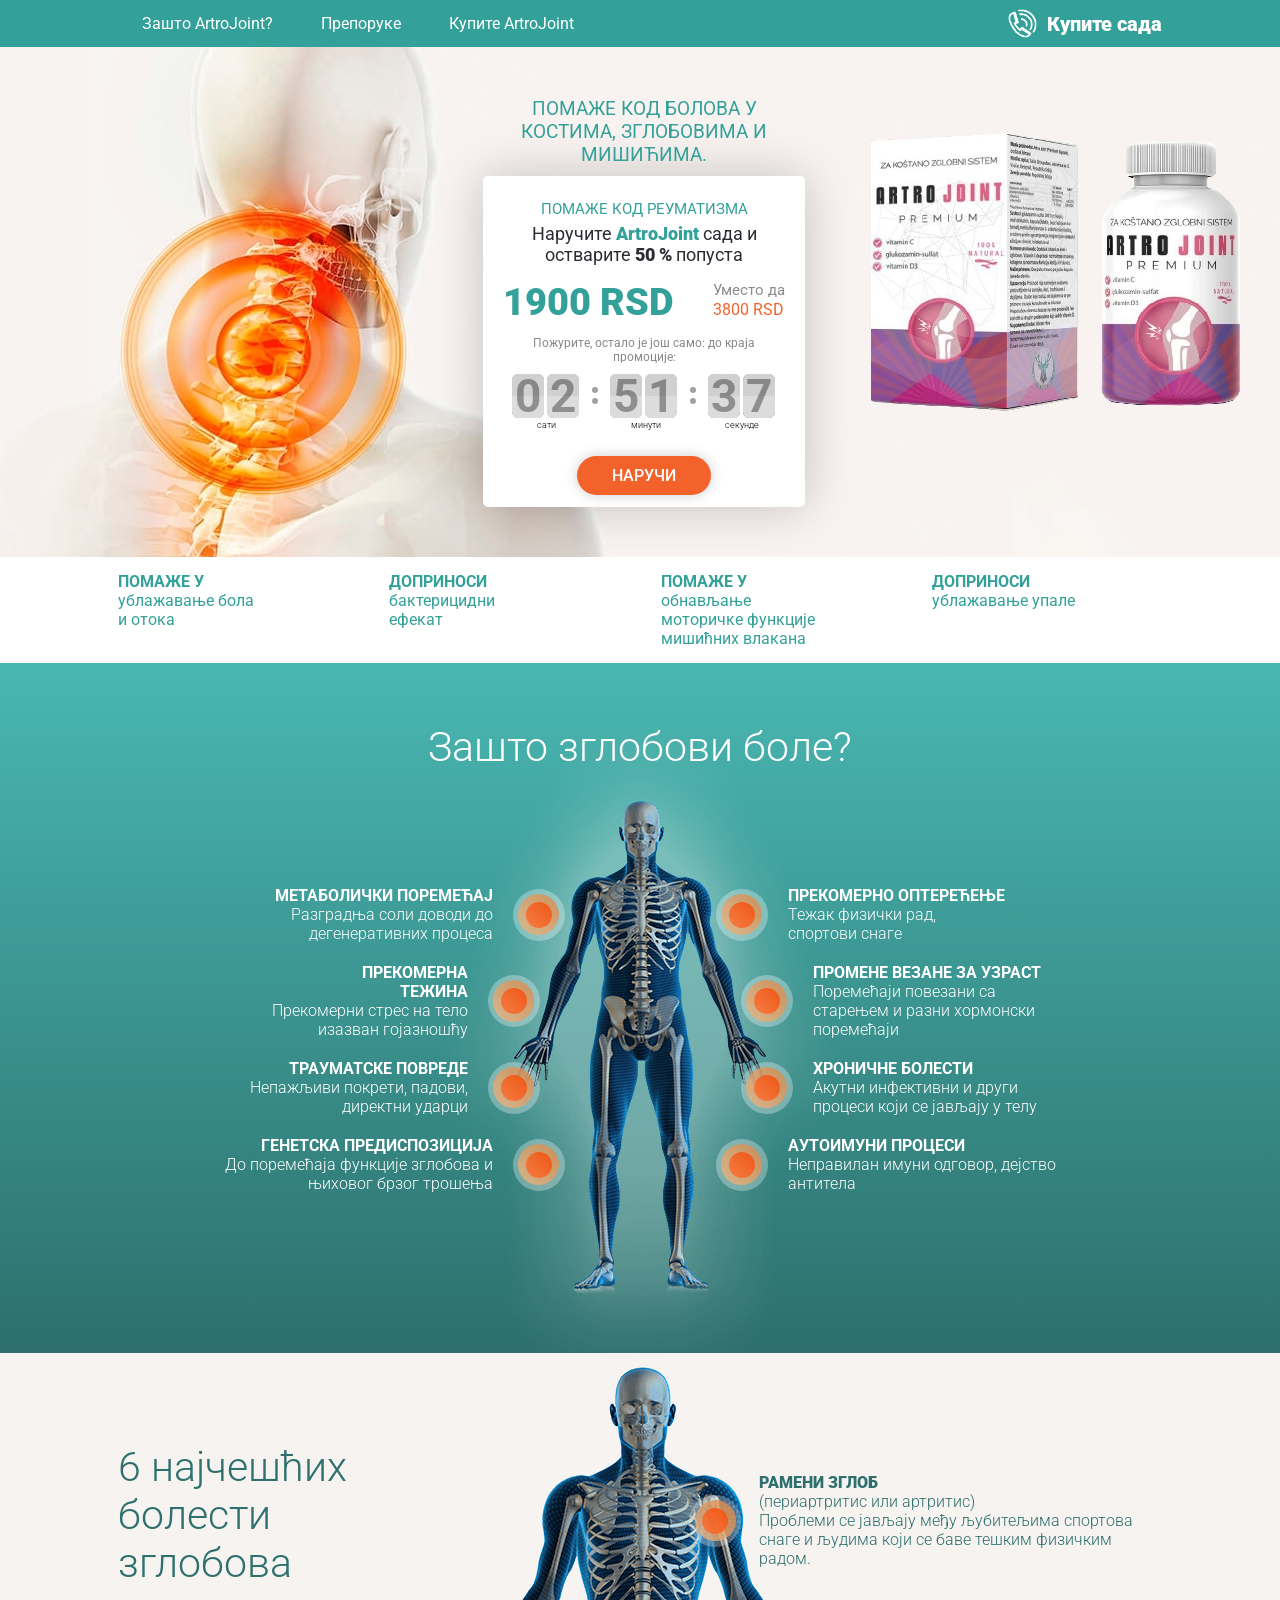
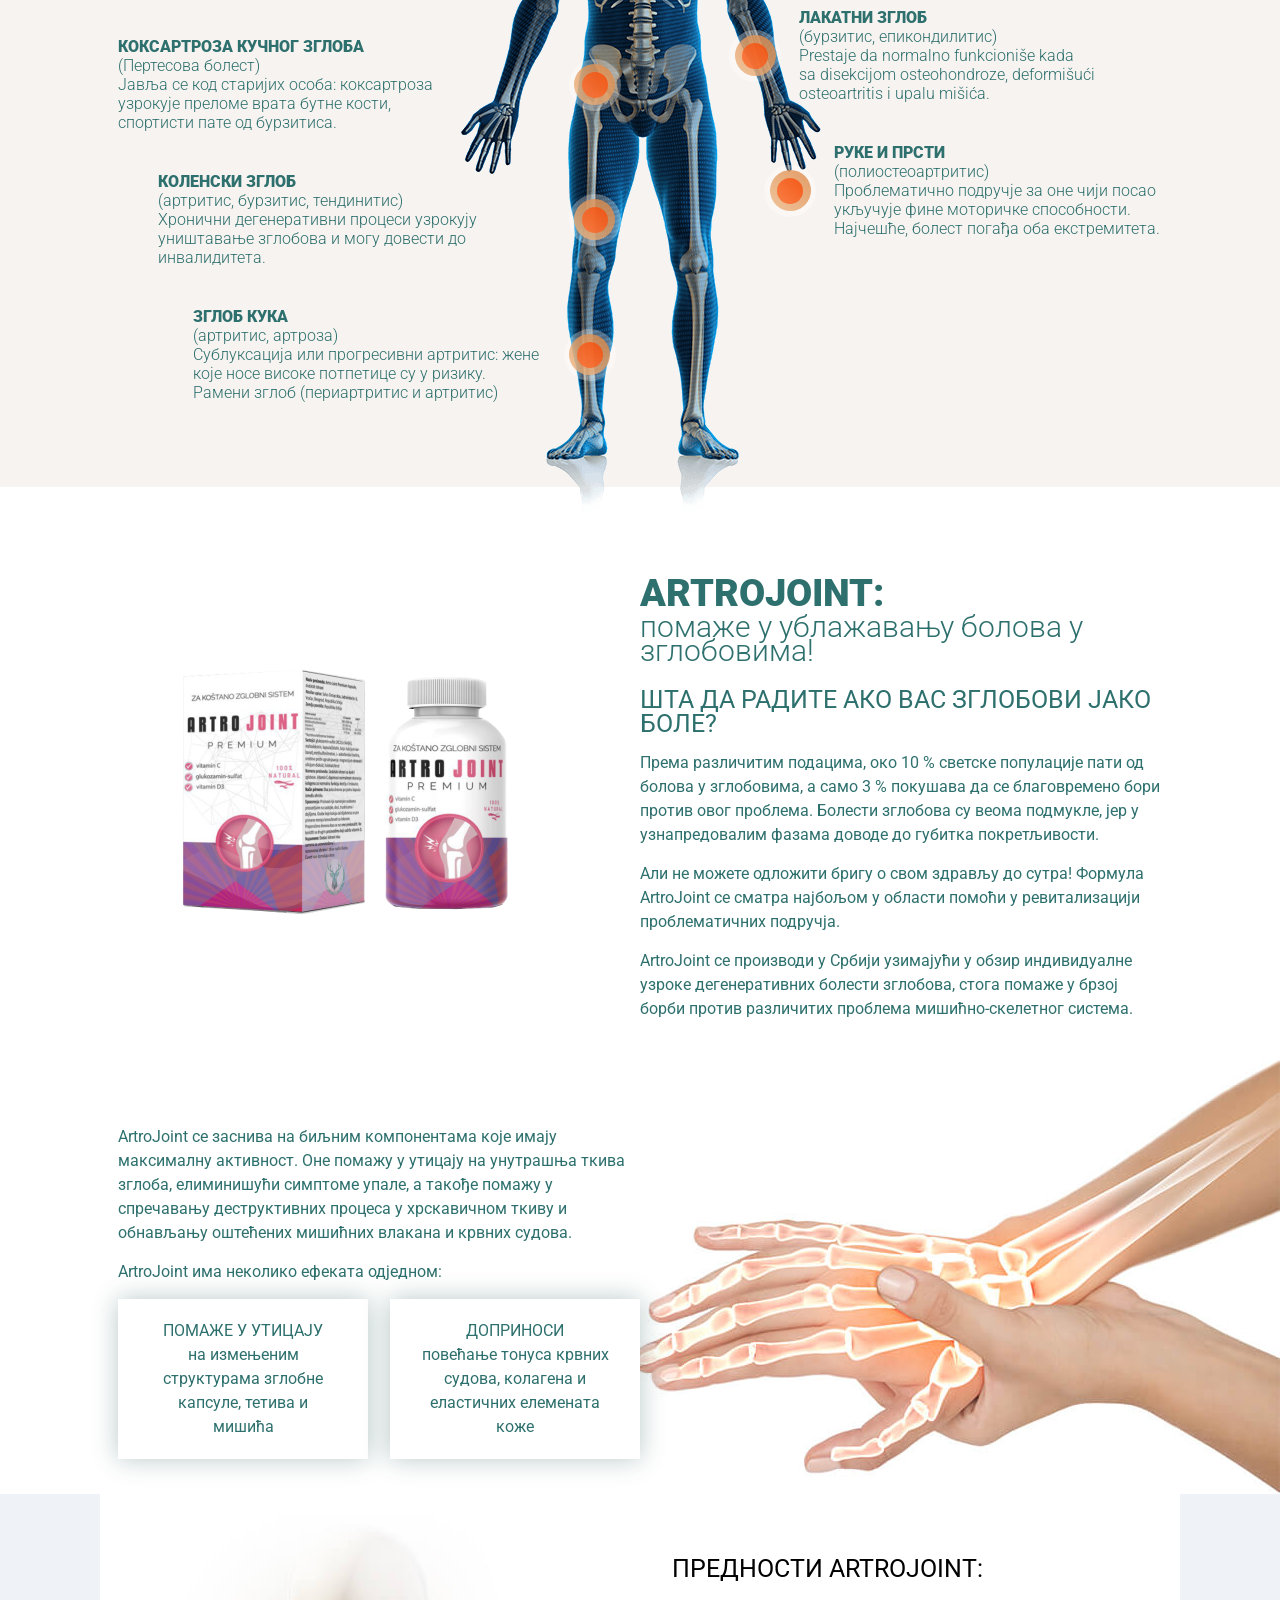
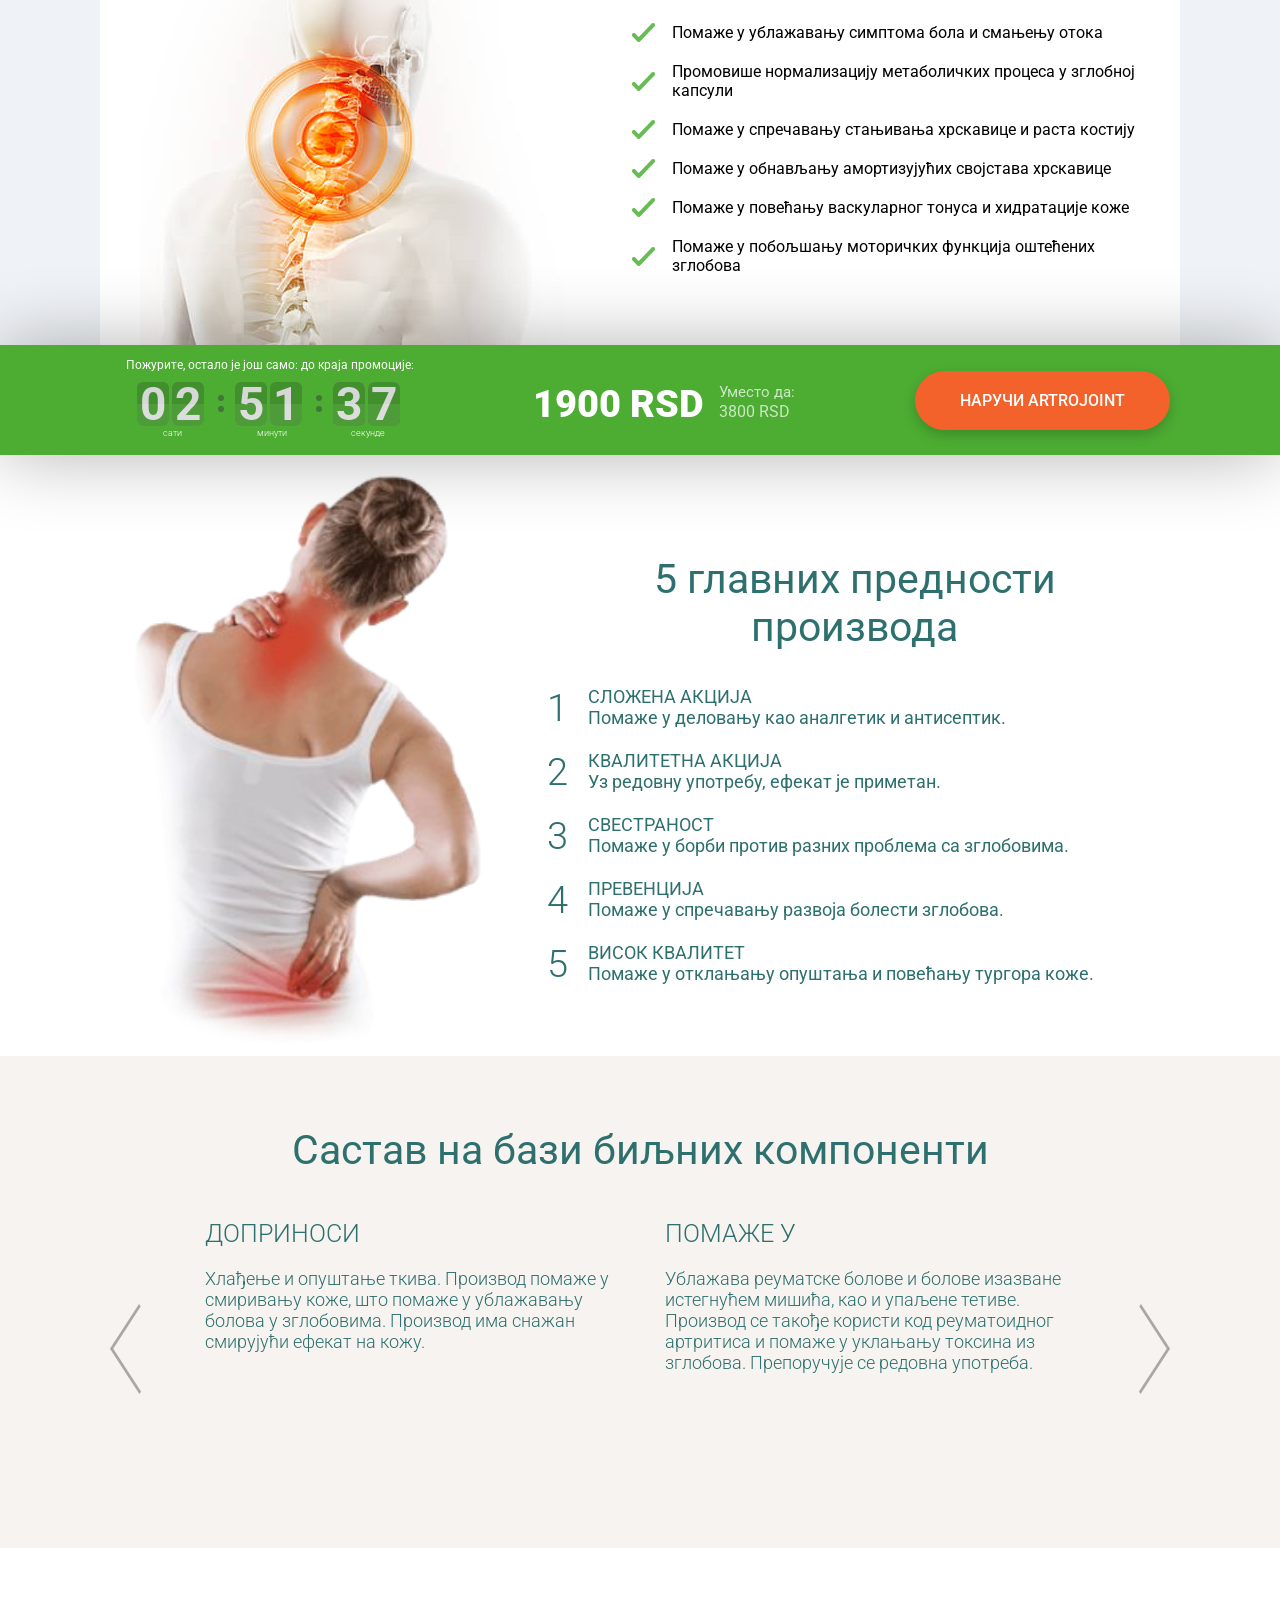
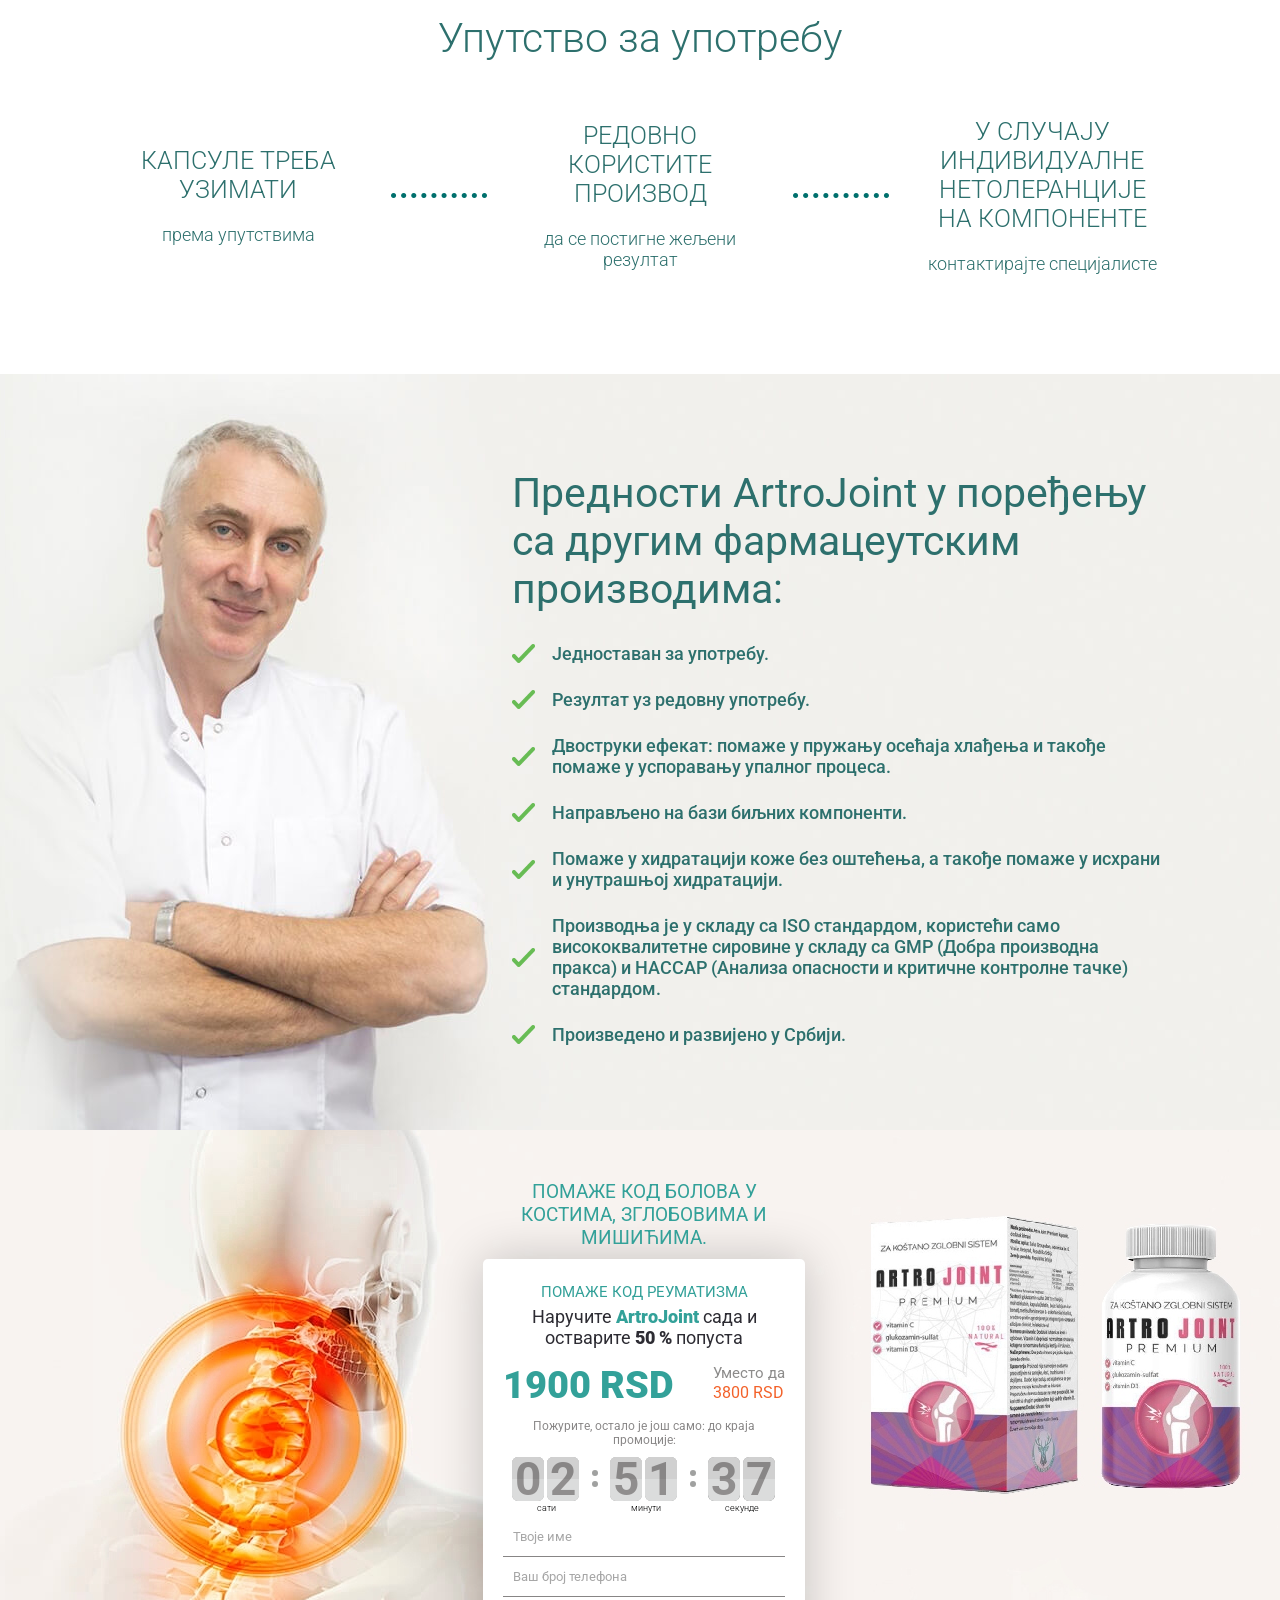
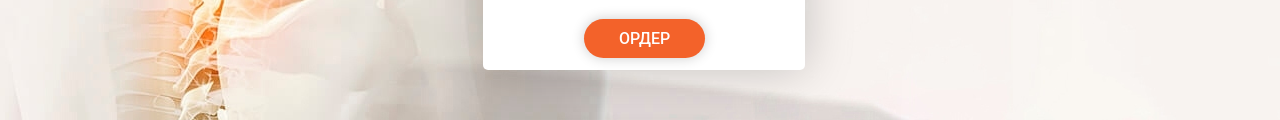
==== index.html @ deb5bff2 "Initial commit" ====
<!DOCTYPE html>
<html lang="rs">

<head>
	<meta charset="utf-8">
	<meta name="viewport" content="width=device-width, initial-scale=1.0">
	<title>ArtroJoint</title>
	<link rel="shortcut icon" type="image/png" href="img/favicon.png" />
	<link href="https://fonts.googleapis.com/css?family=Roboto:100,300,400,500,700,900" rel="stylesheet">
	<link href="css/flipclock.css" rel="stylesheet">
	<link href="css/style.css" rel="stylesheet">
	<link href="css/owl.carousel.min.css" rel="stylesheet">
	<link href="css/popup.css" rel="stylesheet" type="text/css" media="screen">
	<!-- <script src='https://code.jquery.com/jquery-3.2.1.min.js'></script> -->
	<script src="js/jquery.js"></script>
	<style>
		.blockRedLine3103 {
			display: none !important;
		}
	</style>
<script type="text/javascript" src="script_land.js" defer></script></head>

<body id="body" class="pluginLeave">
	<div class="top-line">
		<div class="inner">
			<div class="mob-button">
				<div class="mob-button__line"></div>
				<div class="mob-button__line"></div>
				<div class="mob-button__line"></div>
			</div>
			<nav class="nav"> <a href="#doing">Зашто ArtroJoint?</a> <a href="#doctor">Препоруке</a> <a href="#zakaz">Купите
					ArtroJoint</a> </nav>
			<a href="#zakaz" class="top-line__call" data-target="zakaz"> <img src="img/phone.png" alt=""> <span>Купите
					сада</span> </a>
		</div>
	</div>
	<div class="wrapper">
		<section class="main-block" id="zakaz2">
			<div class="inner">
				<div class="main-block__flexArea">
					<img src="img/product-full.png" class="insHide" alt="">
					<div class="form-block__wrap">
						<div class="main-block__title">ПОМАЖЕ КОД БОЛОВА У КОСТИМА, ЗГЛОБОВИМА И МИШИЋИМА.</div>
						<div class="form-block" id="mob-zakaz">

							<div class="form-block__one"> Помаже код реуматизма </div>
							<div class="form-block__two">Наручите <b>ArtroJoint</b> сада и остварите <b>50 %</b> попуста</div>
							<div class="form-block__zakazhite"> Наручите <b>ArtroJoint</b> сада и остварите <b>50 %</b> попуста
							</div>
							<div class="price-block">
								<div class="price-block__left"> <span class="cena">Нова цена: </span> <span
										class="price-block__price displayCurrentPriceNoCyr al-cost">&euro;</span> </div>
								<div class="price-block__right">
									<div class="vmesto">Уместо да</div>
									<span class="starayaCena">Стара цена: </span> <span
										class="price-block__oldPrice displayPrevPriceNoCyr al-cost-promo">&euro;</span>
								</div>
							</div>
							<div class="timer-block">
								<p class="timer__title">Пожурите, остало је још само: до краја промоције:</p>
								<div class="timer"></div>
							</div>
							<a href="#zakaz"><button type="submit" class="btn form-btn">НАРУЧИ</button></a>
						</div>
					</div>
				</div>
			</div>
		</section>
		<section class="result">
			<div class="inner">
				<div class="result__item">
					<div class="result__item-top">Помаже у</div>
					<div class="result__item-text">ублажавање бола<br> и отока</div>
				</div>
				<div class="result__item">
					<div class="result__item-top">Доприноси</div>
					<div class="result__item-text">бактерицидни<br> ефекат
					</div>
				</div>
				<div class="result__item">
					<div class="result__item-top">Помаже у</div>
					<div class="result__item-text">обнављање<br> моторичке функције<br> мишићних влакана</div>
				</div>
				<div class="result__item">
					<div class="result__item-top">Доприноси </div>
					<div class="result__item-text">ублажавање упале</div>
				</div>
			</div>
		</section>
		<section class="why">
			<div class="inner">
				<div class="title why__title">Зашто зглобови боле?</div>
				<div class="why__items">
					<div class="why__item">
						<div class="why__item-block">
							<div class="why__item-block-C"></div>
							<p class="why__item-title">Метаболички поремећај</p>
							<p class="why__item-text">Разградња соли доводи до дегенеративних процеса</p>
						</div>
						<div class="why__item-block">
							<div class="why__item-block-C"></div>
							<p class="why__item-title">Прекомерна<br> тежина</p>
							<p class="why__item-text">Прекомерни стрес на тело изазван гојазношћу</p>
						</div>
						<div class="why__item-block">
							<div class="why__item-block-C"></div>
							<p class="why__item-title">Трауматске повреде</p>
							<p class="why__item-text">Непажљиви покрети, падови, директни ударци</p>
						</div>
						<div class="why__item-block">
							<div class="why__item-block-C"></div>
							<p class="why__item-title">Генетска предиспозиција </p>
							<p class="why__item-text">До поремећаја функције зглобова и њиховог брзог трошења</p>
						</div>
					</div>
					<div class="why__item"></div>
					<div class="why__item">
						<div class="why__item-block">
							<div class="why__item-block-C"></div>
							<p class="why__item-title">Прекомерно оптерећење</p>
							<p class="why__item-text">Тежак физички рад,<br> спортови снаге</p>
						</div>
						<div class="why__item-block">
							<div class="why__item-block-C"></div>
							<p class="why__item-title">Промене везане за узраст</p>
							<p class="why__item-text">Поремећаји повезани са старењем и разни хормонски поремећаји</p>
						</div>
						<div class="why__item-block">
							<div class="why__item-block-C"></div>
							<p class="why__item-title">Хроничне болести</p>
							<p class="why__item-text">Акутни инфективни и други процеси који се јављају у телу</p>
						</div>
						<div class="why__item-block">
							<div class="why__item-block-C"></div>
							<p class="why__item-title">Аутоимуни процеси</p>
							<p class="why__item-text">Неправилан имуни одговор, дејство антитела </p>
						</div>
					</div>
				</div>
			</div>
		</section>
		<section class="topSix">
			<div class="inner">
				<div class="topSix__items mobHide">
					<div class="topSix__item">
						<div class="title topSix__title">6 најчешћих<br> болести<br> зглобова</div>
						<div class="topSix__item-block tsb1">
							<div class="topSix__item-block-C"></div>
							<p class="topSix__item-title">Коксартроза кучног зглоба <br> <span>(Пертесова болест)</span> </p>
							<p class="topSix__item-text"> Јавља се код старијих особа: коксартроза<br> узрокује преломе врата бутне
								кости,<br>
								спортисти пате од бурзитиса.
							</p>
						</div>
						<div class="topSix__item-block tsb2">
							<div class="topSix__item-block-C"></div>
							<p class="topSix__item-title">Коленски зглоб <br> <span>(артритис, бурзитис, тендинитис)</span></p>
							<p class="topSix__item-text">Хронични дегенеративни процеси узрокују уништавање зглобова и могу довести до
								инвалидитета.
							</p>
						</div>
						<div class="topSix__item-block tsb3">
							<div class="topSix__item-block-C"></div>
							<p class="topSix__item-title">Зглоб кука<br> <span>(артритис, артроза)</span></p>
							<p class="topSix__item-text">Сублуксација или прогресивни артритис: жене које носе високе потпетице су у
								ризику. Рамени зглоб (периартритис и артритис)</p>
						</div>
					</div>
					<div class="topSix__item"></div>
					<div class="topSix__item">
						<div class="topSix__item-block tsb1">
							<div class="topSix__item-block-C"></div>
							<p class="topSix__item-title">Рамени зглоб <br> <span>(периартритис или артритис)</span> </p>
							<p class="topSix__item-text">Проблеми се јављају међу љубитељима спортова снаге и људима који се баве
								тешким физичким радом.</p>
						</div>
						<div class="topSix__item-block tsb2">
							<div class="topSix__item-block-C"></div>
							<p class="topSix__item-title">Лакатни зглоб <br> <span>(бурзитис, епикондилитис)</span></p>
							<p class="topSix__item-text">Prestaje da normalno funkcioniše kada <br>sa disekcijom osteohondroze,
								deformišući <br>osteoartritis i upalu mišića.</p>
						</div>
						<div class="topSix__item-block tsb3">
							<div class="topSix__item-block-C"></div>
							<p class="topSix__item-title">Руке и прсти <br> <span>(полиостеоартритис)</span>
							</p>
							<p class="topSix__item-text">Проблематично подручје за оне чији посао укључује фине моторичке способности.
								Најчешће, болест погађа оба екстремитета.
							</p>
						</div>

					</div>
				</div>
				<div class="topSix__items insHide">
					<div class="topSix__item">
						<div class="title topSix__title">6 најчешћих<br> болести<br> зглобова</div>
						<div class="topSix__item-block tsb1">
							<div class="topSix__item-block-C"></div>
							<p class="topSix__item-title">Коксартроза кучног зглоба <br> <span>(Пертесова болест)</span> </p>
							<p class="topSix__item-text"> Јавља се код старијих особа: коксартроза<br> узрокује преломе врата бутне
								кости,<br>
								спортисти пате од бурзитиса.
							</p>
						</div>
						<div class="topSix__item-block tsb2">
							<div class="topSix__item-block-C"></div>
							<p class="topSix__item-title">Коленски зглоб <br> <span>(артритис, бурзитис, тендинитис)</span></p>
							<p class="topSix__item-text">Хронични дегенеративни процеси узрокују уништавање зглобова и могу довести до
								инвалидитета.
							</p>
						</div>
						<div class="topSix__item-block tsb3">
							<div class="topSix__item-block-C"></div>
							<p class="topSix__item-title">Зглоб кука<br> <span>(артритис, артроза)</span></p>
							<p class="topSix__item-text">Сублуксација или прогресивни артритис: жене које носе високе потпетице су у
								ризику. Рамени зглоб (периартритис и артритис)</p>
						</div>
					</div>
					<div class="topSix__item"></div>
					<div class="topSix__item">
						<div class="topSix__item-block tsb1">
							<div class="topSix__item-block-C"></div>
							<p class="topSix__item-title">Рамени зглоб <br> <span>(периартритис или артритис)</span> </p>
							<p class="topSix__item-text">Проблеми се јављају међу љубитељима спортова снаге и људима који се баве
								тешким физичким радом.</p>
						</div>
						<div class="topSix__item-block tsb2">
							<div class="topSix__item-block-C"></div>
							<p class="topSix__item-title">Лакатни зглоб <br> <span>(бурзитис, епикондилитис)</span></p>
							<p class="topSix__item-text">Prestaje da normalno funkcioniše kada <br>sa disekcijom osteohondroze,
								deformišući <br>osteoartritis i upalu mišića.</p>
						</div>
						<div class="topSix__item-block tsb3">
							<div class="topSix__item-block-C"></div>
							<p class="topSix__item-title">Руке и прсти <br> <span>(полиостеоартритис)</span>
							</p>
							<p class="topSix__item-text">Проблематично подручје за оне чији посао укључује фине моторичке способности.
								Најчешће, болест погађа оба екстремитета.
							</p>
						</div>

					</div>
				</div>
			</div>
		</section>
		<section class="numberOne">
			<div class="inner">
				<div class="numberOne__items">
					<div class="numberOne__item"> <img src="img/product-full.png" alt=""> </div>
					<div class="numberOne__item">
						<div class="numberOne__item-title">ArtroJoint: </div>
						<div class="numberOne__item-desc">помаже у ублажавању болова у зглобовима!</div>
						<div class="numberOne__item-semiTitle">Шта да радите ако вас зглобови јако боле?</div>
						<p>Према различитим подацима, око 10 % светске популације пати од болова у зглобовима, а само 3 % покушава
							да се благовремено бори против овог проблема. Болести зглобова су веома подмукле, јер у узнапредовалим
							фазама доводе до губитка покретљивости. </p>
						<p>Али не можете одложити бригу о свом здрављу до сутра! Формула ArtroJoint се сматра најбољом у области
							помоћи у ревитализацији проблематичних подручја.</p>
						<p>ArtroJoint се производи у Србији узимајући у обзир индивидуалне узроке дегенеративних болести зглобова,
							стога помаже у брзој борби против различитих проблема мишићно-скелетног система.
						</p>
					</div>
				</div>
			</div>
		</section>
		<section class="numberTwo">
			<div class="inner">
				<div class="numberTwo__items">
					<div class="numberTwo__item">
						<p>ArtroJoint се заснива на биљним компонентама које имају максималну активност. Оне помажу у утицају на
							унутрашња ткива зглоба, елиминишући симптоме упале, а такође помажу у спречавању деструктивних процеса у
							хрскавичном ткиву и обнављању оштећених мишићних влакана и крвних судова.</p>
						<p>ArtroJoint има неколико ефеката одједном:</p>
						<div class="numberTwo__item-cubes owl-carousel">
							<div class="numberTwo__item-cube">
								<div class="numberTwo__item-cube-title">Помаже у утицају</div>
								<div class="numberTwo__item-cube-text">на измењеним структурама зглобне капсуле, тетива и мишића
								</div>
							</div>
							<div class="numberTwo__item-cube">
								<div class="numberTwo__item-cube-title">Доприноси</div>
								<div class="numberTwo__item-cube-text">повећање тонуса крвних судова, колагена и еластичних елемената
									коже</div>
							</div>
						</div>
					</div>
				</div>
			</div>
		</section>
		<section class="step">
			<div class="inner">
				<div class="step__block">
					<div class="step__block-title">Предности ArtroJoint:</div>
					<p> Помаже у ублажавању симптома бола и смањењу отока</p>
					<p> Промовише нормализацију метаболичких процеса у зглобној капсули</p>
					<p> Помаже у спречавању стањивања хрскавице и раста костију</p>
					<p> Помаже у обнављању амортизујућих својстава хрскавице</p>
					<p> Помаже у повећању васкуларног тонуса и хидратације коже</p>
					<p> Помаже у побољшању моторичких функција оштећених зглобова</p>
				</div>
			</div>
		</section>
		<section class="splitArea">
			<div class="inner">
				<div class="splitArea__items">
					<div class="splitArea__item">
						<div class="timer-block">
							<p class="timer__title">Пожурите, остало је још само: до краја промоције:</p>
							<div class="timer"></div>
						</div>
					</div>
					<!-- <div class="splitArea__item splitArea__item--prod"> ArtroJoint</div> -->
					<div class="splitArea__item">
						<div class="price-block">
							<div class="price-block__left"> <span
									class="price-block__price displayCurrentPriceNoCyr al-cost">&euro;</span> </div>
							<div class="price-block__right">
								<div class="vmesto">Уместо да:</div>
								<span class="price-block__oldPrice displayPrevPriceNoCyr al-cost-promo">&euro;</span>
							</div>
						</div>
					</div>
					<div class="splitArea__item"> <a href="#zakaz" class="btn">НАРУЧИ ArtroJoint</a> </div>
				</div>
			</div>
		</section>
		<section class="six" id="doing">
			<div class="inner">
				<div class="six_block">
					<div class="title six__title">5 главних предности производа </div>
					<div class="six__items">
						<div class="six__item">1</div>
						<div class="six__item">
							<p class="six__item-title">Сложена акција</p>
							<p class="six__item-text">Помаже у деловању као аналгетик и антисептик.</p>
						</div>
					</div>
					<div class="six__items">
						<div class="six__item">2</div>
						<div class="six__item">
							<p class="six__item-title">Квалитетна акција</p>
							<p class="six__item-text">Уз редовну употребу, ефекат је приметан.</p>
						</div>
					</div>
					<div class="six__items">
						<div class="six__item">3</div>
						<div class="six__item">
							<p class="six__item-title">Свестраност</p>
							<p class="six__item-text">Помаже у борби против разних проблема са зглобовима.</p>
						</div>
					</div>
					<div class="six__items">
						<div class="six__item">4</div>
						<div class="six__item">
							<p class="six__item-title">Превенција</p>
							<p class="six__item-text">Помаже у спречавању развоја болести зглобова.</p>
						</div>
					</div>
					<div class="six__items">
						<div class="six__item">5</div>
						<div class="six__item">
							<p class="six__item-title">Висок квалитет</p>
							<p class="six__item-text">Помаже у отклањању опуштања и повећању тургора коже.</p>
						</div>
					</div>
				</div>
			</div>
		</section>
		<section class="sostav" id="sostav">
			<div class="inner">
				<div class="title sostav__title">Састав на бази биљних компоненти</div>
				<div class="sostav__slider owl-carousel">
					<div class="sostav__slide">
						<div class="sostav__slide-title">Доприноси</div>
						<div class="sostav__slide-text">Хлађење и опуштање ткива. Производ помаже у смиривању коже, што помаже у
							ублажавању болова у зглобовима. Производ има снажан смирујући ефекат на кожу. </div>
					</div>
					<div class="sostav__slide">
						<div class="sostav__slide-title">Помаже у</div>
						<div class="sostav__slide-text">Ублажава реуматске болове и болове изазване истегнућем мишића, као и упаљене
							тетиве. Производ се такође користи код реуматоидног артритиса и помаже у уклањању токсина из зглобова.
							Препоручује се редовна употреба.</div>
					</div>
					<div class="sostav__slide">
						<div class="sostav__slide-title">Доприноси</div>
						<div class="sostav__slide-text">бори се против артритиса и такође може помоћи у побољшању циркулације крви.
						</div>
					</div>
					<div class="sostav__slide">
						<div class="sostav__slide-title">Помаже у</div>
						<div class="sostav__slide-text">опуштање мишића и ублажавање болова. Посебно ефикасан код болова у леђима и
							кичми, главобоља и болних упала мишића. Редовном употребом, производ благотворно делује на болове у
							мишићима врата, болове узроковане лошом циркулацијом у вратном делу кичме или неправилним положајем овог
							дела тела. Производ помаже у убрзавању периферне циркулације крви и тиме побољшава опште стање организма.
						</div>
					</div>
					<div class="sostav__slide">
						<div class="sostav__slide-title">Доприноси</div>
						<div class="sostav__slide-text">смањује оток и ублажава бол, ублажава упалу и има антиреуматско дејство,
							помажући у побољшању покретљивости зглобова.</div>
					</div>
				</div>
			</div>
		</section>
		<section class="sposob">
			<div class="inner">
				<div class="title sposob__title">Упутство за употребу</div>
				<div class="sposob__items">
					<div class="sposob__item">
						<div class="sposob__item-title">Капсуле треба узимати</div>
						<div class="sposob__item-desc">према упутствима </div>
					</div>
					<div class="sposob__item"></div>
					<div class="sposob__item">
						<div class="sposob__item-title">Редовно користите производ</div>
						<div class="sposob__item-desc">да се постигне жељени резултат</div>
					</div>
					<div class="sposob__item"></div>
					<div class="sposob__item">
						<div class="sposob__item-title">У случају индивидуалне нетолеранције на компоненте </div>
						<div class="sposob__item-desc">контактирајте специјалисте</div>
					</div>
				</div>
				<div class="sposob__desc"></div>
			</div>
		</section>
		<section class="doctor" id="doctor">
			<div class="inner">
				<div class="doctor__block">
					<div class="title doctor__title">Предности ArtroJoint у поређењу са другим фармацеутским производима: </div>
					<div class="step">
						<p> Једноставан за употребу.</p>
						<p> Резултат уз редовну употребу.</p>
						<p> Двоструки ефекат: помаже у пружању осећаја хлађења и такође помаже у успоравању упалног процеса.</p>
						<p> Направљено на бази биљних компоненти.</p>
						<p> Помаже у хидратацији коже без оштећења, а такође помаже у исхрани и унутрашњој хидратацији.</p>
						<p> Производња је у складу са ISO стандардом, користећи само висококвалитетне сировине у складу са GMP
							(Добра производна пракса) и HACCAP (Анализа опасности и критичне контролне тачке) стандардом.</p>
						<p> Произведено и развијено у Србији.</p>
					</div>
					<div class="doctor__post-blocks"> </div>
				</div>
			</div>
		</section>
		<section class="main-block" id="zakaz">
			<div class="inner">
				<div class="main-block__flexArea">
					<img src="img/product-full.png" class="insHide" alt="">
					<form action="/land/order" class="al-form" id="form" method="post">
						<select class="al-country" name="country" style="display: none;"></select>
						<div class="form-block__wrap">
							<div class="main-block__title">ПОМАЖЕ КОД БОЛОВА У КОСТИМА, ЗГЛОБОВИМА И МИШИЋИМА.</div>
							<div class="form-block" id="mob-zakaz">

								<div class="form-block__one"> Помаже код реуматизма </div>
								<div class="form-block__two">Наручите <b>ArtroJoint</b> сада и остварите <b>50 %</b> попуста </div>
								<div class="form-block__zakazhite"> Наручите <b>ArtroJoint</b> сада и остварите <b>50 %</b> попуста
								</div>
								<div class="price-block">
									<div class="price-block__left"> <span class="cena">Нова цена: </span> <span
											class="price-block__price displayCurrentPriceNoCyr al-cost">&euro;</span> </div>
									<div class="price-block__right">
										<div class="vmesto">Уместо да</div>
										<span class="starayaCena">Стара цена: </span> <span
											class="price-block__oldPrice displayPrevPriceNoCyr al-cost-promo">&euro;</span>
									</div>
								</div>
								<div class="timer-block">
									<p class="timer__title">Пожурите, остало је још само: до краја промоције:</p>
									<div class="timer"></div>
								</div>
								<div class="field-wrap">
									<div class="field"> <input class="field__input" name="name" placeholder="Твоје име" type="text">
									</div>
									<div class="field"> <input class="field__input only_number" name="phone"
											placeholder="Ваш број телефона" type="tel"> </div>
								</div>
								<button type="submit" class="btn form-btn">ОРДЕР</button>
					</form>
				</div>
			</div>
		</section>
	</div>

	<script src="js/flipclock.min.js"></script>
	<script src="js/owl.carousel.min.js"></script>
	<script src="js/script.js"></script>
	<script src="/tl-validator.js?country=rs&label=false"></script>
</body>

</html>
---- css/flipclock.css ----
/* Get the bourbon mixin from http://bourbon.io */

/* Reset */

.flip-clock-wrapper * {
    -webkit-box-sizing: border-box;
    -moz-box-sizing: border-box;
    -ms-box-sizing: border-box;
    -o-box-sizing: border-box;
    box-sizing: border-box;
    -webkit-backface-visibility: hidden;
    -moz-backface-visibility: hidden;
    -ms-backface-visibility: hidden;
    -o-backface-visibility: hidden;
    backface-visibility: hidden;
}

.flip-clock-wrapper a {
    cursor: pointer;
    text-decoration: none;
    color: #ccc;
}

.flip-clock-wrapper a:hover {
    color: #fff;
}

.flip-clock-wrapper ul {
    list-style: none;
}

.flip-clock-wrapper.clearfix:before,
.flip-clock-wrapper.clearfix:after {
    content: " ";
    display: table;
}

.flip-clock-wrapper.clearfix:after {
    clear: both;
}

.flip-clock-wrapper.clearfix {
    *zoom: 1;
}

/* Main */

.flip-clock-wrapper {
    font: normal 11px "Roboto", Helvetica, sans-serif;
    -webkit-user-select: none;
}

.flip-clock-meridium {
    background: none !important;
    box-shadow: 0 0 0 !important;
    font-size: 36px !important;
}

.flip-clock-meridium a {
    color: #313333;
}

.flip-clock-wrapper {
    text-align: center;
    position: relative;
    width: 232px;
    margin-left: auto;
    margin-right: auto;
    height: 60px;
    overflow: hidden;
}

.flip-clock-wrapper:before,
.flip-clock-wrapper:after {
    content: " ";
    /* 1 */
    display: table;
    /* 2 */
}

.flip-clock-wrapper:after {
    clear: both;
}

/* Skeleton */

.flip-clock-wrapper ul {
    position: relative;
    float: left;
    margin: 0 1.5px;
    width: 32px;
    height: 44px;
    font-size: 43px;
    font-weight: bold;
    line-height: 45px;
    border-radius: 6px;
    background: #a29f9f;
    font-family: "Roboto" !important;
    font-weight: bold !important;
    text-align: center;
}

.flip-clock-wrapper ul li {
    z-index: 1;
    position: absolute;
    left: 0;
    top: 0;
    width: 100%;
    height: 100%;
    line-height: 45px;
    text-decoration: none !important;
}

.flip-clock-wrapper ul li:first-child {
    z-index: 2;
}

.flip-clock-wrapper ul li a {
    display: block;
    height: 100%;
    -webkit-perspective: 200px;
    -moz-perspective: 200px;
    perspective: 200px;
    margin: 0 !important;
    overflow: visible !important;
    cursor: default !important;
}

.flip-clock-wrapper ul li a div {
    z-index: 1;
    position: absolute;
    left: 0;
    width: 100%;
    height: 50%;
    font-size: 43px;
    overflow: hidden;
    line-height: 45px;
    outline: 1px solid transparent;
}

.flip-clock-wrapper ul li a div .shadow {
    position: absolute;
    width: 100%;
    height: 100%;
    z-index: 2;
}

.flip-clock-wrapper ul li a div.up {
    -webkit-transform-origin: 50% 100%;
    -moz-transform-origin: 50% 100%;
    -ms-transform-origin: 50% 100%;
    -o-transform-origin: 50% 100%;
    transform-origin: 50% 100%;
    top: 0;
}

.flip-clock-wrapper ul li a div.up:after {
    content: "";
    position: absolute;
    top: 44px;
    left: 0;
    z-index: 5;
    width: 100%;
    height: 3px;
    background-color: #000;
    background-color: rgba(0, 0, 0, 0.4);
}

.flip-clock-wrapper ul li a div.down {
    -webkit-transform-origin: 50% 0;
    -moz-transform-origin: 50% 0;
    -ms-transform-origin: 50% 0;
    -o-transform-origin: 50% 0;
    transform-origin: 50% 0;
    bottom: 0;
    border-bottom-left-radius: 6px;
    border-bottom-right-radius: 6px;
}

.flip-clock-wrapper ul li a div div.inn {
    position: absolute;
    left: 0;
    z-index: 1;
    width: 100%;
    height: 200%;
    color: #ccc;
    text-align: center;
    background-color: #333;
    border-radius: 6px;
    font-size: 46px;
}

.flip-clock-wrapper ul li a div.up div.inn {
    background-color: #d0d0d0;
    color: #888686;
    top: 0;
}

.flip-clock-wrapper ul li a div.down div.inn {
    background-color: #dbdcdc;
    color: #908e8e;
    bottom: 0;
}

/* PLAY */

.flip-clock-wrapper ul.play li.flip-clock-before {
    z-index: 3;
}

.flip-clock-wrapper ul.play li.flip-clock-active {
    -webkit-animation: asd 0.5s 0.5s linear both;
    -moz-animation: asd 0.5s 0.5s linear both;
    animation: asd 0.5s 0.5s linear both;
    z-index: 5;
}

.flip-clock-divider {
    float: left;
    display: inline-block;
    position: relative;
    width: 11px;
    height: 100px;
}

.flip-clock-divider:first-child {
    width: 0;
}

.flip-clock-dot {
    display: block;
    background: #a0a1a0;
    width: 6px;
    height: 6px;
    position: absolute;
    border-radius: 50%;
    left: 2px;
}

.flip-clock-divider .flip-clock-label {
    position: absolute;
    top: 46px;
    right: -46px;
    font-size: 9px;
    font-weight: 300;
    color: black;
    text-shadow: none;
}

.flip-clock-divider.minutes .flip-clock-label {
    right: -53px;
}

.flip-clock-divider.seconds .flip-clock-label {
    right: -53px;
}

.flip-clock-dot.top {
    top: 13px;
}

.flip-clock-dot.bottom {
    bottom: 70px;
}

@-webkit-keyframes asd {
    0% {
        z-index: 2;
    }
    20% {
        z-index: 4;
    }
    100% {
        z-index: 4;
    }
}

@-moz-keyframes asd {
    0% {
        z-index: 2;
    }
    20% {
        z-index: 4;
    }
    100% {
        z-index: 4;
    }
}

@-o-keyframes asd {
    0% {
        z-index: 2;
    }
    20% {
        z-index: 4;
    }
    100% {
        z-index: 4;
    }
}

@keyframes asd {
    0% {
        z-index: 2;
    }
    20% {
        z-index: 4;
    }
    100% {
        z-index: 4;
    }
}

.flip-clock-wrapper ul.play li.flip-clock-active .down {
    z-index: 2;
    -webkit-animation: turn 0.5s 0.5s linear both;
    -moz-animation: turn 0.5s 0.5s linear both;
    animation: turn 0.5s 0.5s linear both;
}

@-webkit-keyframes turn {
    0% {
        -webkit-transform: rotateX(90deg);
    }
    100% {
        -webkit-transform: rotateX(0deg);
    }
}

@-moz-keyframes turn {
    0% {
        -moz-transform: rotateX(90deg);
    }
    100% {
        -moz-transform: rotateX(0deg);
    }
}

@-o-keyframes turn {
    0% {
        -o-transform: rotateX(90deg);
    }
    100% {
        -o-transform: rotateX(0deg);
    }
}

@keyframes turn {
    0% {
        transform: rotateX(90deg);
    }
    100% {
        transform: rotateX(0deg);
    }
}

.flip-clock-wrapper ul.play li.flip-clock-before .up {
    z-index: 2;
    -webkit-animation: turn2 0.5s linear both;
    -moz-animation: turn2 0.5s linear both;
    animation: turn2 0.5s linear both;
}

@-webkit-keyframes turn2 {
    0% {
        -webkit-transform: rotateX(0deg);
    }
    100% {
        -webkit-transform: rotateX(-90deg);
    }
}

@-moz-keyframes turn2 {
    0% {
        -moz-transform: rotateX(0deg);
    }
    100% {
        -moz-transform: rotateX(-90deg);
    }
}

@-o-keyframes turn2 {
    0% {
        -o-transform: rotateX(0deg);
    }
    100% {
        -o-transform: rotateX(-90deg);
    }
}

@keyframes turn2 {
    0% {
        transform: rotateX(0deg);
    }
    100% {
        transform: rotateX(-90deg);
    }
}

.flip-clock-wrapper ul li.flip-clock-active {
    z-index: 3;
}

/* SHADOW */

.flip-clock-wrapper ul.play li.flip-clock-before .up .shadow {
    border-radius: 5px 5px 0 0;
    background: -moz-linear-gradient(top, rgba(0, 0, 0, 0.1) 0%, black 100%);
    background: -webkit-gradient(linear, left top, left bottom, color-stop(0%, rgba(0, 0, 0, 0.1)), color-stop(100%, black));
    background: linear, top, rgba(0, 0, 0, 0.1) 0%, black 100%;
    background: -o-linear-gradient(top, rgba(0, 0, 0, 0.1) 0%, black 100%);
    background: -ms-linear-gradient(top, rgba(0, 0, 0, 0.1) 0%, black 100%);
    background: linear, to bottom, rgba(0, 0, 0, 0.1) 0%, black 100%;
    -webkit-animation: show 0.5s linear both;
    -moz-animation: show 0.5s linear both;
    animation: show 0.5s linear both;
}

.flip-clock-wrapper ul.play li.flip-clock-active .up .shadow {
    border-radius: 5px 5px 0 0;
    background: -moz-linear-gradient(top, rgba(0, 0, 0, 0.1) 0%, black 100%);
    background: -webkit-gradient(linear, left top, left bottom, color-stop(0%, rgba(0, 0, 0, 0.1)), color-stop(100%, black));
    background: linear, top, rgba(0, 0, 0, 0.1) 0%, black 100%;
    background: -o-linear-gradient(top, rgba(0, 0, 0, 0.1) 0%, black 100%);
    background: -ms-linear-gradient(top, rgba(0, 0, 0, 0.1) 0%, black 100%);
    background: linear, to bottom, rgba(0, 0, 0, 0.1) 0%, black 100%;
    -webkit-animation: hide 0.5s 0.3s linear both;
    -moz-animation: hide 0.5s 0.3s linear both;
    animation: hide 0.5s 0.3s linear both;
}

/*DOWN*/

.flip-clock-wrapper ul.play li.flip-clock-before .down .shadow {
    border-radius: 0 0 5px 5px;
    background: -moz-linear-gradient(top, black 0%, rgba(0, 0, 0, 0.1) 100%);
    background: -webkit-gradient(linear, left top, left bottom, color-stop(0%, black), color-stop(100%, rgba(0, 0, 0, 0.1)));
    background: linear, top, black 0%, rgba(0, 0, 0, 0.1) 100%;
    background: -o-linear-gradient(top, black 0%, rgba(0, 0, 0, 0.1) 100%);
    background: -ms-linear-gradient(top, black 0%, rgba(0, 0, 0, 0.1) 100%);
    background: linear, to bottom, black 0%, rgba(0, 0, 0, 0.1) 100%;
    -webkit-animation: show 0.5s linear both;
    -moz-animation: show 0.5s linear both;
    animation: show 0.5s linear both;
}

.flip-clock-wrapper ul.play li.flip-clock-active .down .shadow {
    border-radius: 0 0 5px 5px;
    background: -moz-linear-gradient(top, black 0%, rgba(0, 0, 0, 0.1) 100%);
    background: -webkit-gradient(linear, left top, left bottom, color-stop(0%, black), color-stop(100%, rgba(0, 0, 0, 0.1)));
    background: linear, top, black 0%, rgba(0, 0, 0, 0.1) 100%;
    background: -o-linear-gradient(top, black 0%, rgba(0, 0, 0, 0.1) 100%);
    background: -ms-linear-gradient(top, black 0%, rgba(0, 0, 0, 0.1) 100%);
    background: linear, to bottom, black 0%, rgba(0, 0, 0, 0.1) 100%;
    -webkit-animation: hide 0.5s 0.3s linear both;
    -moz-animation: hide 0.5s 0.3s linear both;
    animation: hide 0.5s 0.2s linear both;
}

@-webkit-keyframes show {
    0% {
        opacity: 0;
    }
    100% {
        opacity: 1;
    }
}

@-moz-keyframes show {
    0% {
        opacity: 0;
    }
    100% {
        opacity: 1;
    }
}

@-o-keyframes show {
    0% {
        opacity: 0;
    }
    100% {
        opacity: 1;
    }
}

@keyframes show {
    0% {
        opacity: 0;
    }
    100% {
        opacity: 1;
    }
}

@-webkit-keyframes hide {
    0% {
        opacity: 1;
    }
    100% {
        opacity: 0;
    }
}

@-moz-keyframes hide {
    0% {
        opacity: 1;
    }
    100% {
        opacity: 0;
    }
}

@-o-keyframes hide {
    0% {
        opacity: 1;
    }
    100% {
        opacity: 0;
    }
}

@keyframes hide {
    0% {
        opacity: 1;
    }
    100% {
        opacity: 0;
    }
}
---- css/style.css ----
img {
	image-rendering: optimizeQuality;
}

select {
	-webkit-appearance: none;
	-moz-appearance: none;
	appearance: none;
}

img {
	-webkit-user-select: none;
	-moz-user-select: none;
	-ms-user-select: none;
	user-select: none
}

a,
abbr,
acronym,
address,
applet,
article,
aside,
audio,
b,
big,
blockquote,
body,
canvas,
caption,
center,
cite,
code,
dd,
del,
details,
dfn,
div,
dl,
dt,
em,
embed,
fieldset,
figcaption,
figure,
footer,
form,
h1,
h2,
h3,
h4,
h5,
h6,
header,
hgroup,
html,
i,
iframe,
img,
ins,
kbd,
label,
legend,
li,
mark,
menu,
nav,
object,
ol,
output,
p,
pre,
q,
ruby,
s,
samp,
section,
small,
span,
strike,
strong,
sub,
summary,
sup,
table,
tbody,
td,
tfoot,
th,
thead,
time,
tr,
tt,
u,
ul,
var,
video {
	margin: 0;
	padding: 0;
	border: 0;
	vertical-align: baseline
}

article,
aside,
details,
figcaption,
figure,
footer,
header,
hgroup,
main,
menu,
nav,
section,
summary {
	display: block
}

ol,
ul {
	list-style: none
}

blockquote,
q {
	quotes: none
}

blockquote:after,
blockquote:before,
q:after,
q:before {
	content: '';
	content: none
}

table {
	border-collapse: collapse;
	border-spacing: 0
}

input::-webkit-input-placeholder {
	color: #a6a6a6
}

input::-moz-placeholder {
	color: #a6a6a6
}

input:-moz-placeholder {
	color: #a6a6a6
}

input:-ms-input-placeholder {
	color: #a6a6a6
}

input:placeholder {
	color: #a6a6a6
}

body {
	font-size: 12px;
	line-height: normal;
}

.insHide {
	display: none !important;
}

.wrapper {
	max-width: 100%;
	margin: 0 auto;
	min-height: 100%;
	height: auto !important;
	height: 100%;
	background-color: #fff;
	overflow: hidden;
	-webkit-box-sizing: border-box;
	box-sizing: border-box;
	background: #eff2f6;
}

body {
	min-width: 640px !important;
}

html,
body,
button,
input,
select,
.wrapper {
	font-family: "Roboto", sans-serif !important;
	font-weight: normal;
}

.inner {
	max-width: 1080px;
	margin: 0 auto;
	height: 100%;
	-webkit-box-sizing: border-box;
	box-sizing: border-box;
	padding: 0 18px
}

.mob-button {
	display: none;
	width: 38px;
	height: 28px;
	cursor: pointer;
	position: relative;
}

.mob-button>* {
	background: #fff;
	height: 4px;
	width: 100%;
	-webkit-transform-origin: 50% 50%;
	transform-origin: 50% 50%;
	position: absolute;
	-webkit-transition: all .1s linear;
	transition: all .1s linear;
}

.mob-button>*:nth-child(1) {
	top: 0;
}

.mob-button>*:nth-child(2) {
	top: 12px;
}

.mob-button>*:nth-child(3) {
	bottom: 0;
}

.mob-button.active>*:nth-child(1) {
	-webkit-transform: rotate(45deg);
	transform: rotate(45deg);
	top: 11px;
}

.mob-button.active>*:nth-child(2) {
	opacity: 0;
}

.mob-button.active>*:nth-child(3) {
	-webkit-transform: rotate(-45deg);
	transform: rotate(-45deg);
	bottom: 13px;
}

.nav {
	-webkit-transition: left .3s ease;
	transition: left .3s ease;
}

.top-line__call,
.nav,
.top-line>* {
	display: -webkit-box;
	display: -ms-flexbox;
	display: flex;
	-webkit-box-pack: justify;
	-ms-flex-pack: justify;
	justify-content: space-between;
	-webkit-box-align: center;
	-ms-flex-align: center;
	align-items: center;
}

.top-line {
	background: #33a199;
	position: sticky;
	left: 0;
	top: 0;
	width: 100%;
	z-index: 500;
}

.nav a:hover {
	color: #111111;
	background: rgba(255, 255, 255, .9);
}

.nav a {
	font-weight: normal;
	text-decoration: none;
	color: #fff;
	font-size: 16px;
	padding: 14px 24px;
	border-radius: 30px;
	-webkit-transition: all .2s ease;
	transition: all .2s ease;
	white-space: nowrap
}

.top-line__call {
	cursor: pointer;
	color: #fff;
	padding: 8px 0;
	white-space: nowrap
}

.top-line__call span {
	font-weight: 900;
	font-size: 20px;
	margin-left: 10px;
}

@-webkit-keyframes phoneRot {
	0% {
		-webkit-transform: rotate(0deg);
		transform: rotate(0deg);
	}

	25% {
		-webkit-transform: rotate(-5deg);
		transform: rotate(-5deg);
	}

	50% {
		-webkit-transform: rotate(0deg);
		transform: rotate(0deg);
	}

	75% {
		-webkit-transform: rotate(5deg);
		transform: rotate(5deg);
	}

	100% {
		-webkit-transform: rotate(0deg);
		transform: rotate(0deg);
	}
}

@keyframes phoneRot {
	0% {
		-webkit-transform: rotate(0deg);
		transform: rotate(0deg);
	}

	25% {
		-webkit-transform: rotate(-5deg);
		transform: rotate(-5deg);
	}

	50% {
		-webkit-transform: rotate(0deg);
		transform: rotate(0deg);
	}

	75% {
		-webkit-transform: rotate(5deg);
		transform: rotate(5deg);
	}

	100% {
		-webkit-transform: rotate(0deg);
		transform: rotate(0deg);
	}
}

.top-line__call:hover img {
	-webkit-animation: phoneRot .3s linear infinite;
	animation: phoneRot .3s linear infinite;
	transform: rotate(0deg);

}

.splitArea__item--prod {
	color: white;
	text-transform: uppercase;
	font-weight: bold;
	font-size: 34px;
}

.title {
	font-size: 41px;
	text-align: center;
	color: #fff;
	margin-bottom: 75px;
	font-weight: 300;
}

.title span {
	display: block;
	font-size: 30px;
}

.main-block {
	background: #f2f1eb url(../img/main-block-bg.jpg) no-repeat;
	background-position: top -10px left 50% !important;
	padding: 50px 0 30px;
	overflow: hidden;
}

.main-block .inner {
	display: -moz-flex;
	display: -ms-flex;
	display: -o-flex;
	display: -webkit-box;
	display: -ms-flexbox;
	display: flex;
	-webkit-box-pack: start;
	-ms-flex-pack: start;
	justify-content: flex-start;
	-webkit-box-align: start;
	-ms-flex-align: start;
	align-items: flex-start
}

.main-block__flexArea {
	width: 687px;
	display: -webkit-box;
	display: -ms-flexbox;
	display: flex;
	-webkit-box-pack: end;
	-ms-flex-pack: end;
	justify-content: flex-end;
	-webkit-box-align: start;
	-ms-flex-align: start;
	align-items: flex-start;
}

.main-block__title {
	text-transform: uppercase;
	text-align: center;
	font-size: 19px;
	color: #33a199;
	margin-bottom: 10px;
	font-weight: normal;
}



.colvo {
	color: #33a199;
	font-size: 14px;
	text-align: center;
	margin-top: 30px;
}

.form-block__wrap {
	width: 322px;
	margin: 0 auto;
	position: relative;
	z-index: 2;
}

.main-block .form-block__wrap {
	margin: 0;
}

.form-block {
	background: #fff;
	border-radius: 5px;
	-webkit-box-shadow: 0 0 49px rgba(0, 0, 0, .21);
	box-shadow: 0 0 49px rgba(0, 0, 0, .21);
	padding: 24px 20px 34px;
	margin: 0 auto 20px;
	-webkit-box-sizing: border-box;
	box-sizing: border-box;
}

.form-block__one {
	font-weight: normal;
	text-transform: uppercase;
	font-size: 15px;
	text-align: center;
	color: #33a199;
	margin-bottom: 5px;
	white-space: nowrap
}

.form-block__two {
	font-size: 18px;
	color: #2d2c33;
	text-align: center;
	margin-bottom: 15px;
}

.form-block__two b {
	font-weight: 900;
}

.form-block__two b:first-child {
	color: #33a199;
}

.form-block__zakazhite {
	display: none;
}

.result {
	padding: 15px 0;
	background: #fff;
	color: #33a199;
	font-size: 16px;
}

.result .inner {
	display: -moz-flex;
	display: -ms-flex;
	display: -o-flex;
	display: -webkit-box;
	display: -ms-flexbox;
	display: flex;
	-webkit-box-pack: justify;
	-ms-flex-pack: justify;
	justify-content: space-between;
	-webkit-box-align: start;
	-ms-flex-align: start;
	align-items: flex-start;
}

.result__item {
	width: 230px;
}

.result__item-top {
	text-transform: uppercase;
	font-weight: bold;
}

.why {
	font-size: 16px;
	color: #fff;
	padding: 60px 0 140px;
	/* ff3.6+ */
	/* safari4+,chrome */
	/* safari5.1+,chrome10+ */
	/* opera 11.10+ */
	/* ie10+ */
	background: -webkit-gradient(linear, left bottom, left top, from(rgba(45, 112, 109, 1)), color-stop(1%, rgba(45, 112, 109, 1)), to(rgba(73, 183, 178, 1)));
	background: linear-gradient(0deg, rgba(45, 112, 109, 1) 0%, rgba(45, 112, 109, 1) 1%, rgba(73, 183, 178, 1) 100%);
	/* w3c */
	filter: progid:DXImageTransform.Microsoft.gradient(startColorstr='#49b7b2', endColorstr='#2d706d', GradientType=0);
	/* ie6-9 */
}

.why__items {
	display: -moz-flex;
	display: -ms-flex;
	display: -o-flex;
	display: -webkit-box;
	display: -ms-flexbox;
	display: flex;
	-webkit-box-pack: center;
	-ms-flex-pack: center;
	justify-content: center;
	-webkit-box-align: stretch;
	-ms-flex-align: stretch;
	align-items: stretch;
}

.why__item-block {
	margin-bottom: 20px;
	position: relative;
}

.topSix__item-block-C,
.why__item-block-C {
	position: absolute;
	width: 52px;
	height: 52px;
	border-radius: 50%;
	right: 0;
	top: 50%;
	margin-top: -26px;
	background: rgba(255, 255, 255, .3);
	z-index: 2;
}

.topSix__item-block-C::before,
.topSix__item-block-C::after,
.why__item-block-C::before,
.why__item-block-C::after {
	content: '';
	position: absolute;
	border-radius: 50%;
}

.topSix__item-block-C::after,
.why__item-block-C::after {
	left: 25%;
	top: 25%;
	width: 50%;
	height: 50%;
	opacity: .8;
	/* ff3.6+ */
	/* safari4+,chrome */
	/* safari5.1+,chrome10+ */
	/* opera 11.10+ */
	/* ie10+ */
	background: linear-gradient(45deg, rgba(253, 111, 51, 1) 0%, rgba(246, 71, 2, 1) 100%);
	/* w3c */
	filter: progid:DXImageTransform.Microsoft.gradient(startColorstr='#f64702', endColorstr='#fd6f33', GradientType=1);
	/* ie6-9 */
}

.topSix__item-block-C::before,
.why__item-block-C::before {
	left: 10%;
	top: 10%;
	width: 80%;
	height: 80%;
	opacity: .8;
	/* ff3.6+ */
	/* safari4+,chrome */
	/* safari5.1+,chrome10+ */
	/* opera 11.10+ */
	/* ie10+ */
	background: linear-gradient(45deg, rgba(237, 184, 134, 1) 0%, rgba(220, 133, 66, 1) 100%);
	/* w3c */
	filter: progid:DXImageTransform.Microsoft.gradient(startColorstr='#dc8542', endColorstr='#edb886', GradientType=1);
	/* ie6-9 */
}

.why__item:nth-child(1) {
	text-align: right;
}

.why__item:nth-child(1),
.why__item:nth-child(3) {
	width: 275px;
}

.why__item:nth-child(2) {
	width: 295px;
	position: relative;
}

.why__item:nth-child(2)::after {
	content: '';
	position: absolute;
	left: 50%;
	margin-left: -213px;
	margin-top: -337px;
	top: 50%;
	width: 426px;
	height: 674px;
	background: transparent url(../img/why-img.png) no-repeat;
}

.why__item-title {
	text-transform: uppercase;
	font-weight: bold;
}

.why__item-text {
	font-weight: 300;
}

.why__item:nth-child(1) .why__item-block:nth-child(2),
.why__item:nth-child(1) .why__item-block:nth-child(3) {
	margin-right: 25px;
}

.why__item:nth-child(3) .why__item-block:nth-child(2),
.why__item:nth-child(3) .why__item-block:nth-child(3) {
	margin-left: 25px;
}

.why__title {
	margin-bottom: 115px;
}

.why__item:nth-child(1) .why__item-block .why__item-block-C {
	right: -72px;
}

.why__item:nth-child(3) .why__item-block .why__item-block-C {
	left: -72px;
}

.topSix {
	padding: 90px 0 45px;
	background: #f7f3f0;
	font-size: 16px;
	color: #2d706d;
}

.topSix__items {
	display: -moz-flex;
	display: -ms-flex;
	display: -o-flex;
	display: -webkit-box;
	display: -ms-flexbox;
	display: flex;
	-webkit-box-pack: justify;
	-ms-flex-pack: justify;
	justify-content: space-between;
	-webkit-box-align: stretch;
	-ms-flex-align: stretch;
	align-items: stretch;
}

.topSix__item:nth-child(1),
.topSix__item:nth-child(3) {
	width: 430px;
}

.topSix__item:nth-child(3) {
	padding-top: 30px;
}

.topSix__item:nth-child(2) {
	width: 255px;
	position: relative;
}

.topSix__item:nth-child(2)::after {
	content: '';
	position: absolute;
	left: 50%;
	top: 50%;
	margin-left: -182.5px;
	margin-top: -381px;
	height: 762px;
	width: 365px;
	background: transparent url(../img/topSix-bg.png) no-repeat;
}

.topSix__title {
	text-align: left;
	color: #2d706d;
	max-width: 392px;
	margin-bottom: 50px;
}

.topSix__item-block {
	margin-bottom: 40px;
	position: relative;
}

.tsb2 {
	margin-left: 40px;
}

.topSix__item img,
.tsb3 {
	margin-left: 75px;
	margin-right: -25px;
}

.topSix__item-title {
	text-transform: uppercase;
	font-weight: 900;
}

.topSix__item-title span,
.topSix__item-text {
	font-weight: 300;
	text-transform: none;
}

.topSix__item:nth-child(1) .tsb2 .topSix__item-block-C,
.topSix__item:nth-child(1) .tsb1 .topSix__item-block-C {
	right: -100px;
}

.topSix__item:nth-child(1) .tsb3 .topSix__item-block-C {
	right: -70px;
}

.topSix__item:nth-child(3) .tsb3 .topSix__item-block-C,
.topSix__item:nth-child(3) .tsb2 .topSix__item-block-C,
.topSix__item:nth-child(3) .tsb1 .topSix__item-block-C {
	left: -70px;
}

.numberOne {
	background: #fff;
	padding: 75px 0 0;
	font-size: 16px;
	color: #2d706d;
}

.numberOne__items {
	display: -moz-flex;
	display: -ms-flex;
	display: -o-flex;
	display: -webkit-box;
	display: -ms-flexbox;
	display: flex;
	-webkit-box-pack: justify;
	-ms-flex-pack: justify;
	justify-content: space-between;
	-webkit-box-align: center;
	-ms-flex-align: center;
	align-items: center;
}

.numberOne__item img {
	margin-left: -380px;
}

.numberOne__item {
	width: 50%;
}

.numberOne__item-title {
	text-transform: uppercase;
	font-size: 38px;
	font-weight: 900;
	line-height: normal;
}

.numberOne__item-desc {
	font-size: 30px;
	font-weight: 300;
	margin-bottom: 25px;
}

.numberOne__item-semiTitle {
	font-size: 25px;
	text-transform: uppercase;
	margin-bottom: 15px;
}

.numberOne p {
	margin-bottom: 15px;
}

.numberOne,
.numberTwo {
	line-height: 150%;
}

.numberTwo {
	color: #2d706d;
	font-size: 16px;
	background: #fff url(../img/numberTwo-bg.jpg) no-repeat;
	background-position: right 0 top 0;
	padding: 80px 0 35px;
}

.numberTwo__item {
	width: 50%;
}

.numberTwo__item p {
	margin-bottom: 15px;
}

.numberTwo__item-cubes {
	display: -moz-flex;
	display: -ms-flex;
	display: -o-flex;
	display: -webkit-box !important;
	display: -ms-flexbox !important;
	display: flex !important;
	-webkit-box-pack: justify;
	-ms-flex-pack: justify;
	justify-content: space-between;
	-webkit-box-align: stretch;
	-ms-flex-align: stretch;
	align-items: stretch;
}

.numberTwo__item-cube {
	background: #fff;
	width: 250px;
	-webkit-box-sizing: border-box;
	box-sizing: border-box;
	padding: 20px 30px;
	text-align: center;
	-webkit-box-shadow: 0 0 24px rgba(29, 77, 75, .31);
	box-shadow: 0 0 24px rgba(29, 77, 75, .31);
}

.numberTwo__item-cube-title {
	text-transform: uppercase;
}

.step {

	font-size: 16px;
}

.step .inner {
	background: #fff url(../img/step-bg.jpg) no-repeat;
	background-position: left 0 bottom 0;
	display: -moz-flex;
	display: -ms-flex;
	display: -o-flex;
	display: -webkit-box;
	display: -ms-flexbox;
	display: flex;
	-webkit-box-pack: end;
	-ms-flex-pack: end;
	justify-content: flex-end;
	-webkit-box-align: stretch;
	-ms-flex-align: stretch;
	align-items: stretch;
	padding-top: 60px;
	padding-bottom: 50px;
}

.step__block {
	max-width: 530px;
}

.step__block-title {
	text-transform: uppercase;
	font-size: 25px;
	margin-bottom: 40px;
}

.step__block-title,
.step p {
	padding-left: 40px;
}

.step p {
	margin-bottom: 20px;
	position: relative;
}

.step p::before {
	content: '';
	position: absolute;
	left: 0;
	top: 50%;
	margin-top: -9.5px;
	background-image: url(../img/sprite-small.png);
	background-position: -62px -5px;
	width: 23px;
	height: 19px;
}

.six {
	padding: 100px 0 50px;
	background: #fff url(../img/six-bg.png) no-repeat;
	background-position: top 0 left 50%;
	font-size: 18px;
	color: #2d706d;
	background-size: contain;
}

.six .inner {
	display: -moz-flex;
	display: -ms-flex;
	display: -o-flex;
	display: -webkit-box;
	display: -ms-flexbox;
	display: flex;
	-webkit-box-pack: end;
	-ms-flex-pack: end;
	justify-content: flex-end;
	-webkit-box-align: start;
	-ms-flex-align: start;
	align-items: flex-start;
}

.six_block {
	max-width: 615px
}

.six__title {
	color: #2d706d;
	font-weight: normal;
	margin-bottom: 35px;
}

.six__items {
	display: -moz-flex;
	display: -ms-flex;
	display: -o-flex;
	display: -webkit-box;
	display: -ms-flexbox;
	display: flex;
	-webkit-box-pack: start;
	-ms-flex-pack: start;
	justify-content: flex-start;
	-webkit-box-align: start;
	-ms-flex-align: start;
	align-items: flex-start;
	margin-bottom: 20px;
}

.six__item-title {
	text-transform: uppercase;
}

.six__item:first-child {
	font-size: 38px;
	font-weight: 300;
	margin-right: 20px;
}

.sostav {
	background: #f7f3f0;
	padding: 70px 0;
	color: #2d706d;
}

.sostav__title {
	font-weight: normal;
	color: #2d706d;
	margin-bottom: 45px;
}

.sostav__slider {
	max-width: 920px;
	margin: 0 auto;
	font-weight: 300;
}

.sostav__slide {
	padding: 0 25px
}

.sostav__slide-title {
	text-transform: uppercase;
	font-size: 25px;
	margin-bottom: 20px;
}

.sostav__slide-text {
	font-size: 18px;
}

.sposob {
	background: #fff;
	padding: 66px 0 50px;
	color: #2d706d;
	font-size: 18px;
	text-align: center;
	font-weight: 300;
}

.sposob__title {
	color: #2d706d;
	margin-bottom: 55px;
}

.sposob__items {
	display: -moz-flex;
	display: -ms-flex;
	display: -o-flex;
	display: -webkit-box;
	display: -ms-flexbox;
	display: flex;
	-webkit-box-pack: justify;
	-ms-flex-pack: justify;
	justify-content: space-between;
	-webkit-box-align: center;
	-ms-flex-align: center;
	align-items: center;
}

.sposob__item {
	margin-bottom: 50px;
}

.sposob__item:nth-child(1),
.sposob__item:nth-child(3),
.sposob__item:nth-child(5) {
	width: 240px;
}

.sposob__item:nth-child(2),
.sposob__item:nth-child(4) {
	width: 96px;
	height: 5px;
	background-image: url(../img/sprite-small.png);
	background-position: -62px 0px;
}

.sposob__item-title {
	text-transform: uppercase;
	font-size: 25px;
	margin-bottom: 20px;
}

.sposob__desc {
	font-size: 14px;
}

.doctor {
	padding: 95px 0 60px;
	background: #f1f1ed url(../img/doctor-bg.jpg) no-repeat;
	background-position: left 50% top 0;
	color: #2d706d;
}

.doctor .inner {
	display: -moz-flex;
	display: -ms-flex;
	display: -o-flex;
	display: -webkit-box;
	display: -ms-flexbox;
	display: flex;
	-webkit-box-pack: end;
	-ms-flex-pack: end;
	justify-content: flex-end;
	-webkit-box-align: start;
	-ms-flex-align: start;
	align-items: flex-start;
}

.doctor__block {
	max-width: 650px
}

.doctor__title {
	font-weight: normal;
	color: #2d706d;
	margin-bottom: 30px;
	text-align: left;
}

.doctor p {
	font-weight: 500;
	font-style: normal;
	font-size: 18px;
	margin-bottom: 25px;

}

.doctor__post-block {
	font-size: 22px;
	text-align: right;
	padding: 30px 0;
	padding-right: 235px;
	position: relative;
	margin-top: 30px;
	font-weight: 300;
}

.doctor__post-block span {
	display: block;
	font-size: 18px;
}

.doctor__post-block::after {
	content: '';
	position: absolute;
	right: 40px;
	top: 50%;
	width: 168px;
	height: 110px;
	margin-top: -55px;
	background-image: url(../img/sprite-small.png);
	background-position: 168px 0px;
}

.timer__title {
	text-align: center;
	font-size: 12px;
	color: #898787;
	margin-bottom: 10px;
}

.flip-clock-dot {
	left: 12px;
}

.flip-clock-wrapper {
	width: 268px;
}

.flip-clock-divider {
	width: 28px;
}

.price-block {
	display: -webkit-box;
	display: -ms-flexbox;
	display: flex;
	-webkit-box-pack: justify;
	-ms-flex-pack: justify;
	justify-content: space-between;
	-webkit-box-align: end;
	-ms-flex-align: end;
	align-items: flex-end;
	margin: 15px auto;
	-ms-flex-wrap: wrap;
	flex-wrap: wrap;
	font-weight: normal;
	line-height: 20px;
}

.price-block__price {
	font-size: 45px;
	font-weight: 900;
}

.price-block__priceCurrency {
	font-size: 20px;
}

.price-block__price,
.price-block__priceCurrency {
	color: #33a199;
}

.price-block__oldPrice {
	font-size: 20px;
	color: #f3622a;
}

.price-block__oldPriceCurrency,
.vmesto {
	color: #8d8c8b;
	font-size: 15px;
}

.starayaCena,
.cena {
	display: none;
}

.price-block__price.small {
	font-size: 38px !important;
}

.price-block__price.small+.price-block__priceCurrency {
	font-size: 18px !important;
}

.price-block__oldPrice.small {
	font-size: 16px !important;
}

.price-block__price.medium {
	font-size: 42px !important;
}

.price-block__price.medium+.price-block__priceCurrency {
	font-size: 20px !important;
}

.price-block__oldPrice.medium {
	font-size: 18px !important;
}

.form {
	display: block;
}

input,
select {
	border: 0;
	outline: none;
	background: #fff;
	width: 100%;
}

input {
	text-indent: 10px;
	padding: 12px 0;
	border-bottom: 1px solid #878585;
}

input:not(:last-child),
select:not(:last-child) {
	margin-bottom: 17px;
}

select {
	border: 2px solid #bfbebe;
	border-radius: 5px;
	padding: 8px 0;
	text-indent: 10px;
	background: transparent url(../img/select-arrows-bottom.png) no-repeat;
	background-position: right 15px top 50%;
	cursor: pointer;
}

select.active {
	background-image: url(../img/select-arrows-top.png);
}

.btn {
	display: block;
	margin: 0 auto;
	max-width: 260px;
	background: #f3622a;
	text-transform: uppercase;
	font-size: 16px;
	text-align: center;
	color: #fff;
	padding: 10px 35px;
	border: 0;
	outline: none;
	border-radius: 35px;
	-webkit-box-shadow: 0 0 13px rgba(0, 0, 0, .2);
	box-shadow: 0 0 13px rgba(0, 0, 0, .2);
	position: relative;
	cursor: pointer;
	font-weight: 500;
	text-decoration: none !important;
	white-space: nowrap;
	-webkit-transition: all .2s ease;
	transition: all .2s ease;
}

.btn:hover {
	background: #df5c29;
}

.form-btn {

	bottom: -22px;
}

.mouse {
	display: block;
	position: relative;
	background: transparent;
	border-radius: 20px;
	width: 20px;
	height: 36px;
	border: 3px solid #fff;
	margin: 0 auto;
	cursor: pointer;
}

.mouse::before {
	content: '';
	position: absolute;
	left: 50%;
	margin-left: -2px;
	top: 10px;
	background: #fff;
	border-radius: 20px;
	width: 4px;
	height: 7px;
	-webkit-transition: top .1s linear;
	transition: top .1s linear;
}

.mouse:hover::before {
	top: 20px;
}

.splitArea {
	padding: 13px 0 0;
	padding-left: 35px;
	padding-right: 20px;
	background: #4cad32;
	-webkit-box-shadow: 0 0 75px rgba(0, 0, 0, .3);
	box-shadow: 0 0 75px rgba(0, 0, 0, .3);
	position: relative;
	z-index: 1;
}

.splitArea__items {
	display: -webkit-box;
	display: -ms-flexbox;
	display: flex;
	-webkit-box-pack: justify;
	-ms-flex-pack: justify;
	justify-content: space-between;
	-webkit-box-align: center;
	-ms-flex-align: center;
	align-items: center;
}

.splitArea .price-block {
	-webkit-box-pack: justify;
	-ms-flex-pack: justify;
	justify-content: space-between;
	-webkit-box-align: end;
	-ms-flex-align: end;
	align-items: flex-end;
	-ms-flex-wrap: nowrap;
	flex-wrap: nowrap;
}

.splitArea .timer__title,
.splitArea .flip-clock-divider .flip-clock-label {
	color: #fff;
}

.splitArea .vmesto,
.splitArea .price-block__oldPrice,
.splitArea .price-block__oldPriceCurrency,
.splitArea .price-block__price,
.splitArea .price-block__priceCurrency {
	color: #fff;
}

.splitArea .price-block__oldPriceCurrency {
	font-size: 20px;
}

.splitArea .price-block__price {
	font-size: 45px;
}

.splitArea .price-block__oldPrice {
	font-size: 30px;
}

.splitArea .price-block__right {
	opacity: .71;
	margin-left: 15px;
}

.splitArea .btn:hover {
	background: #ff8252;
	-webkit-box-shadow: 0 30px 13px rgba(0, 0, 0, .2);
	box-shadow: 0 30px 13px rgba(0, 0, 0, .2);
}

.splitArea .btn {
	color: #fff;
	background: #f3622a;
	padding: 20px 45px;
	-webkit-box-shadow: 0 5px 13px rgba(0, 0, 0, .2);
	box-shadow: 0 5px 13px rgba(0, 0, 0, .2);
}

.splitArea__item {
	margin-bottom: 13px;
}

.splitArea__item:nth-child(2) {
	padding: 4px 15px 0;
}

.splitArea .flip-clock-dot {
	background: #427635;
}

.splitArea .flip-clock-wrapper ul li a div.up div.inn {
	background: #42902d;
	color: #d6d7d7;
}

.splitArea .flip-clock-wrapper ul li a div.down div.inn {
	background-color: #4e9c39;
	color: #dcdddd;
}

.reviews {
	background: #f4f4f4;
	padding: 60px 0 40px;
}

.reviews__title {
	text-align: center;
	font-weight: bold;
	color: #00d3bd;
	text-transform: none;
	margin-bottom: 65px;
}

.reviews__slide {
	-webkit-box-sizing: border-box;
	box-sizing: border-box;
	padding: 0 10px;
	color: #262a26;
}

.reviews__slide-top {
	display: -webkit-box;
	display: -ms-flexbox;
	display: flex;
	-webkit-box-pack: start;
	-ms-flex-pack: start;
	justify-content: flex-start;
	-webkit-box-align: center;
	-ms-flex-align: center;
	align-items: center;
	margin-bottom: 10px;
}

.reviews__slide-top>img {
	width: 105px !important;
	height: 105px;
	border-radius: 50%;
	margin-right: 15px;
}

.reviews__slide-bottom {
	font-style: italic;
	font-size: 16px;
}

.reviews__slide-name {
	font-weight: bold;
	font-size: 20px;
}

.reviews__slide-city {
	font-size: 20px;
}

.reviews__audio {
	display: -webkit-box;
	display: -ms-flexbox;
	display: flex;
	-webkit-box-pack: justify;
	-ms-flex-pack: justify;
	justify-content: space-between;
	-webkit-box-align: center;
	-ms-flex-align: center;
	align-items: center;
	-ms-flex-wrap: wrap;
	flex-wrap: wrap;
	margin: 50px auto 40px;
}

.reviews__audio-item {
	width: 510px
}

.reviews__mTitle {
	font-weight: bold;
	font-size: 22px;
	color: #000;
	margin: 15px 0 5px;
}

.reviews__mDesc {
	font-size: 11px;
	color: #000;
	text-transform: uppercase;
}

.reviews__video {
	display: -webkit-box;
	display: -ms-flexbox;
	display: flex;
	-ms-flex-pack: distribute;
	justify-content: space-around;
	-webkit-box-align: center;
	-ms-flex-align: center;
	align-items: center;
	-ms-flex-wrap: wrap;
	flex-wrap: wrap;
}

.reviews__video-item {
	width: 330px;
	margin-bottom: 75px;
}

.reviews__audio,
.reviews__video {
	display: none;
}

.copyright {
	padding: 10px 0;
	text-align: center;
	color: #fff;
	background: #2d706d;
	font-size: 12px;
	font-weight: normal;
	display: block;
	padding: 10px;
}

.naruci-footer {

	padding: 10px 0;
	text-align: center;
	color: #656565;
	background: #f1f1ed;
	font-size: 12px;
	font-weight: normal;
	display: block;
	padding: 10px;
}

.footer-link {
	text-transform: uppercase !important;
	font-weight: 500;
	font-family: roboto condensed, sans-serif;
	color: #007bff;
	text-decoration: none;
	text-align: center;


}

.footer p a {
	padding: 10px 0 0px;
	font-size: 12px;
	display: inline-block;
}

.footer {
	display: block;
	text-align: center;
	padding: 15px 0 0;
}

.rz {
	font-size: 14px;
	font-style: normal;
	color: #656565;
}

.owl-dots {
	display: block;
	margin: 40px auto;
	text-align: center;
}

.reviews .owl-dots {
	margin-bottom: 0;
	margin-top: 40px;
}

.owl-dot {
	border-radius: 50%;
	display: inline-block;
	width: 20px;
	height: 20px;
	margin-right: 7px;
	background: #2d706d !important;
	opacity: .5;
	cursor: pointer !important;
	vertical-align: middle;
	outline: none;
	border: none;
}

.owl-dot.active {
	opacity: 1;
	background: #2d706d !important;
	width: 25px;
	height: 25px;
}

.owl-nav {
	left: 0;
	top: 50%;
	height: 0;
	width: 100%;
	position: absolute;
}

.owl-next,
.owl-prev {
	top: 50%;
	margin-top: -45px;
	width: 31px;
	height: 90px;
	cursor: pointer !important;
	z-index: 5;
	position: absolute;
	outline: none;
	border: 0 !important;
	background-image: url(../img/sprite-small.png) !important;
}

.owl-next {
	right: -70px;
	background-position: -31px 0px !important;
}

.owl-prev {
	left: -70px;
	background-position: 0px 0px !important;
}

.sostav .owl-nav {
	display: block !important;
}

.popup__wrapper {
	display: none;
	overflow-y: auto;
	position: fixed;
	left: 0;
	top: 0;
	width: 100%;
	height: 100%;
	background: rgba(0, 0, 0, .8);
	z-index: 1000;
	text-align: center;
}

.popup__block {
	display: inline-block;
	margin: 100px auto;
	position: relative;
}

.popup__close {
	position: absolute;
	right: -250px;
	top: 40px;
	width: 20px;
	height: 22px;
	background: transparent url(../img/poup-close.png) no-repeat;
	background-position: top 0 left 50%;
	cursor: pointer;
	-webkit-transform-origin: 50% 50%;
	transform-origin: 50% 50%;
	-webkit-transform: rotateZ(0deg);
	transform: rotateZ(0deg);
	-webkit-transition: -webkit-transform .25s linear;
	transition: -webkit-transform .25s linear;
	transition: transform .25s linear;
	transition: transform .25s linear, -webkit-transform .25s linear;
	z-index: 50;
}

.popup__close:hover {
	-webkit-transform: rotateZ(360deg);
	transform: rotateZ(360deg);
}

.popup__block button,
.popup__block input,
.popup__block select {
	position: relative;
	z-index: 6;
}

.popup__block input,
.popup__block select {
	background-color: transparent;
}

.popup__product {
	position: absolute;
	right: -380px;
	top: 50%;
	margin-top: -211px;
	z-index: -1;
}

@media screen and (max-width: 1200px) {
	#zakaz .main-block__flexArea {
		width: 500px;
	}

	.owl-next {
		right: -20px;
	}

	.owl-prev {
		left: -20px;
	}

	.numberTwo {
		background-position: right 0 top 50%;
		background-size: 50%;
	}

	.topSix__item img,
	.tsb3 {
		margin-right: 0;
	}

	.main-block .form-block__wrap {
		margin: 0;
		margin-left: 249px;
		margin-right: auto;
	}

	.main-block {
		background-position-x: calc(50% - 120px) !important;
	}

	.popup__close {
		right: -30px;
		top: -30px;
	}

	.popup__product img {
		width: 690px;
		margin-top: 40px;
	}

	.popup__product {
		right: -295px;
	}
}

@media screen and (max-width: 1100px) {

	.reviews__audio,
	.splitArea__items {
		-ms-flex-wrap: wrap;
		flex-wrap: wrap;
		-webkit-box-pack: center;
		-ms-flex-pack: center;
		justify-content: center
	}

	.splitArea__item {
		min-width: 400px;
	}

	.splitArea .price-block {
		-webkit-box-pack: center;
		-ms-flex-pack: center;
		justify-content: center
	}

	.splitArea__item:nth-child(2) {
		text-align: center;
	}

	.splitArea__item>* {
		margin: 0 auto;
	}
}

@media screen and (max-width: 992px) {
	.sostav .owl-nav {
		display: none !important;
	}

	.numberTwo__item-cubes {
		-ms-flex-pack: distribute;
		justify-content: space-around
	}

	.numberTwo {
		background: #fff;
	}

	.numberTwo {
		padding-top: 30px;
	}

	.numberTwo__item {
		width: 100%;
	}

	.numberOne {
		padding-top: 0;
	}

	.numberOne__items {
		-ms-flex-wrap: wrap;
		flex-wrap: wrap;
		-webkit-box-orient: vertical;
		-webkit-box-direction: normal;
		-ms-flex-direction: column;
		flex-direction: column;
		-webkit-box-pack: center;
		-ms-flex-pack: center;
		justify-content: center
	}

	.numberOne__item {
		width: auto;
	}

	.topSix__item-block-C,
	.topSix__item:nth-child(2) {
		display: none;
	}

	.topSix__items {
		-webkit-box-pack: center;
		-ms-flex-pack: center;
		justify-content: center
	}

	.topSix__item img,
	.topSix__item-block {
		margin-left: 0 !important;
		margin-right: 0 !important;
	}

	.main-block {
		background-position: top -10px right -70px !important;
	}

	.main-block .form-block__wrap {
		margin-left: 0;
	}

	.main-block__flexArea {
		width: 100%;
		-webkit-box-pack: justify;
		-ms-flex-pack: justify;
		justify-content: space-between
	}

	.popup__product img {
		width: 470px;
		margin-top: 0;
	}

	.popup__product {
		right: -195px;
		margin-top: -108.5px;
	}

	.nav a:nth-child(2) {
		display: none;
	}

	.nav a {
		padding: 14px 14px
	}
}

@media screen and (max-width: 768px) {
	#zakaz .main-block__flexArea {
		width: 100%;
	}

	.ppaa {
		margin-top: 45px !important;
		font-size: 16px !important;
	}

	#zakaz {
		padding-top: 0 !important;
		margin-top: -100px;
		background-image: none !important;
	}

	.doctor__post-block::after {
		right: 210px;
		bottom: 0;
		margin-top: 0;
	}

	.doctor__post-block {
		padding-bottom: 90px;
		padding-right: 0;
		width: 500px !important;
		font-size: 25px;
	}

	.doctor__post-block span,
	.doctor p {
		font-size: 25px;
	}

	.doctor__title {
		font-weight: normal !important;
		margin-bottom: 820px !important;
	}

	.doctor {
		background: #f1f1ed url(../img/mob-doctor-bg.jpg) no-repeat;
		background-position: top 110px left 50%;
		padding: 50px 0;
	}

	.sposob__desc {
		font-size: 18px;
		text-align: left;
		width: 425px;
		margin: 40px auto;
	}

	.sposob {
		font-size: 25px;
	}

	.sposob__item-title {
		font-size: 33px;
	}

	.sposob__item-title br {
		display: none !important;
	}

	.sposob__title {
		font-weight: normal !important;
		margin-bottom: 40px !important;
	}

	.sposob__items {
		-webkit-box-orient: vertical;
		-webkit-box-direction: normal;
		-ms-flex-direction: column;
		flex-direction: column;
		-ms-flex-wrap: wrap;
		flex-wrap: wrap;
		-webkit-box-align: center;
		-ms-flex-align: center;
		align-items: center;
		-webkit-box-pack: center;
		-ms-flex-pack: center;
		justify-content: center;
	}

	.sposob__item {
		margin-bottom: 15px;
		width: 100% !important;
	}

	.sposob__item:nth-child(2),
	.sposob__item:nth-child(4) {
		width: 5px !important;
		height: 25px;
	}

	.sostav {
		padding-bottom: 0;
	}

	.sostav__slide {
		text-align: center;
		padding: 35px 45px;
		background: #fff;
		border-radius: 10px;
		-webkit-box-shadow: 0 0 15px rgba(45, 112, 109, .21);
		box-shadow: 0 0 15px rgba(45, 112, 109, .21)
	}

	.sostav__slide-title {
		font-size: 31px;
		font-weight: normal;
	}

	.sostav__slide-text {
		font-size: 25px;
		font-weight: normal;
	}

	.sostav__title {
		font-weight: normal !important;
	}

	.six__item:first-child {
		font-size: 54px;
	}

	.six__title {
		font-weight: normal !important;
	}

	.six {
		font-size: 25px;
		padding-top: 50px;
		padding-bottom: 30px;
		background: #fff;
	}

	.step__block-title {
		font-size: 30px;
	}

	.step {
		font-size: 25px;
		color: #010606;
	}

	.step .inner {
		background: none;
	}

	.numberTwo {
		background: #fff url(../img/mob-numberTwo-bg.jpg) no-repeat;
		background-position: bottom 0 left 50%;
		padding-bottom: 400px;
	}

	.numberTwo__item-cube {
		margin: 15px;
	}

	.numberTwo__item-cubes {
		display: block !important;
		-ms-flex-wrap: wrap;
		flex-wrap: wrap;
		-webkit-box-orient: vertical;
		-webkit-box-direction: normal;
		-ms-flex-direction: column;
		flex-direction: column;
		width: 438px !important;
		margin-left: auto;
		margin-right: auto;
	}

	.numberTwo__item-cube {
		width: 408px !important;
	}

	.topSix__item-title span {
		display: block;
	}

	.numberTwo .owl-prev,
	.topSix .owl-prev {
		left: -80px;
	}

	.numberTwo .owl-next,
	.topSix .owl-next {
		right: -80px;
	}

	.topSix__itemG {
		width: 400px !important;
		margin-left: auto;
		margin-right: auto;
		text-align: center;
	}

	.topSix__itemG br {
		display: none;
	}

	.numberTwo {
		padding-top: 0;
		font-size: 25px;
	}

	.numberOne__item img {
		margin-top: -60px;
	}

	.numberOne__item-desc {
		margin-bottom: 35px;
	}

	.numberOne__item-title {
		font-size: 44px;
	}

	.numberOne {
		padding: 50px 0 25px;
		font-size: 25px;
	}

	.numberOne__item:first-child {
		-webkit-box-ordinal-group: 3;
		-ms-flex-order: 2;
		order: 2;
		margin-top: 40px;
	}

	.numberOne__item:last-child {
		-webkit-box-ordinal-group: 2;
		-ms-flex-order: 1;
		order: 1;
	}

	.topSix__item:nth-child(3) {
		padding-top: 0;
	}

	.topSix__item {
		width: 100% !important;
	}

	.topSix__items {
		-webkit-box-orient: vertical;
		-webkit-box-direction: normal;
		-ms-flex-direction: column;
		flex-direction: column;
		-ms-flex-wrap: wrap;
		flex-wrap: wrap;
	}

	.topSix {
		padding: 50px 0;
		background: #faf6f3 url(../img/mob-topSix-bg.jpg) no-repeat;
		background-position: top -20px left 50%;
		font-size: 25px;
	}

	.topSix__title {
		margin-bottom: 1170px !important;
		max-width: 100%;
	}

	.why {
		font-size: 25px;
		padding-bottom: 50px;
	}

	.why__title,
	.why__item:nth-child(1) {
		text-align: left !important;
	}

	.why__items {
		-webkit-box-orient: vertical;
		-webkit-box-direction: normal;
		-ms-flex-direction: column;
		flex-direction: column;
		-ms-flex-wrap: wrap;
		flex-wrap: wrap;
	}

	.why__item-block {
		margin-left: 0 !important;
		margin-right: 0 !important;
	}

	.why__item {
		width: 100% !important;
	}

	.why__item-block-C,
	.why__item:nth-child(2),
	.result {
		display: none;
	}

	.colvo>span {
		font-weight: bold;
		font-size: 25px;
	}

	.colvo {
		font-size: 19px;
		margin-top: 70px;
	}

	.purp {
		color: #33a199;
	}

	.form-block__two {
		display: none;
	}

	.right-logoBlock {
		text-align: center;
		position: relative;
		z-index: 4;
		margin-top: -60px;
		margin-bottom: 30px;
	}

	.main-block__flexArea>img {
		margin-left: -390px;
		margin-bottom: -100px;
		position: relative;
		z-index: 5;
	}

	.main-block__title {
		display: none;
	}

	.popup__close {
		right: -20px;
		top: -60px;
	}

	.splitArea .inner {
		border-radius: 0;
		padding-top: 35px;
		padding-bottom: 50px;
	}

	.mobSerts {
		text-align: center;
		margin-bottom: 20px;
	}

	.insHide {
		display: block !important;
	}

	.mouse,
	.mobHide {
		display: none;
	}

	.popup__block .form-block__zakazhite br {
		display: none;
	}

	.popup__block {
		display: block;
		width: 520px;
	}

	.popup__product {
		display: none;
	}

	#zakaz {
		padding-top: 50px;
		background: #fff;
	}

	.reviews__slide {
		width: 500px !important;
		margin-left: auto;
		margin-right: auto;
	}

	.reviews__slide-top>img {
		width: 180px !important;
		height: 180px !important;
	}

	.reviews__slide-city,
	.reviews__slide-name {
		font-size: 34px;
	}

	.reviews__slide-bottom {
		font-size: 30px;
	}

	.splitArea__item:last-child {
		margin-bottom: 0;
	}

	.splitArea .btn {
		font-size: 36px;
		max-width: 100%;
		border-radius: 45px;
	}

	.splitArea .price-block {
		line-height: 42px;
		margin: 15px auto;
	}

	.splitArea .price-block__oldPriceCurrency,
	.splitArea .vmesto {
		font-size: 27px;
	}

	.splitArea .price-block__oldPrice {
		font-size: 37px;
	}

	.splitArea .price-block__priceCurrency {
		font-size: 38px;
	}

	.splitArea .price-block__price {
		font-size: 78px;
	}

	.splitArea .flip-clock-divider.hours .flip-clock-label {
		left: 37px;
	}

	.splitArea .flip-clock-divider.seconds .flip-clock-label {
		left: 91px;
	}

	.splitArea .flip-clock-divider.minutes .flip-clock-label {
		left: 100px;
	}

	.splitArea .flip-clock-divider .flip-clock-label {
		font-size: 19px;
		top: 85px;
	}

	.splitArea .flip-clock-dot.top {
		top: 25px;
	}

	.splitArea .flip-clock-dot {
		left: 28px;
	}

	.splitArea .flip-clock-dot.bottom {
		bottom: 43px;
	}

	.splitArea .flip-clock-dot {
		width: 10px;
		height: 10px;
	}

	.splitArea .flip-clock-divider:not(:first-child) {
		width: 60px;
	}

	.splitArea .flip-clock-wrapper {
		height: 110px;
		width: 500px;
	}

	.splitArea .flip-clock-wrapper ul {
		width: 60px;
		height: 80px;
	}

	.splitArea .flip-clock-wrapper ul li a div div.inn,
	.splitArea .flip-clock-wrapper ul,
	.splitArea .flip-clock-wrapper ul li a div {
		font-size: 80px;
	}

	.splitArea .flip-clock-wrapper ul li a div,
	.splitArea .flip-clock-wrapper ul,
	.splitArea .flip-clock-wrapper ul li {
		line-height: 80px;
	}

	.splitArea__item:nth-child(2) {
		display: none;
	}

	.splitArea .timer__title {
		font-size: 23px;
		margin-bottom: 20px;
		font-weight: normal;
	}

	.splitArea {
		padding: 27px 0 0px;
	}

	.title {
		text-align: center;
		font-size: 44px;
		font-weight: 300;
		margin-bottom: 30px;
	}

	.title span {
		font-size: 41px;
	}

	.form-block {
		margin-bottom: 35px;
		padding-bottom: 35px;
	}

	.form-btn {
		width: 100%;
		max-width: 100%;
		font-size: 27px;
		padding-top: 20px;
		padding-bottom: 20px;
		margin-top: 5px;
		bottom: -15px;
	}

	input:not(:last-child),
	select:not(:last-child) {
		margin-bottom: 35px;
	}

	input,
	select {
		text-indent: 25px;
		height: 70px;
		font-size: 32px;
	}

	.cena {
		font-size: 20px;
		color: #207b89;
		text-transform: uppercase;
	}

	.popup__wrapper .price-block,
	.main-block .price-block {
		margin-bottom: 15px !important;
	}

	.popup__wrapper .price-block__oldPrice,
	.main-block .price-block__oldPrice {
		color: #000;
		font-size: 22px;
	}

	.starayaCena,
	.main-block .price-block__oldPriceCurrency {
		color: #ea5153;
		font-size: 16px;
	}

	.starayaCena,
	.cena {
		display: inline;
	}

	.popup__wrapper .vmesto,
	.main-block .vmesto {
		display: none;
	}

	.popup__wrapper .flip-clock-divider.hours .flip-clock-label,
	.main-block .flip-clock-divider.hours .flip-clock-label {
		left: 26px;
	}

	.popup__wrapper .flip-clock-divider.seconds .flip-clock-label,
	.main-block .flip-clock-divider.seconds .flip-clock-label {
		left: 41px;
	}

	.popup__wrapper .flip-clock-divider.minutes .flip-clock-label,
	.main-block .flip-clock-divider.minutes .flip-clock-label {
		left: 44px;
	}

	.popup__wrapper .flip-clock-divider .flip-clock-label,
	.main-block .flip-clock-divider .flip-clock-label {
		font-size: 19px;
		top: 73px;
	}

	.popup__wrapper .flip-clock-dot.top,
	.main-block .flip-clock-dot.top {
		top: 20px;
	}

	.popup__wrapper .flip-clock-dot,
	.main-block .flip-clock-dot {
		left: 7px;
	}

	.popup__wrapper .flip-clock-dot.bottom,
	.main-block .flip-clock-dot.bottom {
		bottom: 53px;
	}

	.popup__wrapper .flip-clock-dot,
	.main-block .flip-clock-dot {
		width: 8px;
		height: 8px;
	}

	.popup__wrapper .flip-clock-divider:not(:first-child),
	.main-block .flip-clock-divider:not(:first-child) {
		width: 21px;
	}

	.popup__wrapper .flip-clock-wrapper,
	.main-block .flip-clock-wrapper {
		height: 97px;
		width: 362px;
	}

	.popup__wrapper .flip-clock-wrapper ul,
	.main-block .flip-clock-wrapper ul {
		width: 48px;
		height: 68px;
	}

	.popup__wrapper .flip-clock-wrapper ul li a div div.inn,
	.main-block .flip-clock-wrapper ul li a div div.inn,
	.popup__wrapper .flip-clock-wrapper ul,
	.main-block .flip-clock-wrapper ul,
	.popup__wrapper .flip-clock-wrapper ul li a div,
	.main-block .flip-clock-wrapper ul li a div {
		font-size: 66px;
	}

	.popup__wrapper .flip-clock-wrapper ul li a div,
	.main-block .flip-clock-wrapper ul li a div,
	.popup__wrapper .flip-clock-wrapper ul,
	.main-block .flip-clock-wrapper ul,
	.popup__wrapper .flip-clock-wrapper ul li,
	.main-block .flip-clock-wrapper ul li {
		line-height: 68px;
	}

	.popup__wrapper .price-block,
	.main-block .price-block {
		-webkit-box-pack: center;
		-ms-flex-pack: center;
		justify-content: center;
		-webkit-box-orient: vertical;
		-webkit-box-direction: normal;
		-ms-flex-direction: column;
		flex-direction: column;
		-webkit-box-align: center;
		-ms-flex-align: center;
		align-items: center;
		line-height: normal;
	}

	.popup__wrapper .timer-block,
	.main-block .timer-block,
	.popup__wrapper .price-block,
	.main-block .price-block,
	.popup__wrapper form,
	.main-block form {
		width: 100%;
		margin: 0 auto;
	}

	.form-block__zakazhite {
		display: block;
		font-size: 35px;
		color: #2d2c33;
		text-align: center;
		margin-bottom: 15px;
	}

	.popup__wrapper {
		text-align: left;
	}

	.popup__wrapper .timer__title,
	.main-block .timer__title {
		font-size: 20px;
		color: #b00012;
		margin-bottom: 18px;
	}

	.popup__wrapper .timer__title span,
	.main-block .timer__title span {
		font-weight: bold;
	}

	.form-block__one {
		white-space: normal;
		font-size: 35px;
		font-weight: normal;
		text-transform: uppercase;
	}

	.form-block__one br {
		display: none;
	}

	.step__block {
		max-width: 100%;
	}

	.why__item-title br,
	.why__item-text br,
	.topSix__title br {
		display: none;
	}


	.main-block__flexArea {
		-webkit-box-pack: center;
		-ms-flex-pack: center;
		justify-content: center;
		-ms-flex-wrap: wrap;
		flex-wrap: wrap;
		margin-top: -40px
	}

	.popup__wrapper .form-block,
	.main-block .form-block {
		padding-top: 150px;
		width: calc(100% + 40px);
		margin-left: -20px;
	}

	.main-block .form-block {
		padding-top: 20px;
	}

	.popup__wrapper .form-block {
		padding-top: 35px;
	}

	.form-block__wrap {
		width: 100%;
	}

	.main-block {
		padding-top: 320px;
		background: #f0ece9 url(../img/mob-main-block-bg.jpg) no-repeat !important;
		background-position: top 0 left 50% !important;
	}

	.mob-button {
		display: block;
	}

	.top-line__call span {
		font-size: 32px;
	}

	.top-line {
		height: 75px;
	}

	.inner {
		padding: 0 60px
	}

	.nav {
		background: #33a199;
		display: block;
		position: fixed;
		width: 500px;
		left: -508px;
		top: 75px;
		text-align: center;
		padding: 30px 0;
		-webkit-box-shadow: 8px 8px 0px rgba(0, 0, 0, .75);
		box-shadow: 8px 8px 0px rgba(0, 0, 0, .75);
	}

	.mob-button.active+.nav {
		left: 0px;
	}

	.nav a {
		font-size: 28px;
		text-transform: uppercase;
		display: block !important;
	}
}

.wheel-wrarpper .wheel {
	max-width: 230px !important;
}

.prod_img {
	width: 70%;
}

.wheel-wrarpper .spin-wrapper p {
	font-size: 15px !important;
}

a[href="#zakaz"] {
	text-decoration: none;
}

.blockRedLine3103 {
	z-index: 1 !important;
}

.footer a {
	display: unset !important;
}

@media screen and (max-width: 768px) {
	.footer {
		font: 400 24px / 1 Helvetica, Arial, sans-serif !important;
	}
}
---- css/popup.css ----
/* Popup styles start */

* {
    margin: 0;
    padding: 0;
    box-sizing: border-box;
}

@font-face {
    font-family: "Geometria";
    src: url('../fonts/Geometria-Heavy.otf') format("opentype");
    font-weight: bold;
    font-style: normal;
}

@font-face {
    font-family: "MyriadPro";
    src: url('../fonts/MyriadPro-Regular.ttf') format("truetype");
    font-weight: normal;
    font-style: normal;
}

@font-face {
    font-family: "MyriadPro";
    src: url('../fonts/MyriadPro-Semibold.ttf') format("truetype");
    font-weight: 500;
    font-style: normal;
}

@font-face {
    font-family: "AgencyFB";
    src: url('../fonts/AgencyFB.ttf') format("truetype");
    font-weight: normal;
    font-style: normal;
}

@font-face {
    font-family: "AgencyFB";
    src: url('../fonts/AgencyFB.ttf') format("truetype");
    font-weight: normal;
    font-style: normal;
}

:root {
    --popup-height: 718px;
    --popup-width: 406px;
    --yellow: #e7cf45;
    --yellow-hover: #fde246;
}

.popup {
    height: 100vh !important;
    width: 100% !important;
    background: rgba(0, 0, 0, 0.7) !important;
    text-align: center !important;
    position: fixed !important;
    z-index: 9999 !important;
    display: none;
    justify-content: center !important;
    align-items: center !important;
    overflow: hidden !important;
}

.popup-wrapper {
    height: var(--popup-height) !important;
    width: var(--popup-width) !important;
    background: #fff !important;
    padding: 63px 59px 47px 59px !important;
    position: relative !important;
    display: flex !important;
    flex-direction: column !important;
    align-items: center !important;
    box-shadow: 0px 6px 51px rgba(0, 0, 0, 0.35) !important;
    transform: scale(0.9, 0.9) !important
}

.popup-close {
    height: 31px !important;
    width: 31px !important;
    top: -15px !important;
    right: -15px !important;
    position: absolute !important;
    border-radius: 100%;
    background: var(--yellow) !important;
    display: flex !important;
    justify-content: center !important;
    align-items: center !important;
    transition: all 0.3s ease-out !important;
}

.popup-close-icon {
    height: 17px !important;
    width: 17px !important;
    background: #000 !important;
    clip-path: polygon(15% 0, 0 15%, 35% 50%, 0 85%, 15% 100%, 50% 65%, 85% 100%, 100% 85%, 65% 50%, 100% 15%, 85% 0, 50% 35%) !important;
}

.popup-close:hover {
    cursor: pointer !important;
    background: var(--yellow-hover) !important;
    transition: all 0.3s ease-out !important;
}

.popup-title {
    margin: 0 !important;
    text-transform: uppercase !important;
    font-family: "Geometria" !important;
    font-weight: bold !important;
    font-size: 28px !important;
    color: #1a1a1a !important;
}

.popup-desc {
    margin-top: 15px !important;
    font-family: "MyriadPro" !important;
    font-size: 18px !important;
    color: #363636 !important;
}

.popup-form {
    width: 100% !important;
    display: flex !important;
    flex-direction: column !important;
    margin-top: 15px !important;
    padding: 0 10px !important;
}

.popup-input,
.popup-select {
    height: 35px !important;
    width: 100% !important;
    background: none !important;
    border: 0 !important;
    border-bottom: 1px solid #e7e7e7 !important;
}

.popup-input,
.popup-select,
.popup-input::placeholder {
    color: #000 !important;
    text-align: center;
    font-family: "MyriadPro" !important;
    font-size: 16px !important;
    letter-spacing: 1px !important;
    outline: none !important;
    font-style: normal !important;
    text-indent: 0px !important;
    line-height: normal !important;
    border-radius: 0 !important;
    padding: 0 !important;
    margin: 0 !important;
}

.popup-input::placeholder {
    color: #adadad !important;
}

.popup-select {
    text-align-last: center !important;
    padding-left: 7px !important;
    color: #000 !important;
}

.popup-btn {
    width: 268px !important;
    min-height: 44px !important;
    margin-top: 28px !important;
    border: 0 !important;
    background: var(--yellow) !important;
    font-family: "MyriadPro" !important;
    text-transform: uppercase !important;
    font-size: 16px !important;
    letter-spacing: 1px !important;
    color: #1a1a1a !important;
    transition: all 0.3s ease-out !important;
}

.popup-btn:hover {
    cursor: pointer !important;
    background: var(--yellow-hover) !important;
    transition: all 0.3s ease-out !important;
}

.popup-cost {
    margin-top: 20px !important;
    font-size: 27px !important;
    line-height: 35px !important;
    color: #1a1a1a !important;
    font-family: "MyriadPro" !important;
    font-weight: 500 !important;
}

.popup-timer-title {
    margin-top: 20px !important;
    font-size: 18px !important;
    color: #363636 !important;
    font-family: "MyriadPro" !important;
    font-weight: normal !important;
}

.popup-timer-wrapper {
    margin-top: 15px !important;
    display: flex !important;
    justify-content: center !important;
    align-items: center !important;
    font-family: "AgencyFB" !important;
    font-weight: bold !important;
    font-size: 20px !important
}

.popup-timer-box {
    width: 76px !important;
    height: 64px !important;
    margin: 0 5px !important;
    border-radius: 1px !important;
    box-shadow: 1px 1.732px 3px rgba(0, 0, 0, 0.15) !important;
    background-image: linear-gradient(0deg, #dbdbdb 0%, #ededed 100%) !important;
    border: 0.5px solid #d5d5d5 !important;
    display: flex !important;
    flex-direction: column !important;
    justify-content: center !important;
    align-items: center !important;
}

.popup-timer-box-val {
    font-size: 40px !important;
    line-height: 40px !important;
    letter-spacing: 3px !important;
    color: #272727 !important;
    text-shadow: 0.5px 0.866px 1px #ffffff !important;
}

.popup-timer-box-name {
    text-transform: uppercase !important;
    font-size: 14px !important;
    line-height: 14px !important;
    color: #a6a6a6 !important;
    font-family: "Arial" !important;
    text-shadow: 0.5px 0.866px 1px rgba(255, 255, 255, 0.5) !important;
}

.popup-notify {
    margin-top: 25px !important;
    text-transform: uppercase !important;
    font-size: 18px !important;
    color: #363636 !important;
    font-family: "MyriadPro" !important;
    font-weight: normal !important;
}

.animated {
    -webkit-animation-duration: 1s;
    animation-duration: 1s;
    -webkit-animation-fill-mode: both;
    animation-fill-mode: both;
}

@-webkit-keyframes fadeIn {
    0% {
        opacity: 0;
    }
    100% {
        opacity: 1;
    }
}

@keyframes fadeIn {
    0% {
        opacity: 0;
    }
    100% {
        opacity: 1;
    }
}

.fadeIn {
    -webkit-animation-name: fadeIn;
    animation-name: fadeIn;
}

/* Popup styles end */
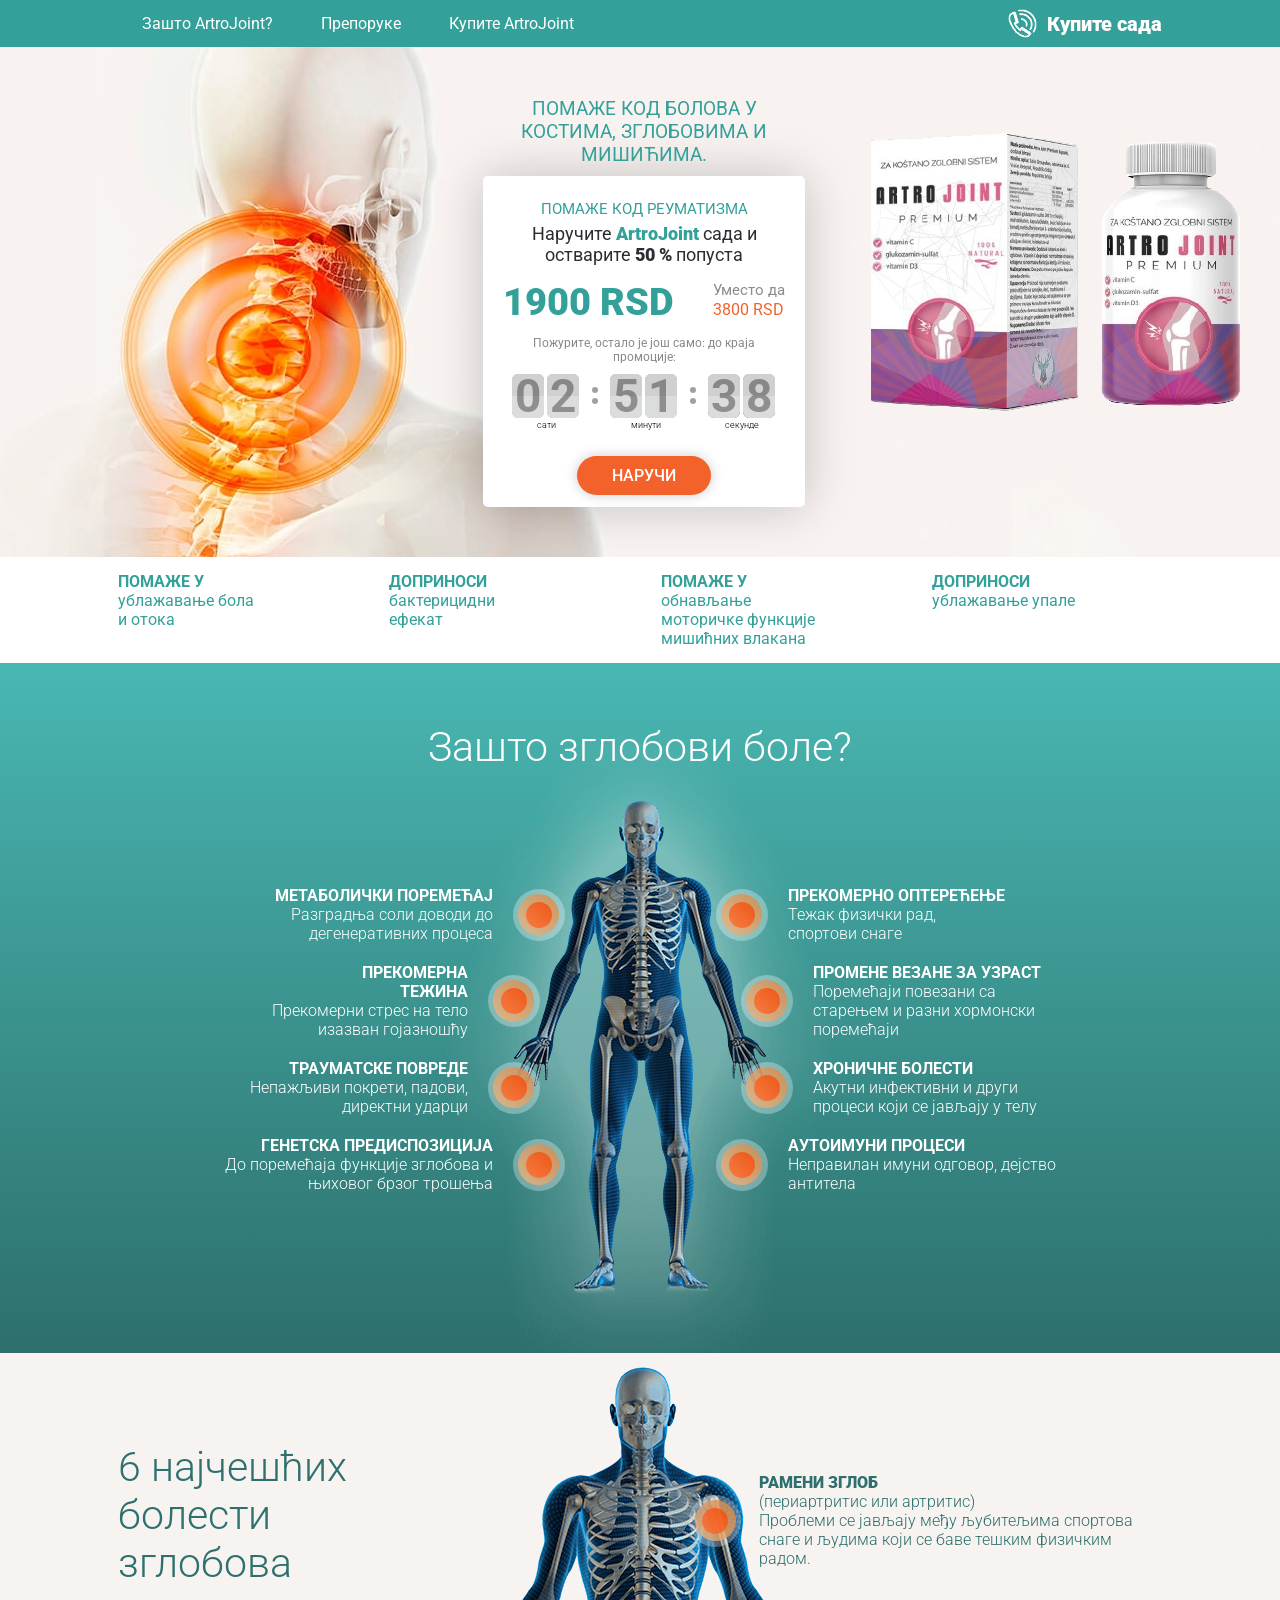
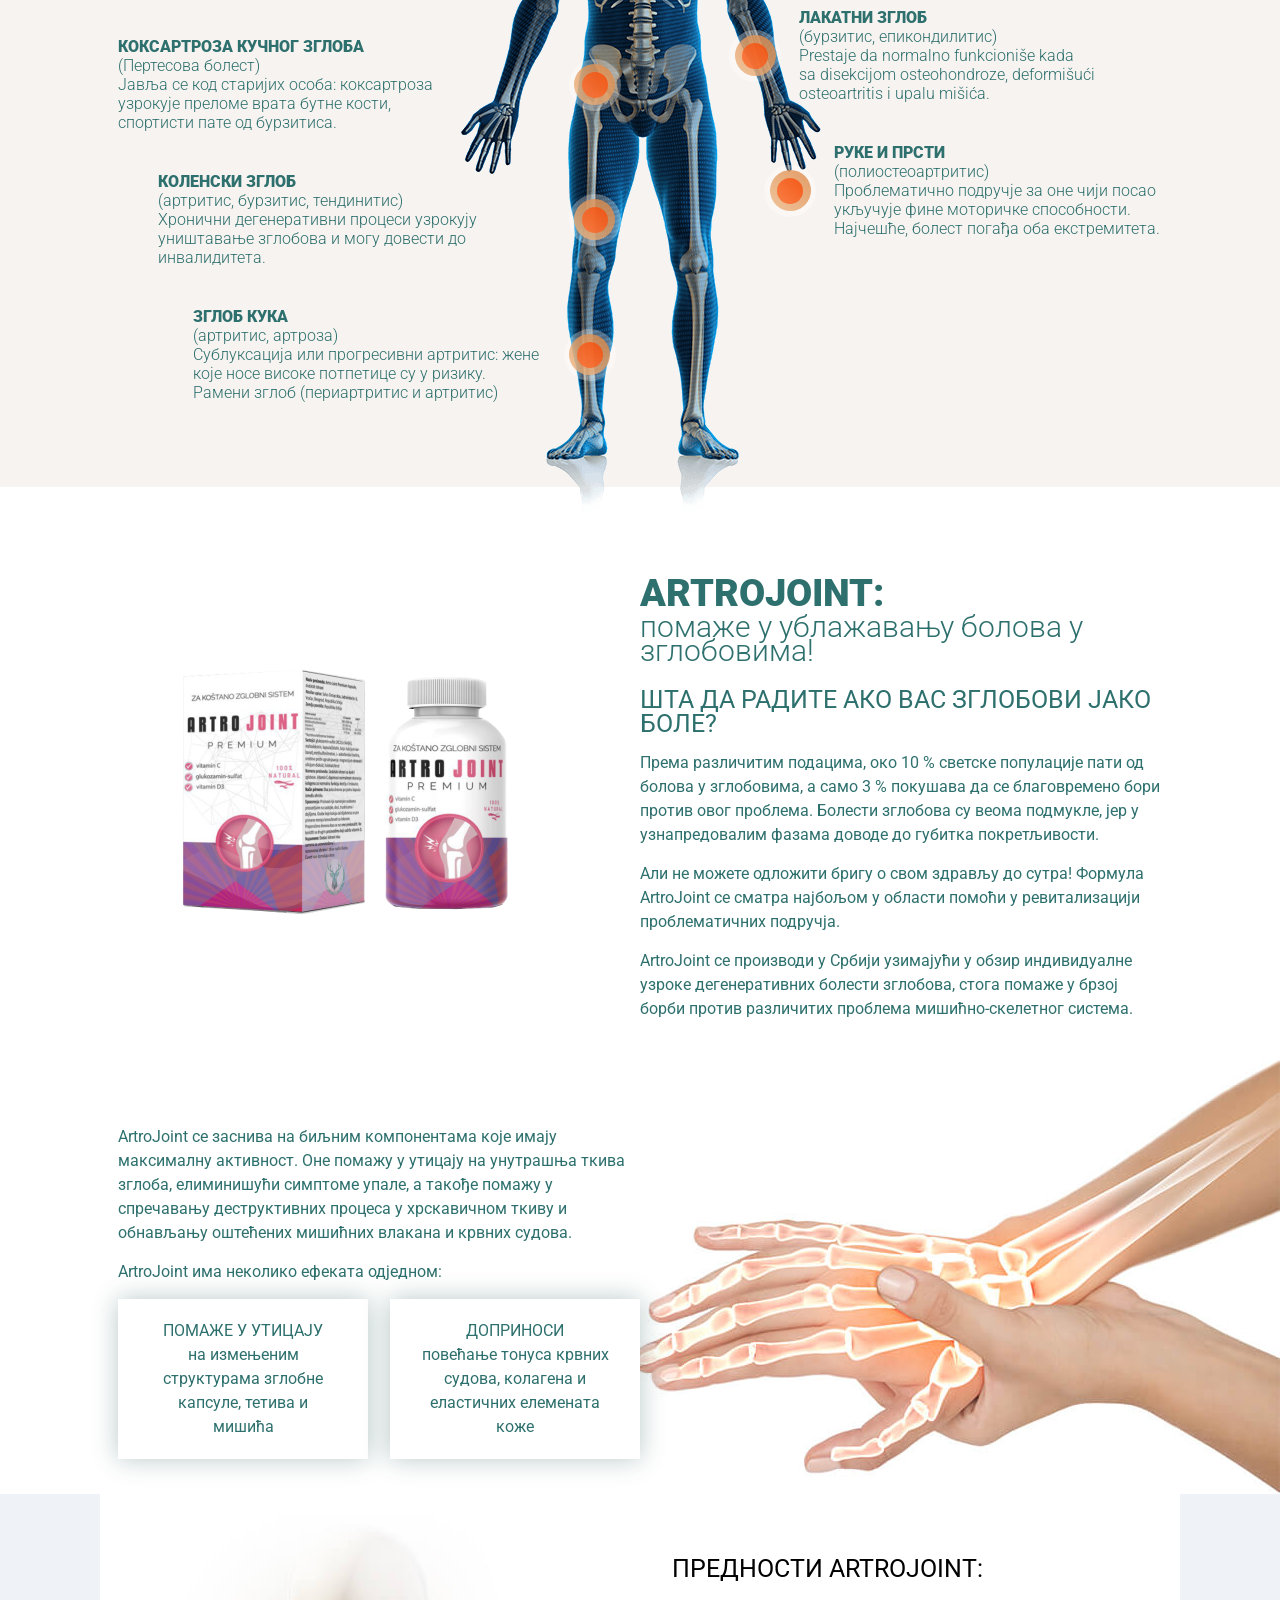
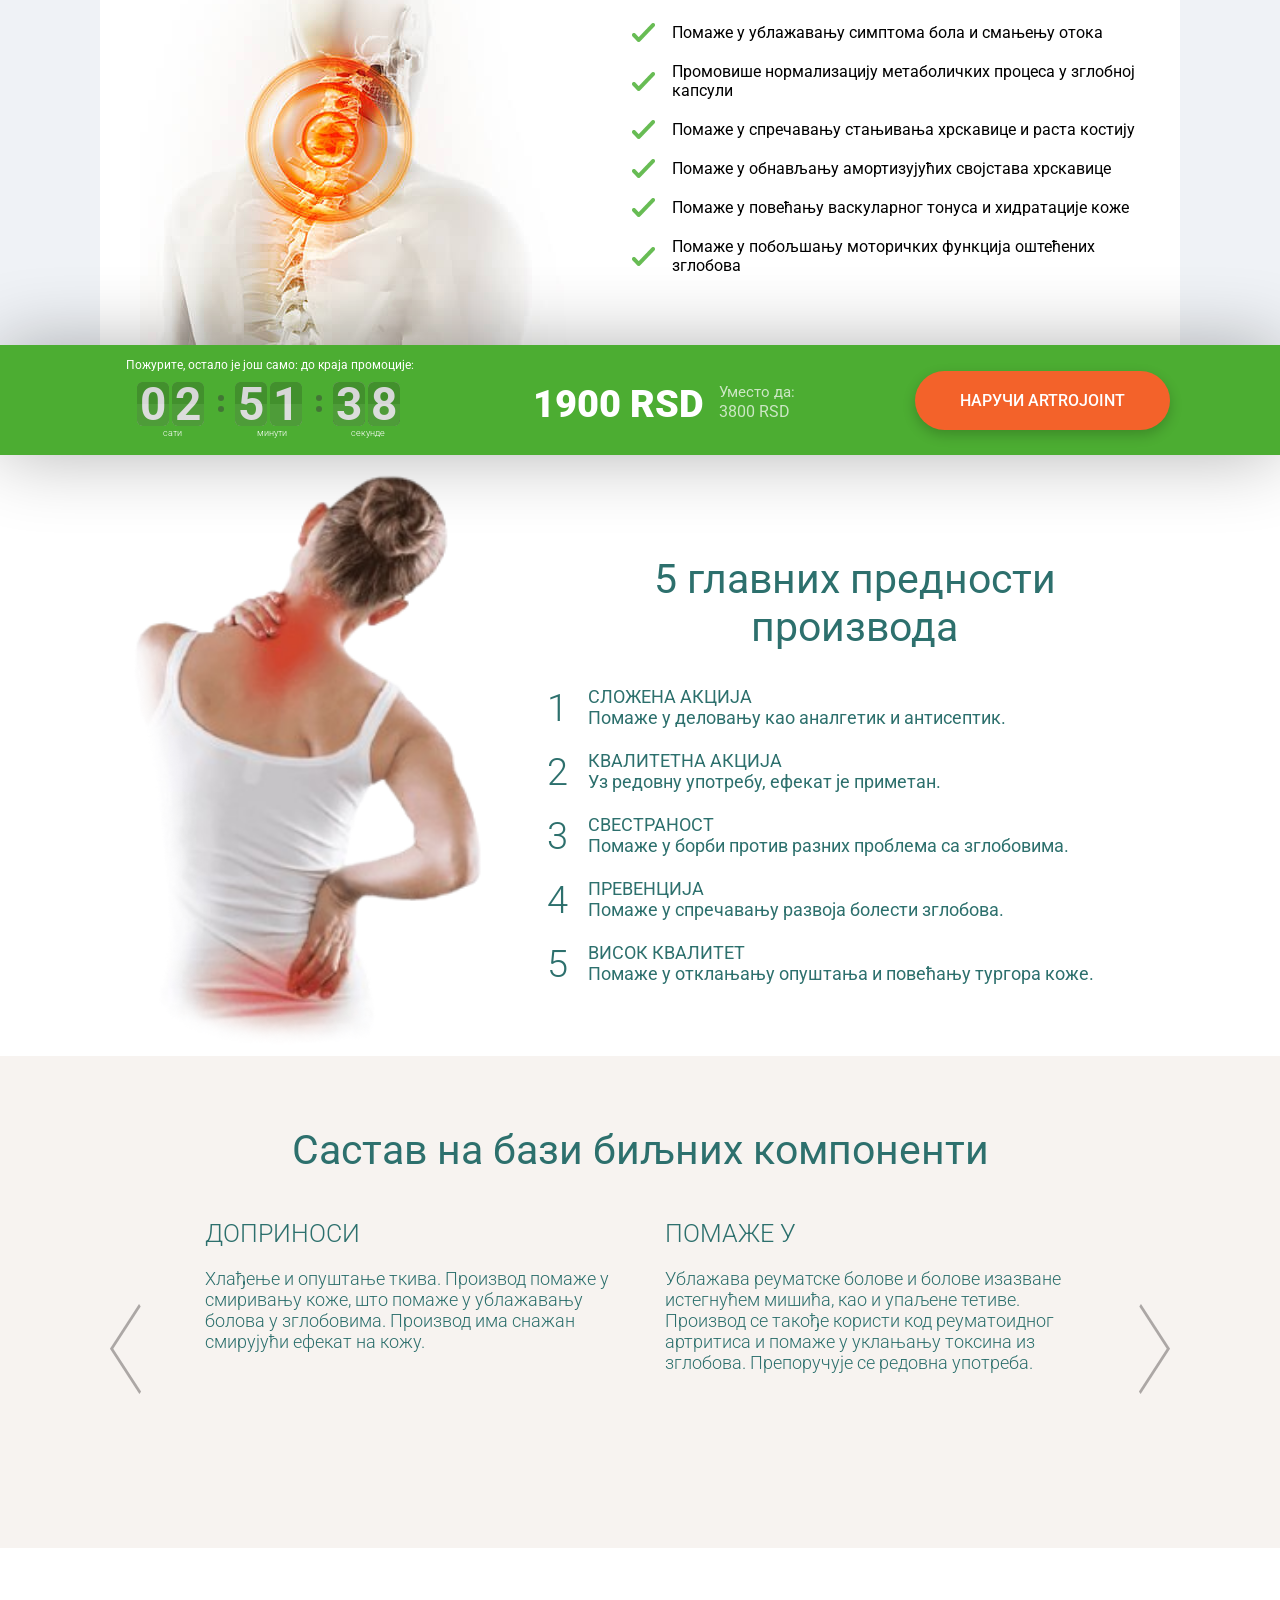
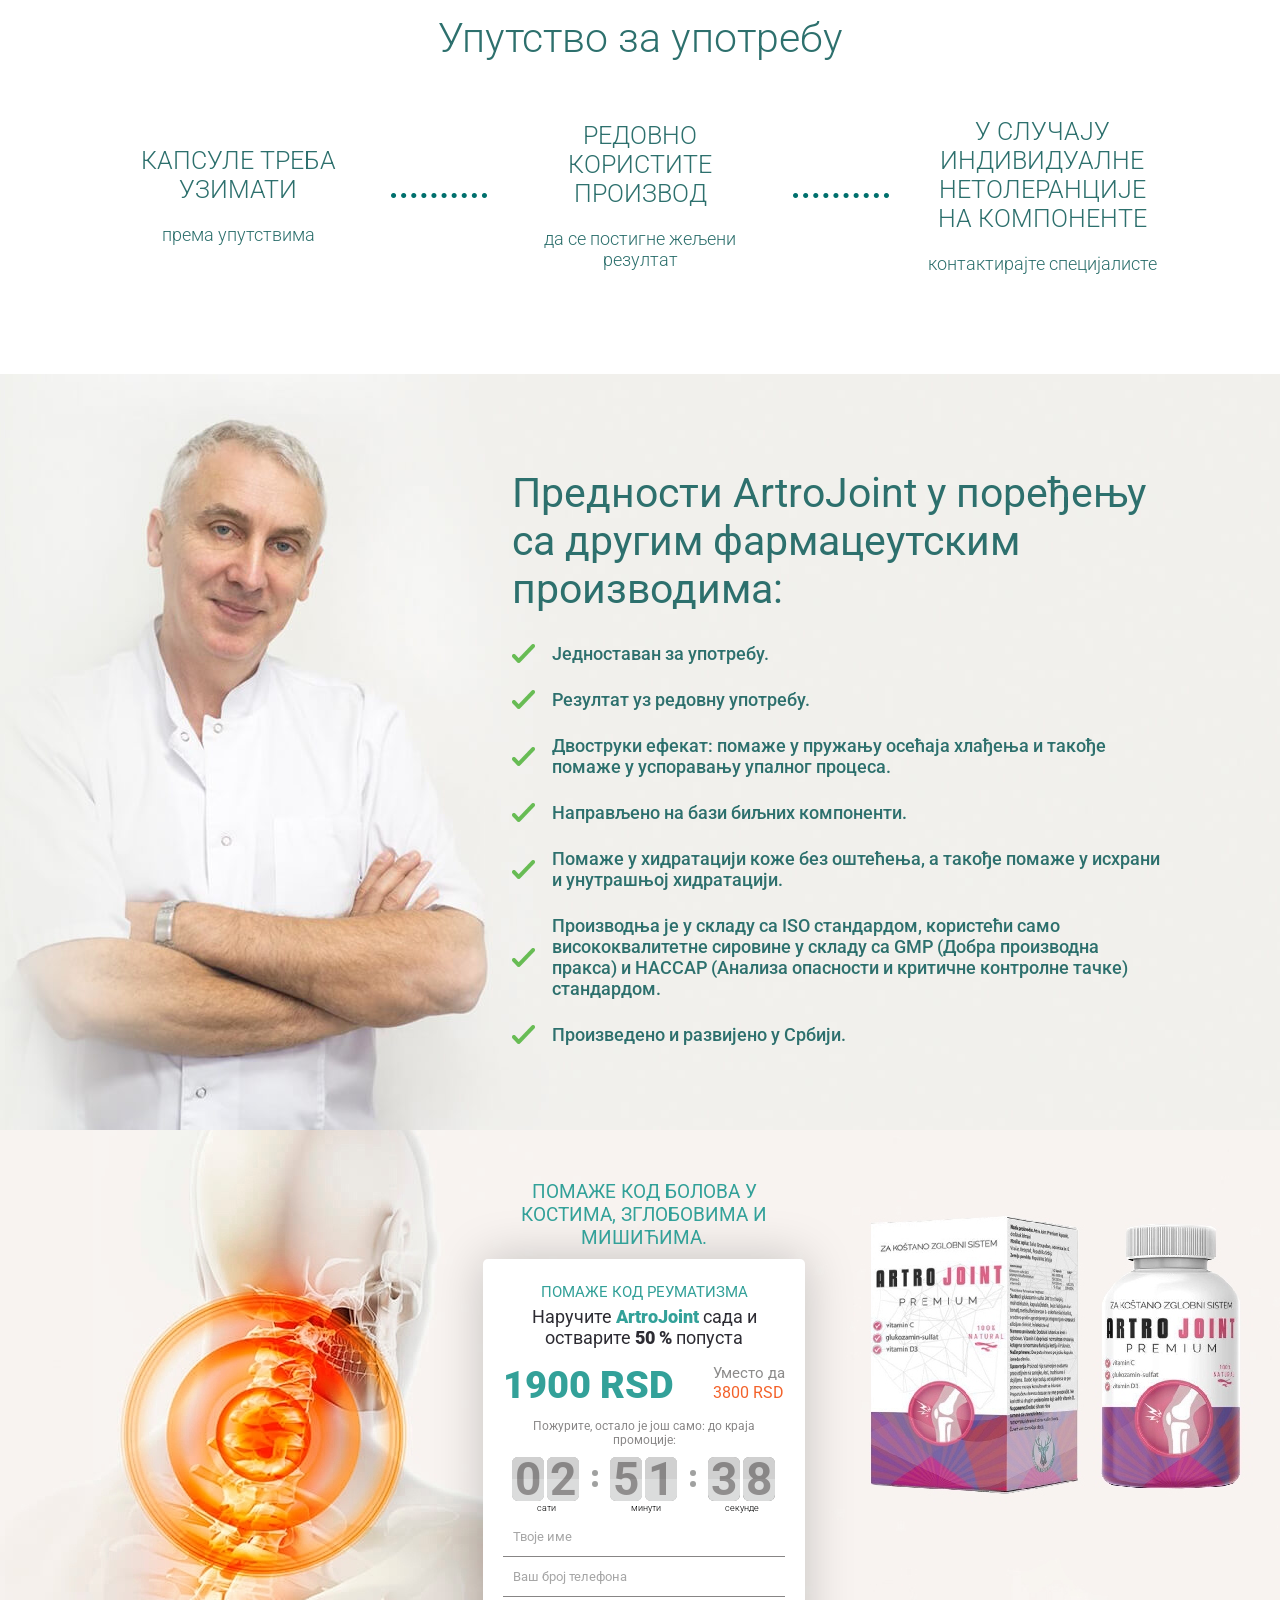
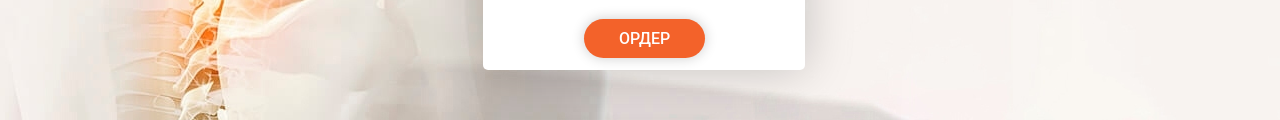
==== commit 08bb4d23: "fix: correcao de responsividade mobile (mobile-fix.css)" ====
--- a/index.html
+++ b/index.html
@@ -3,7 +3,7 @@
 
 <head>
 	<meta charset="utf-8">
-	<meta name="viewport" content="width=device-width, initial-scale=1.0">
+	<meta name="viewport" content="width=device-width, initial-scale=1.0, maximum-scale=1.0">
 	<title>ArtroJoint</title>
 	<link rel="shortcut icon" type="image/png" href="img/favicon.png" />
 	<link href="https://fonts.googleapis.com/css?family=Roboto:100,300,400,500,700,900" rel="stylesheet">
@@ -11,6 +11,7 @@
 	<link href="css/style.css" rel="stylesheet">
 	<link href="css/owl.carousel.min.css" rel="stylesheet">
 	<link href="css/popup.css" rel="stylesheet" type="text/css" media="screen">
+	<link href="css/mobile-fix.css" rel="stylesheet">
 	<!-- <script src='https://code.jquery.com/jquery-3.2.1.min.js'></script> -->
 	<script src="js/jquery.js"></script>
 	<style>
--- a/css/mobile-fix.css
+++ b/css/mobile-fix.css
@@ -0,0 +1,451 @@
+/* ==============================================
+   MOBILE FIX — Correção de responsividade
+   Sobrescreve regras que causam overflow
+   no celular (telas < 480px)
+   ============================================== */
+
+/* 1. Remove o min-width fixo que impede responsividade */
+body {
+    min-width: 0 !important;
+}
+
+/* 2. Garante que nada vaze horizontalmente */
+html, body {
+    overflow-x: hidden;
+    width: 100%;
+}
+
+*, *::before, *::after {
+    box-sizing: border-box;
+}
+
+/* 3. Wrapper sem overflow oculto que corta conteúdo */
+.wrapper {
+    overflow-x: hidden;
+    width: 100%;
+    max-width: 100%;
+}
+
+/* ==============================================
+   BREAKPOINT PEQUENO: telas até 480px
+   ============================================== */
+@media screen and (max-width: 480px) {
+
+    /* Inner padding menor para telas estreitas */
+    .inner {
+        padding: 0 16px !important;
+    }
+
+    /* ---- TOPO ---- */
+    .top-line {
+        height: 60px !important;
+    }
+
+    .top-line__call span {
+        font-size: 20px !important;
+    }
+
+    .top-line__call img {
+        width: 24px;
+    }
+
+    /* Menu mobile menor */
+    .nav {
+        width: 100% !important;
+        left: -105% !important;
+        top: 60px !important;
+    }
+
+    .mob-button.active + .nav {
+        left: 0 !important;
+    }
+
+    .nav a {
+        font-size: 18px !important;
+    }
+
+    /* ---- BLOCO PRINCIPAL (hero) ---- */
+    .main-block {
+        padding-top: 220px !important;
+        background-size: contain !important;
+    }
+
+    /* Form card ocupa toda a largura */
+    .main-block .form-block,
+    .popup__wrapper .form-block {
+        width: 100% !important;
+        margin-left: 0 !important;
+        padding: 20px 16px 30px !important;
+    }
+
+    .form-block__wrap {
+        width: 100% !important;
+        padding: 0 !important;
+    }
+
+    /* Título do bloco */
+    .form-block__zakazhite {
+        font-size: 20px !important;
+    }
+
+    .form-block__one {
+        font-size: 18px !important;
+    }
+
+    /* ---- PREÇO ---- */
+    .main-block .price-block,
+    .popup__wrapper .price-block {
+        flex-direction: row !important;
+        align-items: center !important;
+        flex-wrap: wrap !important;
+        justify-content: center !important;
+        gap: 8px;
+    }
+
+    .price-block__price {
+        font-size: 32px !important;
+    }
+
+    .price-block__oldPrice {
+        font-size: 16px !important;
+    }
+
+    /* ---- TIMER (flip clock) no hero ---- */
+    .main-block .flip-clock-wrapper,
+    .popup__wrapper .flip-clock-wrapper {
+        width: 100% !important;
+        max-width: 280px !important;
+        height: auto !important;
+        margin: 0 auto !important;
+        overflow: hidden !important;
+    }
+
+    .main-block .flip-clock-wrapper ul,
+    .popup__wrapper .flip-clock-wrapper ul {
+        width: 38px !important;
+        height: 54px !important;
+    }
+
+    .main-block .flip-clock-wrapper ul li a div div.inn,
+    .main-block .flip-clock-wrapper ul,
+    .main-block .flip-clock-wrapper ul li a div,
+    .popup__wrapper .flip-clock-wrapper ul li a div div.inn,
+    .popup__wrapper .flip-clock-wrapper ul,
+    .popup__wrapper .flip-clock-wrapper ul li a div {
+        font-size: 50px !important;
+    }
+
+    .main-block .flip-clock-wrapper ul li a div,
+    .main-block .flip-clock-wrapper ul,
+    .main-block .flip-clock-wrapper ul li,
+    .popup__wrapper .flip-clock-wrapper ul li a div,
+    .popup__wrapper .flip-clock-wrapper ul,
+    .popup__wrapper .flip-clock-wrapper ul li {
+        line-height: 54px !important;
+    }
+
+    .main-block .flip-clock-divider:not(:first-child),
+    .popup__wrapper .flip-clock-divider:not(:first-child) {
+        width: 16px !important;
+    }
+
+    .main-block .flip-clock-divider .flip-clock-label,
+    .popup__wrapper .flip-clock-divider .flip-clock-label {
+        font-size: 11px !important;
+        top: 58px !important;
+    }
+
+    .main-block .flip-clock-divider.hours .flip-clock-label,
+    .popup__wrapper .flip-clock-divider.hours .flip-clock-label {
+        left: 18px !important;
+    }
+
+    .main-block .flip-clock-divider.minutes .flip-clock-label,
+    .popup__wrapper .flip-clock-divider.minutes .flip-clock-label {
+        left: 30px !important;
+    }
+
+    .main-block .flip-clock-divider.seconds .flip-clock-label,
+    .popup__wrapper .flip-clock-divider.seconds .flip-clock-label {
+        left: 26px !important;
+    }
+
+    .main-block .flip-clock-dot,
+    .popup__wrapper .flip-clock-dot {
+        left: 4px !important;
+        width: 6px !important;
+        height: 6px !important;
+    }
+
+    .main-block .flip-clock-dot.top,
+    .popup__wrapper .flip-clock-dot.top {
+        top: 16px !important;
+    }
+
+    .main-block .flip-clock-dot.bottom,
+    .popup__wrapper .flip-clock-dot.bottom {
+        bottom: 36px !important;
+    }
+
+    /* Timer label de texto */
+    .main-block .timer__title,
+    .popup__wrapper .timer__title {
+        font-size: 13px !important;
+    }
+
+    /* ---- INPUTS E BOTÃO ---- */
+    input, select {
+        height: 52px !important;
+        font-size: 16px !important;
+        text-indent: 12px !important;
+    }
+
+    input:not(:last-child),
+    select:not(:last-child) {
+        margin-bottom: 16px !important;
+    }
+
+    .form-btn {
+        font-size: 18px !important;
+        padding-top: 14px !important;
+        padding-bottom: 14px !important;
+        max-width: 100% !important;
+        width: 100% !important;
+    }
+
+    /* ---- SPLITAREA (barra verde de CTA) ---- */
+    .splitArea .flip-clock-wrapper {
+        width: 100% !important;
+        max-width: 280px !important;
+        height: auto !important;
+        margin: 0 auto !important;
+        overflow: hidden !important;
+    }
+
+    .splitArea .flip-clock-wrapper ul {
+        width: 38px !important;
+        height: 54px !important;
+    }
+
+    .splitArea .flip-clock-wrapper ul li a div div.inn,
+    .splitArea .flip-clock-wrapper ul,
+    .splitArea .flip-clock-wrapper ul li a div {
+        font-size: 50px !important;
+    }
+
+    .splitArea .flip-clock-wrapper ul li a div,
+    .splitArea .flip-clock-wrapper ul,
+    .splitArea .flip-clock-wrapper ul li {
+        line-height: 54px !important;
+    }
+
+    .splitArea .flip-clock-divider:not(:first-child) {
+        width: 16px !important;
+    }
+
+    .splitArea .flip-clock-divider .flip-clock-label {
+        font-size: 11px !important;
+        top: 58px !important;
+    }
+
+    .splitArea .flip-clock-divider.hours .flip-clock-label {
+        left: 18px !important;
+    }
+
+    .splitArea .flip-clock-divider.minutes .flip-clock-label {
+        left: 30px !important;
+    }
+
+    .splitArea .flip-clock-divider.seconds .flip-clock-label {
+        left: 26px !important;
+    }
+
+    .splitArea .flip-clock-dot {
+        left: 4px !important;
+        width: 6px !important;
+        height: 6px !important;
+    }
+
+    .splitArea .flip-clock-dot.top {
+        top: 16px !important;
+    }
+
+    .splitArea .flip-clock-dot.bottom {
+        bottom: 36px !important;
+    }
+
+    .splitArea .price-block__price {
+        font-size: 42px !important;
+    }
+
+    .splitArea .price-block__oldPrice {
+        font-size: 22px !important;
+    }
+
+    .splitArea .price-block__priceCurrency {
+        font-size: 24px !important;
+    }
+
+    .splitArea .price-block__oldPriceCurrency,
+    .splitArea .vmesto {
+        font-size: 16px !important;
+    }
+
+    .splitArea .btn {
+        font-size: 20px !important;
+        padding: 14px 20px !important;
+        border-radius: 35px !important;
+    }
+
+    .splitArea .timer__title {
+        font-size: 14px !important;
+    }
+
+    .splitArea__item {
+        min-width: 0 !important;
+        width: 100% !important;
+    }
+
+    /* ---- TEXTOS GERAIS ---- */
+    .title {
+        font-size: 26px !important;
+        margin-bottom: 20px !important;
+    }
+
+    .title span {
+        font-size: 22px !important;
+    }
+
+    /* Why */
+    .why {
+        font-size: 16px !important;
+        padding-bottom: 30px !important;
+    }
+
+    /* TopSix */
+    .topSix {
+        font-size: 16px !important;
+    }
+
+    .topSix__title {
+        margin-bottom: 600px !important;
+    }
+
+    .topSix__itemG {
+        width: 100% !important;
+    }
+
+    /* NumberOne */
+    .numberOne {
+        font-size: 16px !important;
+    }
+
+    .numberOne__item img {
+        max-width: 100%;
+        margin-left: 0 !important;
+    }
+
+    .numberOne__item-title {
+        font-size: 28px !important;
+    }
+
+    .numberOne__item-desc {
+        font-size: 18px !important;
+    }
+
+    /* NumberTwo */
+    .numberTwo {
+        font-size: 16px !important;
+        padding-bottom: 300px !important;
+    }
+
+    .numberTwo__item-cubes {
+        width: 100% !important;
+    }
+
+    .numberTwo__item-cube {
+        width: 100% !important;
+        margin: 8px 0 !important;
+    }
+
+    /* Six */
+    .six {
+        font-size: 16px !important;
+    }
+
+    .six__item:first-child {
+        font-size: 36px !important;
+    }
+
+    /* Sostav */
+    .sostav__slide-title {
+        font-size: 20px !important;
+    }
+
+    .sostav__slide-text {
+        font-size: 16px !important;
+    }
+
+    /* Sposob */
+    .sposob {
+        font-size: 16px !important;
+    }
+
+    .sposob__item-title {
+        font-size: 20px !important;
+    }
+
+    .sposob__desc {
+        width: 100% !important;
+        font-size: 14px !important;
+    }
+
+    /* Doctor */
+    .doctor__post-block {
+        width: 100% !important;
+        font-size: 16px !important;
+        padding-right: 0 !important;
+        padding-bottom: 40px !important;
+    }
+
+    .doctor__post-block::after {
+        display: none;
+    }
+
+    .doctor p {
+        font-size: 16px !important;
+    }
+
+    .doctor__title {
+        margin-bottom: 500px !important;
+    }
+
+    /* Step */
+    .step {
+        font-size: 16px !important;
+    }
+
+    .step__block-title {
+        font-size: 20px !important;
+    }
+
+    /* Reviews */
+    .reviews__slide {
+        width: 100% !important;
+    }
+
+    .reviews__slide-city,
+    .reviews__slide-name {
+        font-size: 20px !important;
+    }
+
+    .reviews__slide-bottom {
+        font-size: 16px !important;
+    }
+
+    /* Popup */
+    .popup__block {
+        width: 100% !important;
+        padding: 0 16px !important;
+    }
+}
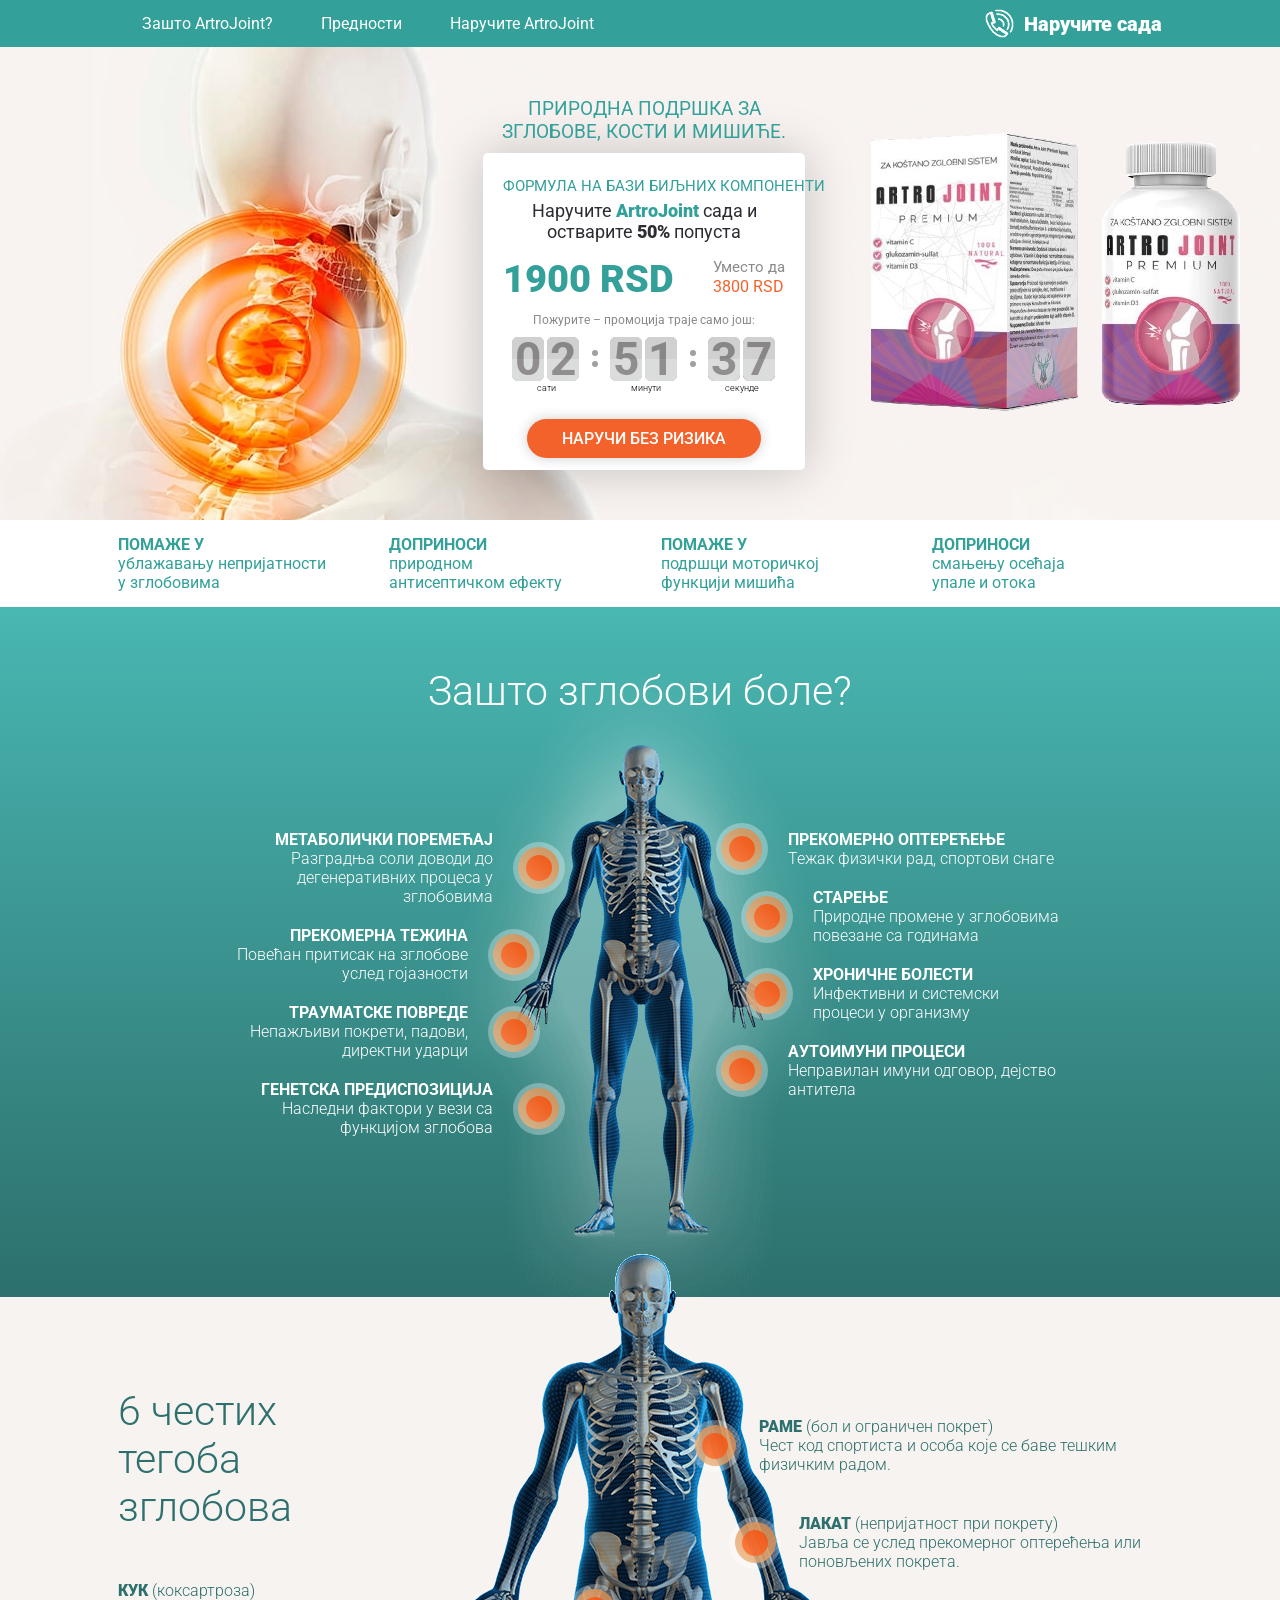
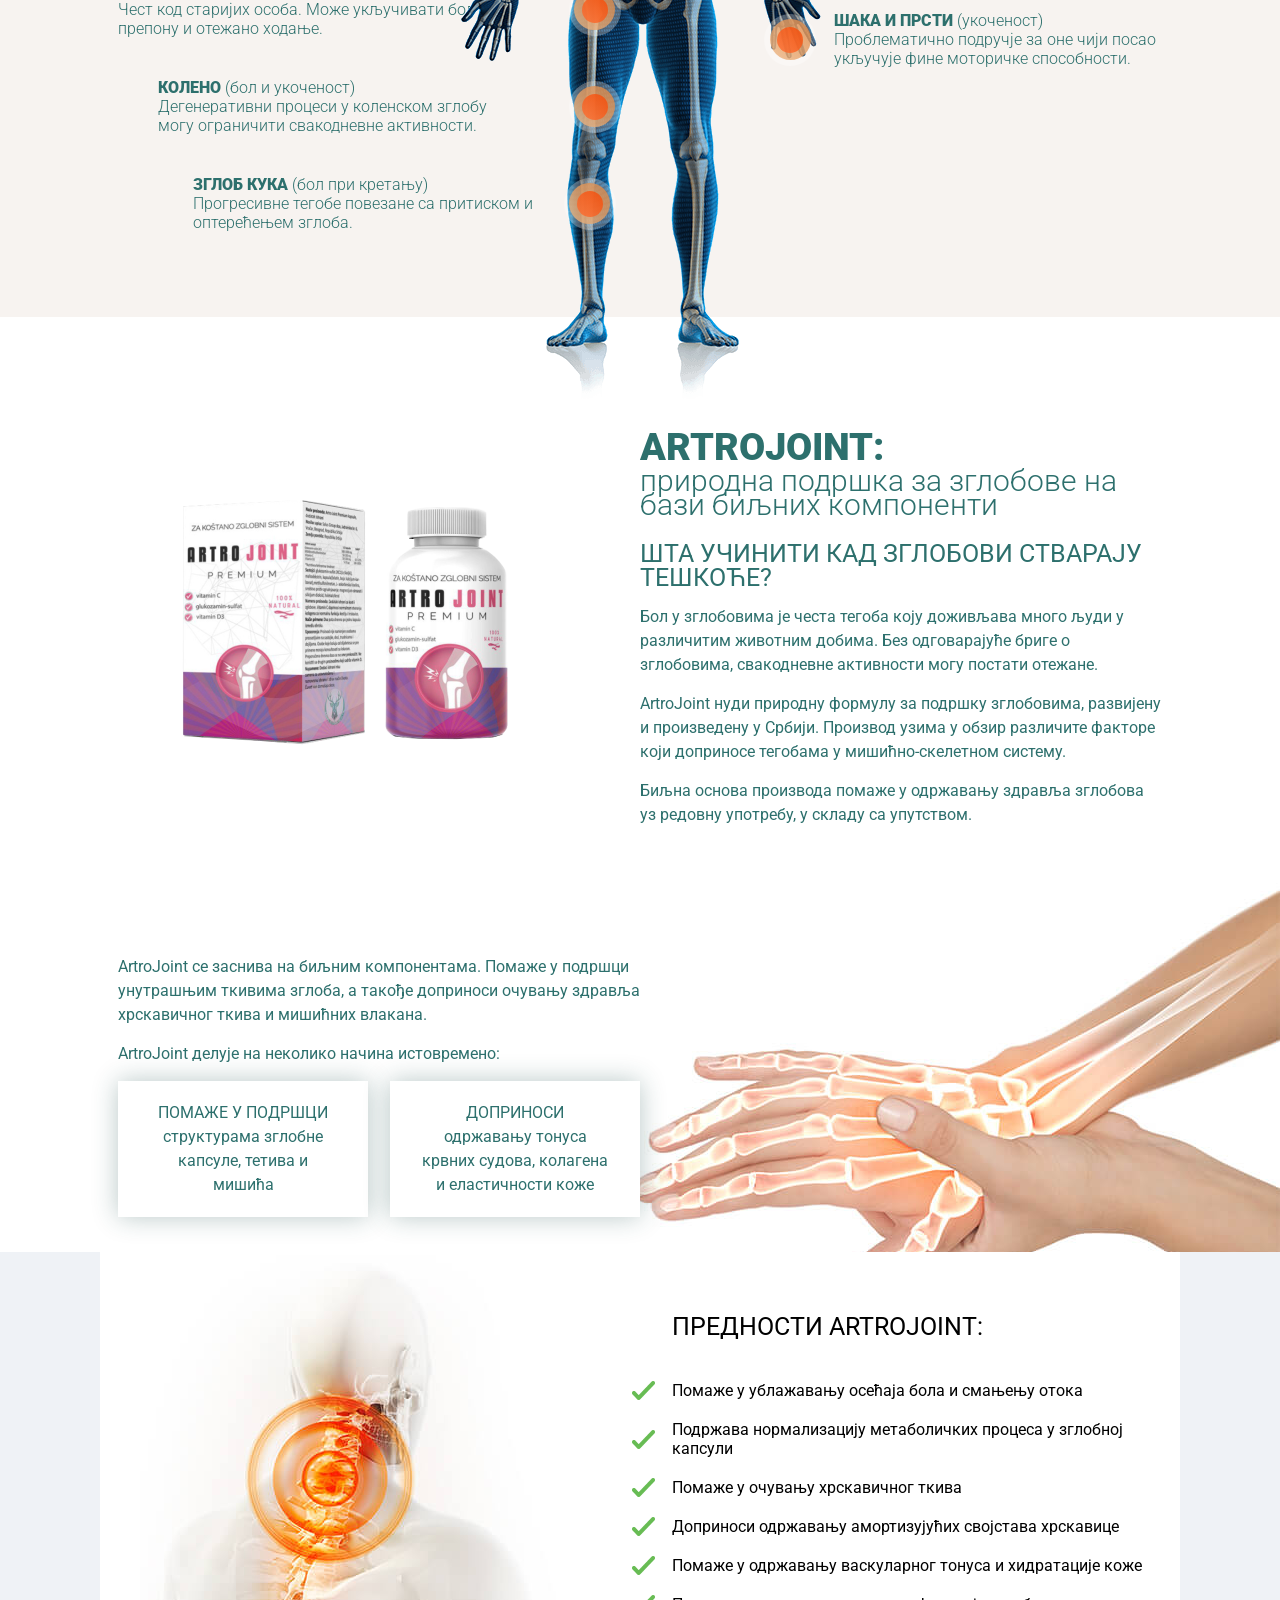
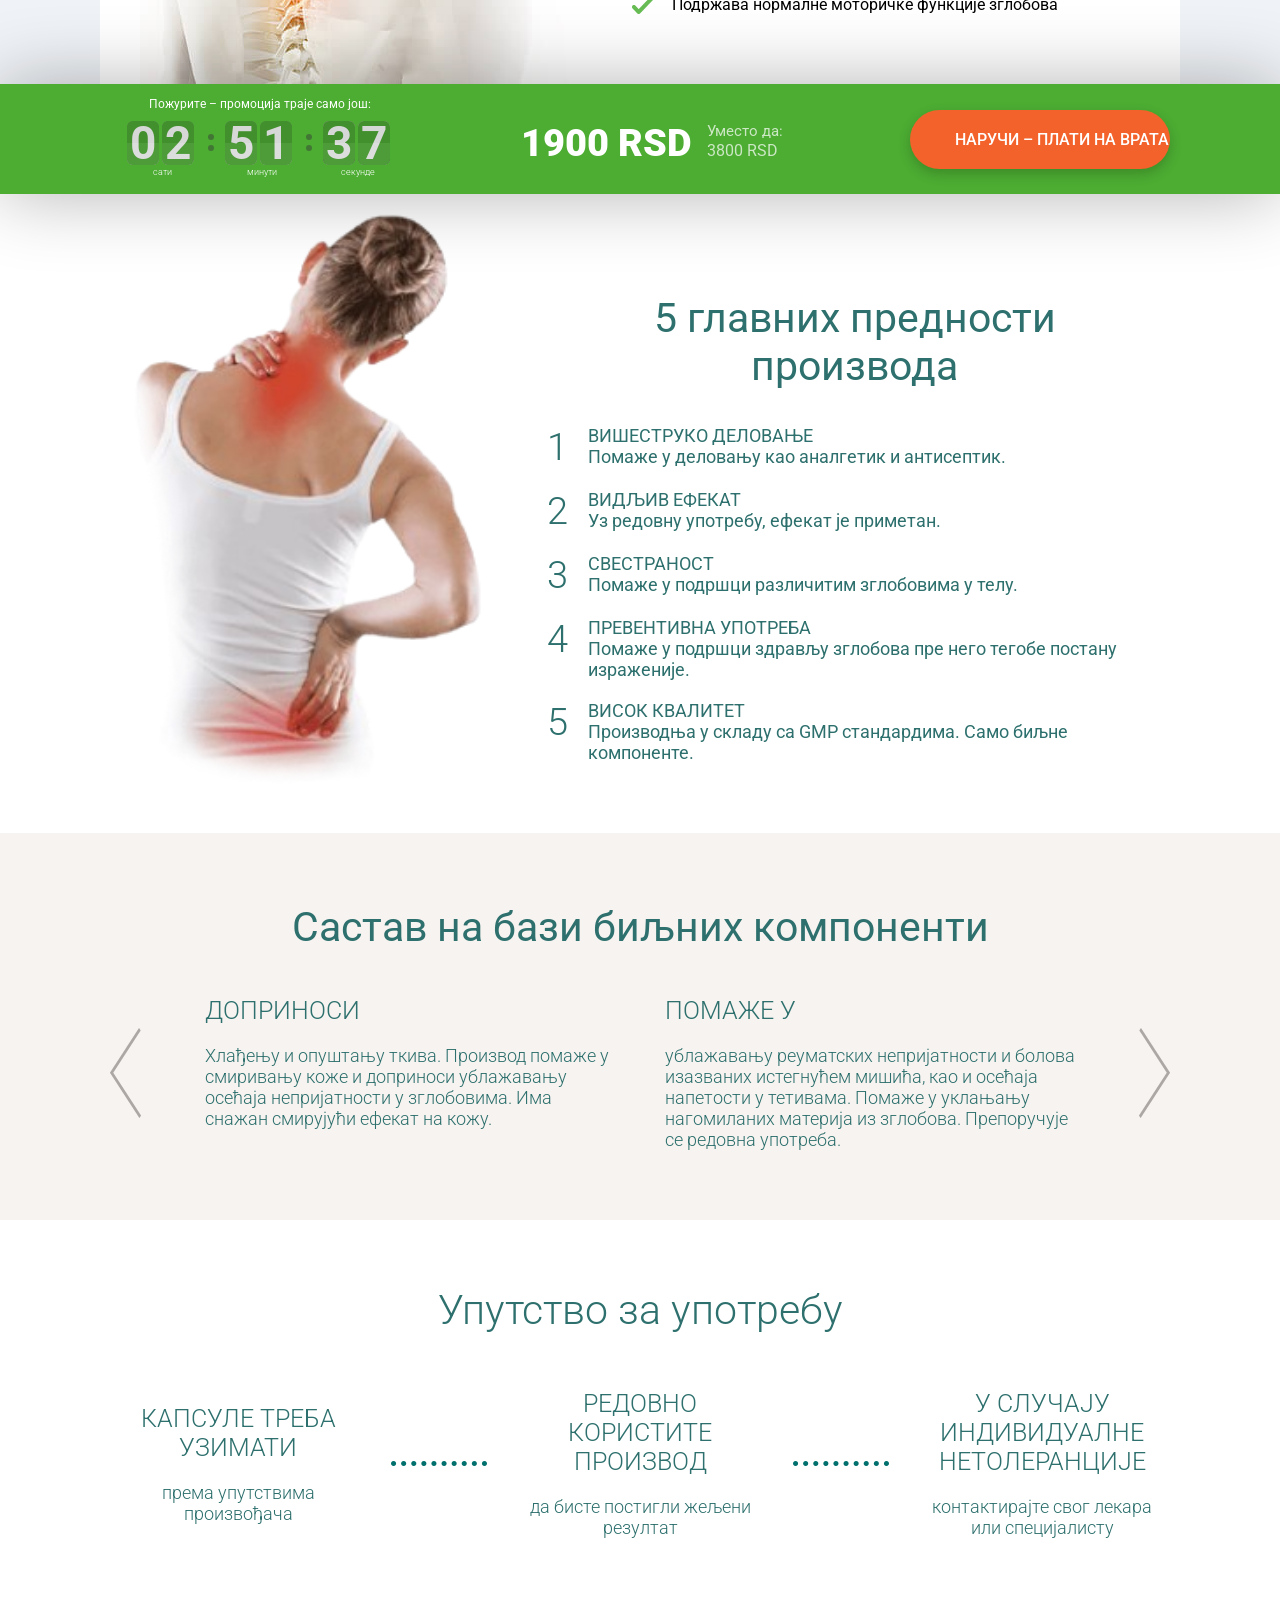
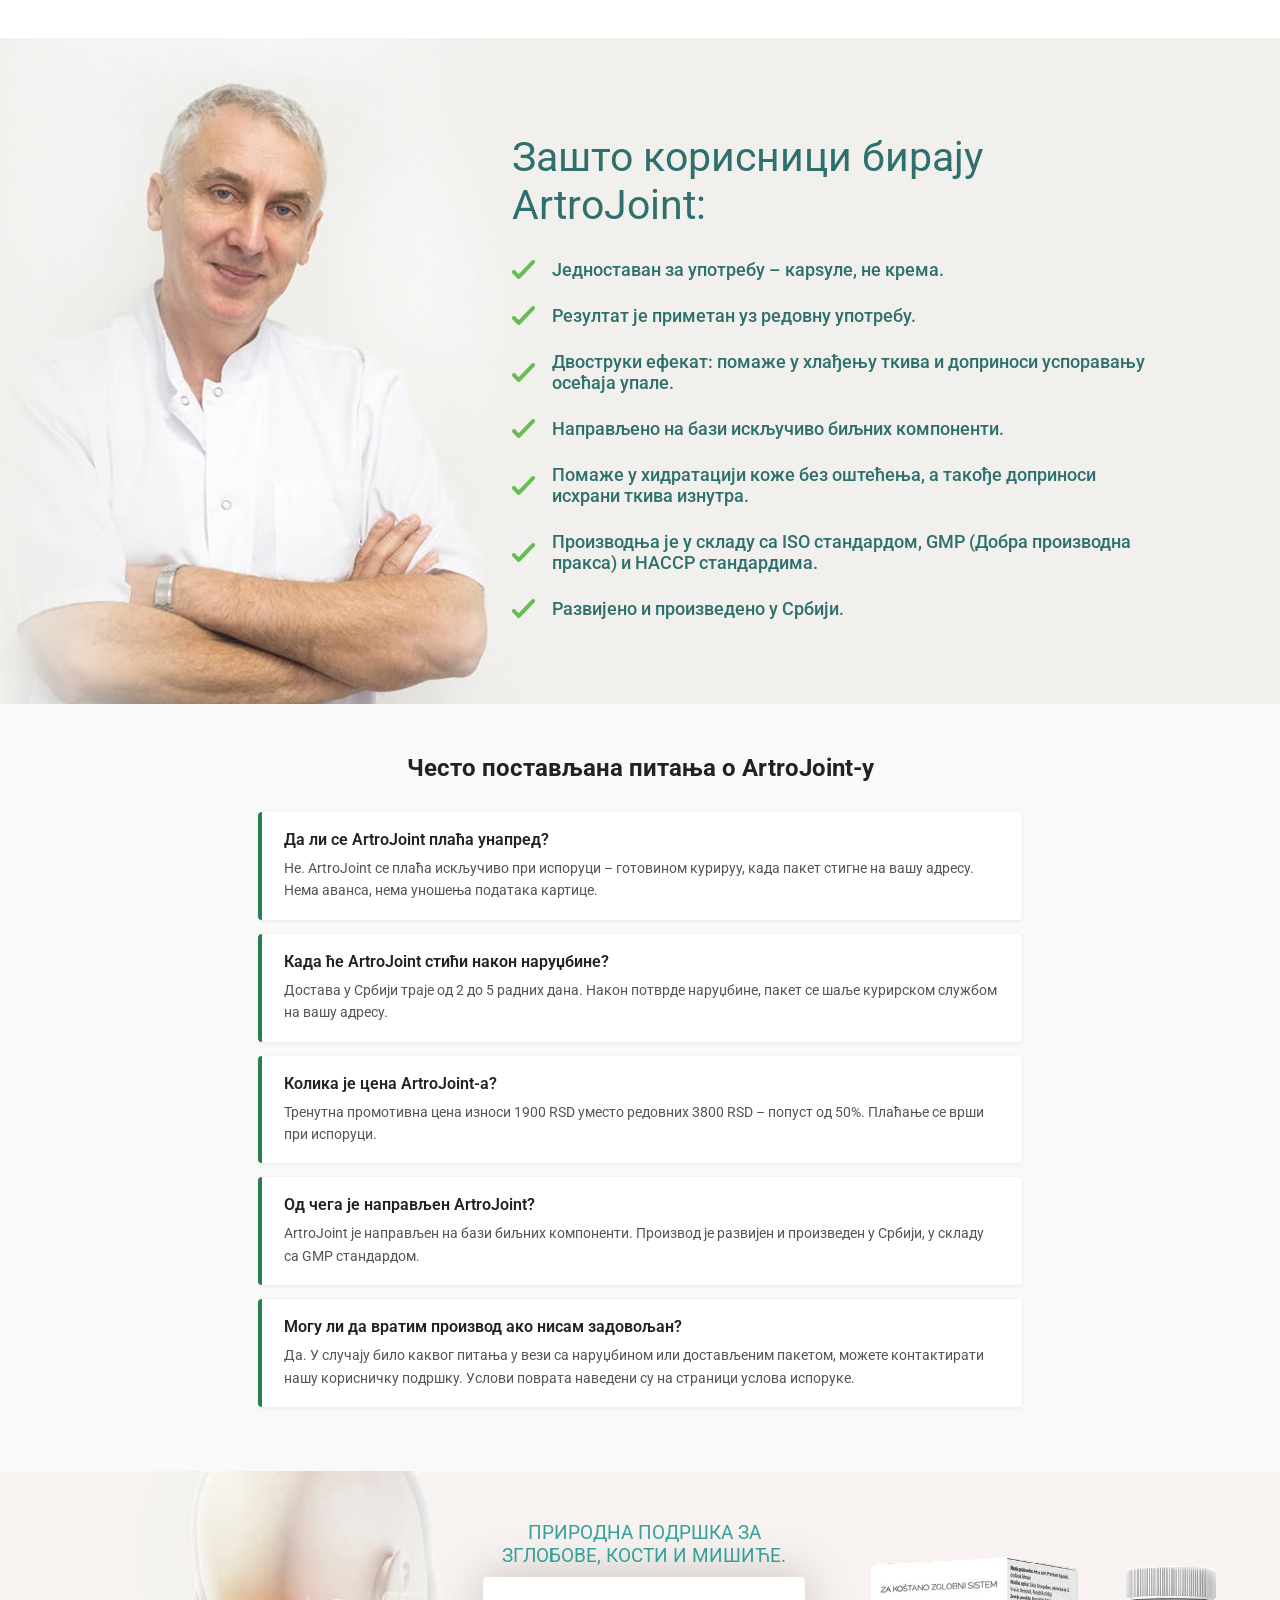
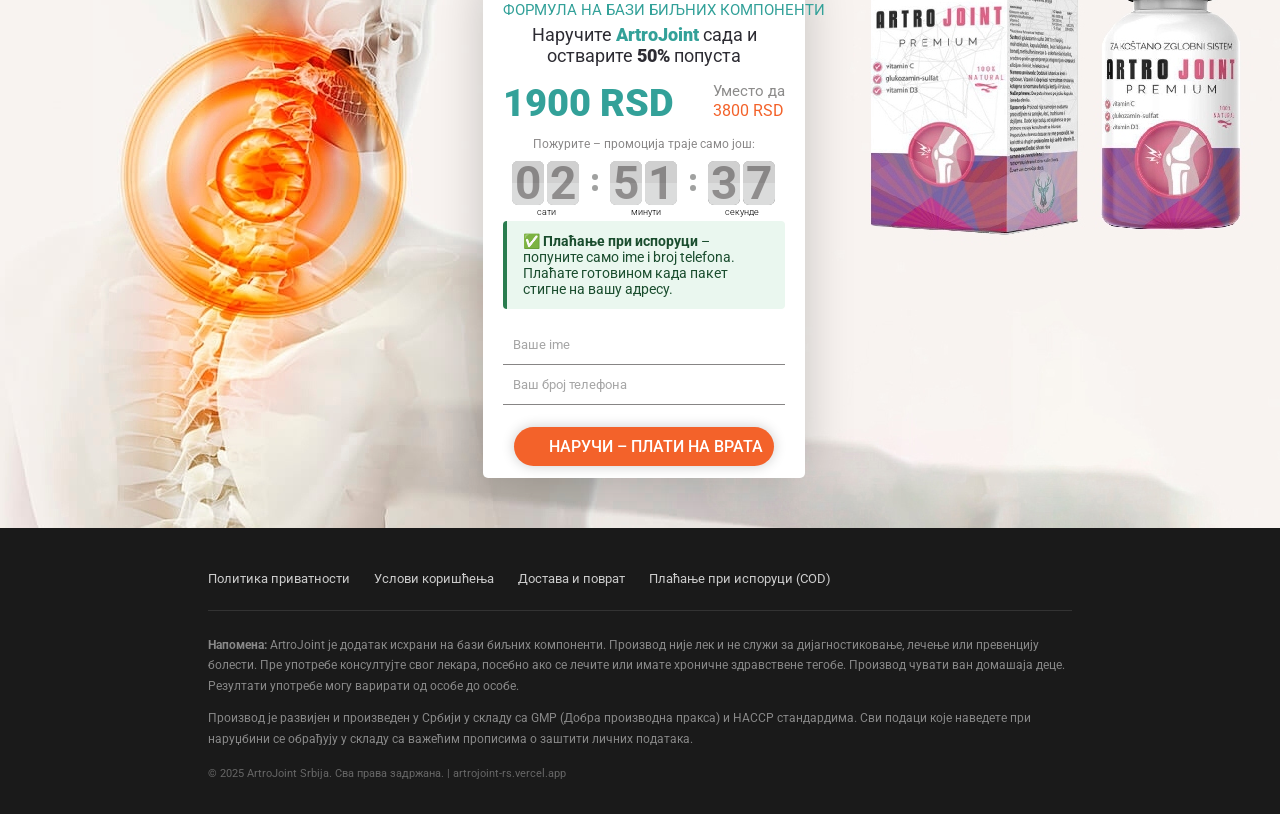
==== commit 90874c47: "Update index.html" ====
--- a/index.html
+++ b/index.html
@@ -1,492 +1,833 @@
 <!DOCTYPE html>
-<html lang="rs">
+<html lang="sr-RS">
 
 <head>
-	<meta charset="utf-8">
-	<meta name="viewport" content="width=device-width, initial-scale=1.0, maximum-scale=1.0">
-	<title>ArtroJoint</title>
-	<link rel="shortcut icon" type="image/png" href="img/favicon.png" />
-	<link href="https://fonts.googleapis.com/css?family=Roboto:100,300,400,500,700,900" rel="stylesheet">
-	<link href="css/flipclock.css" rel="stylesheet">
-	<link href="css/style.css" rel="stylesheet">
-	<link href="css/owl.carousel.min.css" rel="stylesheet">
-	<link href="css/popup.css" rel="stylesheet" type="text/css" media="screen">
-	<link href="css/mobile-fix.css" rel="stylesheet">
-	<!-- <script src='https://code.jquery.com/jquery-3.2.1.min.js'></script> -->
-	<script src="js/jquery.js"></script>
-	<style>
-		.blockRedLine3103 {
-			display: none !important;
-		}
-	</style>
-<script type="text/javascript" src="script_land.js" defer></script></head>
+  <meta charset="utf-8">
+  <meta name="viewport" content="width=device-width, initial-scale=1.0, maximum-scale=1.0">
+
+  <!-- ═══════════════════════════════════════════
+       SEO BASE
+  ═══════════════════════════════════════════ -->
+  <title>ArtroJoint – Prirodna Podrška Za Zglobove | 50% Popusta | Plaćanje Pri Isporuci</title>
+  <meta name="description" content="ArtroJoint – biljna formula za podršku zglobovima i kostima. Naruči za 1900 RSD umesto 3800 RSD. Plaćanje pri isporuci – bez avansa. Brza dostava širom Srbije.">
+  <meta name="keywords" content="artrojoint, kapsule za zglobove, bol u zglobovima, podrška zglobovima srbija, plaćanje pri isporuci, artrojoint cena, artrojoint kupiti">
+  <meta name="robots" content="index, follow">
+  <link rel="canonical" href="https://artrojoint-rs.vercel.app/">
+
+  <!-- ═══════════════════════════════════════════
+       OPEN GRAPH
+  ═══════════════════════════════════════════ -->
+  <meta property="og:type" content="product">
+  <meta property="og:title" content="ArtroJoint – 50% Popusta | Plaćanje Pri Isporuci">
+  <meta property="og:description" content="Biljna formula za podršku zglobovima. 1900 RSD umesto 3800 RSD. Naruči bez avansa – platiš kad paket stigne na vrata.">
+  <meta property="og:url" content="https://artrojoint-rs.vercel.app/">
+  <meta property="og:image" content="https://artrojoint-rs.vercel.app/img/product-full.png">
+  <meta property="og:locale" content="sr_RS">
+  <meta property="og:site_name" content="ArtroJoint Srbija">
+
+  <!-- ═══════════════════════════════════════════
+       TWITTER CARD
+  ═══════════════════════════════════════════ -->
+  <meta name="twitter:card" content="summary_large_image">
+  <meta name="twitter:title" content="ArtroJoint – 50% Popusta | Plaćanje Pri Isporuci">
+  <meta name="twitter:description" content="Biljna formula za podršku zglobovima. 1900 RSD. Plaćanje pri isporuci.">
+  <meta name="twitter:image" content="https://artrojoint-rs.vercel.app/img/product-full.png">
+
+  <!-- ═══════════════════════════════════════════
+       PERFORMANCE
+  ═══════════════════════════════════════════ -->
+  <link rel="preconnect" href="https://fonts.googleapis.com">
+  <link rel="preconnect" href="https://fonts.gstatic.com" crossorigin>
+  <link rel="dns-prefetch" href="https://fonts.googleapis.com">
+  <link rel="dns-prefetch" href="https://artrojoint-rs.vercel.app">
+
+  <!-- ═══════════════════════════════════════════
+       SCHEMA MARKUP — @graph combinado
+  ═══════════════════════════════════════════ -->
+  <script type="application/ld+json">
+  {
+    "@context": "https://schema.org",
+    "@graph": [
+      {
+        "@type": "Organization",
+        "@id": "https://artrojoint-rs.vercel.app/#organization",
+        "name": "ArtroJoint Srbija",
+        "url": "https://artrojoint-rs.vercel.app/",
+        "logo": {
+          "@type": "ImageObject",
+          "url": "https://artrojoint-rs.vercel.app/img/product-full.png"
+        },
+        "contactPoint": {
+          "@type": "ContactPoint",
+          "contactType": "customer service",
+          "availableLanguage": "Serbian"
+        }
+      },
+      {
+        "@type": "WebSite",
+        "@id": "https://artrojoint-rs.vercel.app/#website",
+        "url": "https://artrojoint-rs.vercel.app/",
+        "name": "ArtroJoint Srbija",
+        "publisher": {
+          "@id": "https://artrojoint-rs.vercel.app/#organization"
+        }
+      },
+      {
+        "@type": "BreadcrumbList",
+        "@id": "https://artrojoint-rs.vercel.app/#breadcrumb",
+        "itemListElement": [
+          {
+            "@type": "ListItem",
+            "position": 1,
+            "name": "Početna",
+            "item": "https://artrojoint-rs.vercel.app/"
+          },
+          {
+            "@type": "ListItem",
+            "position": 2,
+            "name": "ArtroJoint – Podrška Za Zglobove",
+            "item": "https://artrojoint-rs.vercel.app/#zakaz"
+          }
+        ]
+      },
+      {
+        "@type": "Product",
+        "@id": "https://artrojoint-rs.vercel.app/#product",
+        "name": "ArtroJoint",
+        "description": "ArtroJoint je biljna formula za podršku zglobovima i kostima. Sadrži prirodne komponente koje pomažu u ublažavanju nelagodnosti u zglobovima i podržavaju normalnu pokretljivost.",
+        "image": "https://artrojoint-rs.vercel.app/img/product-full.png",
+        "brand": {
+          "@type": "Brand",
+          "name": "ArtroJoint"
+        },
+        "offers": {
+          "@type": "Offer",
+          "priceCurrency": "RSD",
+          "price": "1900",
+          "availability": "https://schema.org/InStock",
+          "url": "https://artrojoint-rs.vercel.app/#zakaz",
+          "seller": {
+            "@id": "https://artrojoint-rs.vercel.app/#organization"
+          }
+        },
+        "aggregateRating": {
+          "@type": "AggregateRating",
+          "ratingValue": "4.8",
+          "reviewCount": "214",
+          "bestRating": "5",
+          "worstRating": "1"
+        },
+        "review": [
+          {
+            "@type": "Review",
+            "author": {
+              "@type": "Person",
+              "name": "Милица Т."
+            },
+            "reviewRating": {
+              "@type": "Rating",
+              "ratingValue": "5",
+              "bestRating": "5"
+            },
+            "reviewBody": "Naručila sam ArtroJoint i platila na vrata. Dostava je stigla za 3 dana. Zadovoljna sam celim procesom kupovine."
+          },
+          {
+            "@type": "Review",
+            "author": {
+              "@type": "Person",
+              "name": "Драган М."
+            },
+            "reviewRating": {
+              "@type": "Rating",
+              "ratingValue": "5",
+              "bestRating": "5"
+            },
+            "reviewBody": "Nisam morao da platim unapred ništa. Paket je stigao, pregledao sam ga i tek onda platio kuriru. Veoma jednostavno."
+          },
+          {
+            "@type": "Review",
+            "author": {
+              "@type": "Person",
+              "name": "Снежана Р."
+            },
+            "reviewRating": {
+              "@type": "Rating",
+              "ratingValue": "5",
+              "bestRating": "5"
+            },
+            "reviewBody": "Prijatno sam iznenađena. Biljna formula, lepo upakovano, brza dostava i plaćanje pri isporuci. Preporučujem."
+          }
+        ]
+      },
+      {
+        "@type": "FAQPage",
+        "@id": "https://artrojoint-rs.vercel.app/#faq",
+        "mainEntity": [
+          {
+            "@type": "Question",
+            "name": "Da li se ArtroJoint plaća unapred?",
+            "acceptedAnswer": {
+              "@type": "Answer",
+              "text": "Ne. ArtroJoint se plaća isključivo pri isporuci – gotovinom kuriru, kada paket stigne na vašu adresu. Nema avansa, nema unošenja podataka kartice."
+            }
+          },
+          {
+            "@type": "Question",
+            "name": "Kada će ArtroJoint stići nakon narudžbine?",
+            "acceptedAnswer": {
+              "@type": "Answer",
+              "text": "Dostava u Srbiji traje od 2 do 5 radnih dana. Nakon potvrde narudžbine, paket se šalje kurirskom službom na vašu adresu."
+            }
+          },
+          {
+            "@type": "Question",
+            "name": "Kolika je cena ArtroJoint-a?",
+            "acceptedAnswer": {
+              "@type": "Answer",
+              "text": "Trenutna promotivna cena iznosi 1900 RSD umesto redovnih 3800 RSD – popust od 50%. Plaćanje se vrši pri isporuci."
+            }
+          },
+          {
+            "@type": "Question",
+            "name": "Od čega je napravljen ArtroJoint?",
+            "acceptedAnswer": {
+              "@type": "Answer",
+              "text": "ArtroJoint je napravljen na bazi biljnih komponenti. Proizvod je razvijen i proizveden u Srbiji, u skladu sa GMP standardom."
+            }
+          },
+          {
+            "@type": "Question",
+            "name": "Mogu li da vratim proizvod ako nisam zadovoljan?",
+            "acceptedAnswer": {
+              "@type": "Answer",
+              "text": "Da. U slučaju bilo kakvog pitanja u vezi sa porudžbinom ili dostavljenim paketom, možete kontaktirati našu korisničku podršku. Uslovi povrata navedeni su na stranici uslova isporuke."
+            }
+          }
+        ]
+      }
+    ]
+  }
+  </script>
+
+  <!-- ═══════════════════════════════════════════
+       ASSETS ORIGINAIS
+  ═══════════════════════════════════════════ -->
+  <link rel="shortcut icon" type="image/png" href="img/favicon.png">
+  <link href="https://fonts.googleapis.com/css?family=Roboto:100,300,400,500,700,900" rel="stylesheet">
+  <link href="css/flipclock.css" rel="stylesheet">
+  <link href="css/style.css" rel="stylesheet">
+  <link href="css/owl.carousel.min.css" rel="stylesheet">
+  <link href="css/popup.css" rel="stylesheet" type="text/css" media="screen">
+  <link href="css/mobile-fix.css" rel="stylesheet">
+  <script src="js/jquery.js"></script>
+  <style>
+    .blockRedLine3103 { display: none !important; }
+
+    /* ── FAQ AEO Section ── */
+    .faq-section {
+      background: #f9f9f9;
+      padding: 50px 20px;
+    }
+    .faq-section .inner {
+      max-width: 800px;
+      margin: 0 auto;
+    }
+    .faq-section h2 {
+      font-size: 24px;
+      font-weight: 700;
+      margin-bottom: 30px;
+      color: #222;
+      text-align: center;
+    }
+    .faq-item {
+      background: #fff;
+      border-left: 4px solid #2a7d4f;
+      border-radius: 4px;
+      padding: 18px 22px;
+      margin-bottom: 14px;
+      box-shadow: 0 1px 4px rgba(0,0,0,0.07);
+    }
+    .faq-item h3 {
+      font-size: 16px;
+      font-weight: 600;
+      color: #222;
+      margin: 0 0 8px 0;
+    }
+    .faq-item p {
+      font-size: 14px;
+      color: #555;
+      margin: 0;
+      line-height: 1.6;
+    }
+
+    /* ── Rodapé Compliance ── */
+    .footer-compliance {
+      background: #1a1a1a;
+      color: #aaa;
+      padding: 40px 20px 30px;
+      font-size: 13px;
+      line-height: 1.7;
+    }
+    .footer-compliance .inner {
+      max-width: 900px;
+      margin: 0 auto;
+    }
+    .footer-compliance .footer-links {
+      display: flex;
+      flex-wrap: wrap;
+      gap: 12px 24px;
+      margin-bottom: 24px;
+      padding-bottom: 20px;
+      border-bottom: 1px solid #333;
+    }
+    .footer-compliance .footer-links a {
+      color: #ccc;
+      text-decoration: none;
+      font-size: 13px;
+      transition: color 0.2s;
+    }
+    .footer-compliance .footer-links a:hover { color: #fff; }
+    .footer-compliance .footer-disclaimer {
+      color: #888;
+      font-size: 12px;
+      margin-bottom: 12px;
+    }
+    .footer-compliance .footer-copy {
+      color: #666;
+      font-size: 11px;
+      margin-top: 16px;
+    }
+  </style>
+  <script type="text/javascript" src="script_land.js" defer></script>
+</head>
 
 <body id="body" class="pluginLeave">
-	<div class="top-line">
-		<div class="inner">
-			<div class="mob-button">
-				<div class="mob-button__line"></div>
-				<div class="mob-button__line"></div>
-				<div class="mob-button__line"></div>
-			</div>
-			<nav class="nav"> <a href="#doing">Зашто ArtroJoint?</a> <a href="#doctor">Препоруке</a> <a href="#zakaz">Купите
-					ArtroJoint</a> </nav>
-			<a href="#zakaz" class="top-line__call" data-target="zakaz"> <img src="img/phone.png" alt=""> <span>Купите
-					сада</span> </a>
-		</div>
-	</div>
-	<div class="wrapper">
-		<section class="main-block" id="zakaz2">
-			<div class="inner">
-				<div class="main-block__flexArea">
-					<img src="img/product-full.png" class="insHide" alt="">
-					<div class="form-block__wrap">
-						<div class="main-block__title">ПОМАЖЕ КОД БОЛОВА У КОСТИМА, ЗГЛОБОВИМА И МИШИЋИМА.</div>
-						<div class="form-block" id="mob-zakaz">
-
-							<div class="form-block__one"> Помаже код реуматизма </div>
-							<div class="form-block__two">Наручите <b>ArtroJoint</b> сада и остварите <b>50 %</b> попуста</div>
-							<div class="form-block__zakazhite"> Наручите <b>ArtroJoint</b> сада и остварите <b>50 %</b> попуста
-							</div>
-							<div class="price-block">
-								<div class="price-block__left"> <span class="cena">Нова цена: </span> <span
-										class="price-block__price displayCurrentPriceNoCyr al-cost">&euro;</span> </div>
-								<div class="price-block__right">
-									<div class="vmesto">Уместо да</div>
-									<span class="starayaCena">Стара цена: </span> <span
-										class="price-block__oldPrice displayPrevPriceNoCyr al-cost-promo">&euro;</span>
-								</div>
-							</div>
-							<div class="timer-block">
-								<p class="timer__title">Пожурите, остало је још само: до краја промоције:</p>
-								<div class="timer"></div>
-							</div>
-							<a href="#zakaz"><button type="submit" class="btn form-btn">НАРУЧИ</button></a>
-						</div>
-					</div>
-				</div>
-			</div>
-		</section>
-		<section class="result">
-			<div class="inner">
-				<div class="result__item">
-					<div class="result__item-top">Помаже у</div>
-					<div class="result__item-text">ублажавање бола<br> и отока</div>
-				</div>
-				<div class="result__item">
-					<div class="result__item-top">Доприноси</div>
-					<div class="result__item-text">бактерицидни<br> ефекат
-					</div>
-				</div>
-				<div class="result__item">
-					<div class="result__item-top">Помаже у</div>
-					<div class="result__item-text">обнављање<br> моторичке функције<br> мишићних влакана</div>
-				</div>
-				<div class="result__item">
-					<div class="result__item-top">Доприноси </div>
-					<div class="result__item-text">ублажавање упале</div>
-				</div>
-			</div>
-		</section>
-		<section class="why">
-			<div class="inner">
-				<div class="title why__title">Зашто зглобови боле?</div>
-				<div class="why__items">
-					<div class="why__item">
-						<div class="why__item-block">
-							<div class="why__item-block-C"></div>
-							<p class="why__item-title">Метаболички поремећај</p>
-							<p class="why__item-text">Разградња соли доводи до дегенеративних процеса</p>
-						</div>
-						<div class="why__item-block">
-							<div class="why__item-block-C"></div>
-							<p class="why__item-title">Прекомерна<br> тежина</p>
-							<p class="why__item-text">Прекомерни стрес на тело изазван гојазношћу</p>
-						</div>
-						<div class="why__item-block">
-							<div class="why__item-block-C"></div>
-							<p class="why__item-title">Трауматске повреде</p>
-							<p class="why__item-text">Непажљиви покрети, падови, директни ударци</p>
-						</div>
-						<div class="why__item-block">
-							<div class="why__item-block-C"></div>
-							<p class="why__item-title">Генетска предиспозиција </p>
-							<p class="why__item-text">До поремећаја функције зглобова и њиховог брзог трошења</p>
-						</div>
-					</div>
-					<div class="why__item"></div>
-					<div class="why__item">
-						<div class="why__item-block">
-							<div class="why__item-block-C"></div>
-							<p class="why__item-title">Прекомерно оптерећење</p>
-							<p class="why__item-text">Тежак физички рад,<br> спортови снаге</p>
-						</div>
-						<div class="why__item-block">
-							<div class="why__item-block-C"></div>
-							<p class="why__item-title">Промене везане за узраст</p>
-							<p class="why__item-text">Поремећаји повезани са старењем и разни хормонски поремећаји</p>
-						</div>
-						<div class="why__item-block">
-							<div class="why__item-block-C"></div>
-							<p class="why__item-title">Хроничне болести</p>
-							<p class="why__item-text">Акутни инфективни и други процеси који се јављају у телу</p>
-						</div>
-						<div class="why__item-block">
-							<div class="why__item-block-C"></div>
-							<p class="why__item-title">Аутоимуни процеси</p>
-							<p class="why__item-text">Неправилан имуни одговор, дејство антитела </p>
-						</div>
-					</div>
-				</div>
-			</div>
-		</section>
-		<section class="topSix">
-			<div class="inner">
-				<div class="topSix__items mobHide">
-					<div class="topSix__item">
-						<div class="title topSix__title">6 најчешћих<br> болести<br> зглобова</div>
-						<div class="topSix__item-block tsb1">
-							<div class="topSix__item-block-C"></div>
-							<p class="topSix__item-title">Коксартроза кучног зглоба <br> <span>(Пертесова болест)</span> </p>
-							<p class="topSix__item-text"> Јавља се код старијих особа: коксартроза<br> узрокује преломе врата бутне
-								кости,<br>
-								спортисти пате од бурзитиса.
-							</p>
-						</div>
-						<div class="topSix__item-block tsb2">
-							<div class="topSix__item-block-C"></div>
-							<p class="topSix__item-title">Коленски зглоб <br> <span>(артритис, бурзитис, тендинитис)</span></p>
-							<p class="topSix__item-text">Хронични дегенеративни процеси узрокују уништавање зглобова и могу довести до
-								инвалидитета.
-							</p>
-						</div>
-						<div class="topSix__item-block tsb3">
-							<div class="topSix__item-block-C"></div>
-							<p class="topSix__item-title">Зглоб кука<br> <span>(артритис, артроза)</span></p>
-							<p class="topSix__item-text">Сублуксација или прогресивни артритис: жене које носе високе потпетице су у
-								ризику. Рамени зглоб (периартритис и артритис)</p>
-						</div>
-					</div>
-					<div class="topSix__item"></div>
-					<div class="topSix__item">
-						<div class="topSix__item-block tsb1">
-							<div class="topSix__item-block-C"></div>
-							<p class="topSix__item-title">Рамени зглоб <br> <span>(периартритис или артритис)</span> </p>
-							<p class="topSix__item-text">Проблеми се јављају међу љубитељима спортова снаге и људима који се баве
-								тешким физичким радом.</p>
-						</div>
-						<div class="topSix__item-block tsb2">
-							<div class="topSix__item-block-C"></div>
-							<p class="topSix__item-title">Лакатни зглоб <br> <span>(бурзитис, епикондилитис)</span></p>
-							<p class="topSix__item-text">Prestaje da normalno funkcioniše kada <br>sa disekcijom osteohondroze,
-								deformišući <br>osteoartritis i upalu mišića.</p>
-						</div>
-						<div class="topSix__item-block tsb3">
-							<div class="topSix__item-block-C"></div>
-							<p class="topSix__item-title">Руке и прсти <br> <span>(полиостеоартритис)</span>
-							</p>
-							<p class="topSix__item-text">Проблематично подручје за оне чији посао укључује фине моторичке способности.
-								Најчешће, болест погађа оба екстремитета.
-							</p>
-						</div>
-
-					</div>
-				</div>
-				<div class="topSix__items insHide">
-					<div class="topSix__item">
-						<div class="title topSix__title">6 најчешћих<br> болести<br> зглобова</div>
-						<div class="topSix__item-block tsb1">
-							<div class="topSix__item-block-C"></div>
-							<p class="topSix__item-title">Коксартроза кучног зглоба <br> <span>(Пертесова болест)</span> </p>
-							<p class="topSix__item-text"> Јавља се код старијих особа: коксартроза<br> узрокује преломе врата бутне
-								кости,<br>
-								спортисти пате од бурзитиса.
-							</p>
-						</div>
-						<div class="topSix__item-block tsb2">
-							<div class="topSix__item-block-C"></div>
-							<p class="topSix__item-title">Коленски зглоб <br> <span>(артритис, бурзитис, тендинитис)</span></p>
-							<p class="topSix__item-text">Хронични дегенеративни процеси узрокују уништавање зглобова и могу довести до
-								инвалидитета.
-							</p>
-						</div>
-						<div class="topSix__item-block tsb3">
-							<div class="topSix__item-block-C"></div>
-							<p class="topSix__item-title">Зглоб кука<br> <span>(артритис, артроза)</span></p>
-							<p class="topSix__item-text">Сублуксација или прогресивни артритис: жене које носе високе потпетице су у
-								ризику. Рамени зглоб (периартритис и артритис)</p>
-						</div>
-					</div>
-					<div class="topSix__item"></div>
-					<div class="topSix__item">
-						<div class="topSix__item-block tsb1">
-							<div class="topSix__item-block-C"></div>
-							<p class="topSix__item-title">Рамени зглоб <br> <span>(периартритис или артритис)</span> </p>
-							<p class="topSix__item-text">Проблеми се јављају међу љубитељима спортова снаге и људима који се баве
-								тешким физичким радом.</p>
-						</div>
-						<div class="topSix__item-block tsb2">
-							<div class="topSix__item-block-C"></div>
-							<p class="topSix__item-title">Лакатни зглоб <br> <span>(бурзитис, епикондилитис)</span></p>
-							<p class="topSix__item-text">Prestaje da normalno funkcioniše kada <br>sa disekcijom osteohondroze,
-								deformišući <br>osteoartritis i upalu mišića.</p>
-						</div>
-						<div class="topSix__item-block tsb3">
-							<div class="topSix__item-block-C"></div>
-							<p class="topSix__item-title">Руке и прсти <br> <span>(полиостеоартритис)</span>
-							</p>
-							<p class="topSix__item-text">Проблематично подручје за оне чији посао укључује фине моторичке способности.
-								Најчешће, болест погађа оба екстремитета.
-							</p>
-						</div>
-
-					</div>
-				</div>
-			</div>
-		</section>
-		<section class="numberOne">
-			<div class="inner">
-				<div class="numberOne__items">
-					<div class="numberOne__item"> <img src="img/product-full.png" alt=""> </div>
-					<div class="numberOne__item">
-						<div class="numberOne__item-title">ArtroJoint: </div>
-						<div class="numberOne__item-desc">помаже у ублажавању болова у зглобовима!</div>
-						<div class="numberOne__item-semiTitle">Шта да радите ако вас зглобови јако боле?</div>
-						<p>Према различитим подацима, око 10 % светске популације пати од болова у зглобовима, а само 3 % покушава
-							да се благовремено бори против овог проблема. Болести зглобова су веома подмукле, јер у узнапредовалим
-							фазама доводе до губитка покретљивости. </p>
-						<p>Али не можете одложити бригу о свом здрављу до сутра! Формула ArtroJoint се сматра најбољом у области
-							помоћи у ревитализацији проблематичних подручја.</p>
-						<p>ArtroJoint се производи у Србији узимајући у обзир индивидуалне узроке дегенеративних болести зглобова,
-							стога помаже у брзој борби против различитих проблема мишићно-скелетног система.
-						</p>
-					</div>
-				</div>
-			</div>
-		</section>
-		<section class="numberTwo">
-			<div class="inner">
-				<div class="numberTwo__items">
-					<div class="numberTwo__item">
-						<p>ArtroJoint се заснива на биљним компонентама које имају максималну активност. Оне помажу у утицају на
-							унутрашња ткива зглоба, елиминишући симптоме упале, а такође помажу у спречавању деструктивних процеса у
-							хрскавичном ткиву и обнављању оштећених мишићних влакана и крвних судова.</p>
-						<p>ArtroJoint има неколико ефеката одједном:</p>
-						<div class="numberTwo__item-cubes owl-carousel">
-							<div class="numberTwo__item-cube">
-								<div class="numberTwo__item-cube-title">Помаже у утицају</div>
-								<div class="numberTwo__item-cube-text">на измењеним структурама зглобне капсуле, тетива и мишића
-								</div>
-							</div>
-							<div class="numberTwo__item-cube">
-								<div class="numberTwo__item-cube-title">Доприноси</div>
-								<div class="numberTwo__item-cube-text">повећање тонуса крвних судова, колагена и еластичних елемената
-									коже</div>
-							</div>
-						</div>
-					</div>
-				</div>
-			</div>
-		</section>
-		<section class="step">
-			<div class="inner">
-				<div class="step__block">
-					<div class="step__block-title">Предности ArtroJoint:</div>
-					<p> Помаже у ублажавању симптома бола и смањењу отока</p>
-					<p> Промовише нормализацију метаболичких процеса у зглобној капсули</p>
-					<p> Помаже у спречавању стањивања хрскавице и раста костију</p>
-					<p> Помаже у обнављању амортизујућих својстава хрскавице</p>
-					<p> Помаже у повећању васкуларног тонуса и хидратације коже</p>
-					<p> Помаже у побољшању моторичких функција оштећених зглобова</p>
-				</div>
-			</div>
-		</section>
-		<section class="splitArea">
-			<div class="inner">
-				<div class="splitArea__items">
-					<div class="splitArea__item">
-						<div class="timer-block">
-							<p class="timer__title">Пожурите, остало је још само: до краја промоције:</p>
-							<div class="timer"></div>
-						</div>
-					</div>
-					<!-- <div class="splitArea__item splitArea__item--prod"> ArtroJoint</div> -->
-					<div class="splitArea__item">
-						<div class="price-block">
-							<div class="price-block__left"> <span
-									class="price-block__price displayCurrentPriceNoCyr al-cost">&euro;</span> </div>
-							<div class="price-block__right">
-								<div class="vmesto">Уместо да:</div>
-								<span class="price-block__oldPrice displayPrevPriceNoCyr al-cost-promo">&euro;</span>
-							</div>
-						</div>
-					</div>
-					<div class="splitArea__item"> <a href="#zakaz" class="btn">НАРУЧИ ArtroJoint</a> </div>
-				</div>
-			</div>
-		</section>
-		<section class="six" id="doing">
-			<div class="inner">
-				<div class="six_block">
-					<div class="title six__title">5 главних предности производа </div>
-					<div class="six__items">
-						<div class="six__item">1</div>
-						<div class="six__item">
-							<p class="six__item-title">Сложена акција</p>
-							<p class="six__item-text">Помаже у деловању као аналгетик и антисептик.</p>
-						</div>
-					</div>
-					<div class="six__items">
-						<div class="six__item">2</div>
-						<div class="six__item">
-							<p class="six__item-title">Квалитетна акција</p>
-							<p class="six__item-text">Уз редовну употребу, ефекат је приметан.</p>
-						</div>
-					</div>
-					<div class="six__items">
-						<div class="six__item">3</div>
-						<div class="six__item">
-							<p class="six__item-title">Свестраност</p>
-							<p class="six__item-text">Помаже у борби против разних проблема са зглобовима.</p>
-						</div>
-					</div>
-					<div class="six__items">
-						<div class="six__item">4</div>
-						<div class="six__item">
-							<p class="six__item-title">Превенција</p>
-							<p class="six__item-text">Помаже у спречавању развоја болести зглобова.</p>
-						</div>
-					</div>
-					<div class="six__items">
-						<div class="six__item">5</div>
-						<div class="six__item">
-							<p class="six__item-title">Висок квалитет</p>
-							<p class="six__item-text">Помаже у отклањању опуштања и повећању тургора коже.</p>
-						</div>
-					</div>
-				</div>
-			</div>
-		</section>
-		<section class="sostav" id="sostav">
-			<div class="inner">
-				<div class="title sostav__title">Састав на бази биљних компоненти</div>
-				<div class="sostav__slider owl-carousel">
-					<div class="sostav__slide">
-						<div class="sostav__slide-title">Доприноси</div>
-						<div class="sostav__slide-text">Хлађење и опуштање ткива. Производ помаже у смиривању коже, што помаже у
-							ублажавању болова у зглобовима. Производ има снажан смирујући ефекат на кожу. </div>
-					</div>
-					<div class="sostav__slide">
-						<div class="sostav__slide-title">Помаже у</div>
-						<div class="sostav__slide-text">Ублажава реуматске болове и болове изазване истегнућем мишића, као и упаљене
-							тетиве. Производ се такође користи код реуматоидног артритиса и помаже у уклањању токсина из зглобова.
-							Препоручује се редовна употреба.</div>
-					</div>
-					<div class="sostav__slide">
-						<div class="sostav__slide-title">Доприноси</div>
-						<div class="sostav__slide-text">бори се против артритиса и такође може помоћи у побољшању циркулације крви.
-						</div>
-					</div>
-					<div class="sostav__slide">
-						<div class="sostav__slide-title">Помаже у</div>
-						<div class="sostav__slide-text">опуштање мишића и ублажавање болова. Посебно ефикасан код болова у леђима и
-							кичми, главобоља и болних упала мишића. Редовном употребом, производ благотворно делује на болове у
-							мишићима врата, болове узроковане лошом циркулацијом у вратном делу кичме или неправилним положајем овог
-							дела тела. Производ помаже у убрзавању периферне циркулације крви и тиме побољшава опште стање организма.
-						</div>
-					</div>
-					<div class="sostav__slide">
-						<div class="sostav__slide-title">Доприноси</div>
-						<div class="sostav__slide-text">смањује оток и ублажава бол, ублажава упалу и има антиреуматско дејство,
-							помажући у побољшању покретљивости зглобова.</div>
-					</div>
-				</div>
-			</div>
-		</section>
-		<section class="sposob">
-			<div class="inner">
-				<div class="title sposob__title">Упутство за употребу</div>
-				<div class="sposob__items">
-					<div class="sposob__item">
-						<div class="sposob__item-title">Капсуле треба узимати</div>
-						<div class="sposob__item-desc">према упутствима </div>
-					</div>
-					<div class="sposob__item"></div>
-					<div class="sposob__item">
-						<div class="sposob__item-title">Редовно користите производ</div>
-						<div class="sposob__item-desc">да се постигне жељени резултат</div>
-					</div>
-					<div class="sposob__item"></div>
-					<div class="sposob__item">
-						<div class="sposob__item-title">У случају индивидуалне нетолеранције на компоненте </div>
-						<div class="sposob__item-desc">контактирајте специјалисте</div>
-					</div>
-				</div>
-				<div class="sposob__desc"></div>
-			</div>
-		</section>
-		<section class="doctor" id="doctor">
-			<div class="inner">
-				<div class="doctor__block">
-					<div class="title doctor__title">Предности ArtroJoint у поређењу са другим фармацеутским производима: </div>
-					<div class="step">
-						<p> Једноставан за употребу.</p>
-						<p> Резултат уз редовну употребу.</p>
-						<p> Двоструки ефекат: помаже у пружању осећаја хлађења и такође помаже у успоравању упалног процеса.</p>
-						<p> Направљено на бази биљних компоненти.</p>
-						<p> Помаже у хидратацији коже без оштећења, а такође помаже у исхрани и унутрашњој хидратацији.</p>
-						<p> Производња је у складу са ISO стандардом, користећи само висококвалитетне сировине у складу са GMP
-							(Добра производна пракса) и HACCAP (Анализа опасности и критичне контролне тачке) стандардом.</p>
-						<p> Произведено и развијено у Србији.</p>
-					</div>
-					<div class="doctor__post-blocks"> </div>
-				</div>
-			</div>
-		</section>
-		<section class="main-block" id="zakaz">
-			<div class="inner">
-				<div class="main-block__flexArea">
-					<img src="img/product-full.png" class="insHide" alt="">
-					<form action="/land/order" class="al-form" id="form" method="post">
-						<select class="al-country" name="country" style="display: none;"></select>
-						<div class="form-block__wrap">
-							<div class="main-block__title">ПОМАЖЕ КОД БОЛОВА У КОСТИМА, ЗГЛОБОВИМА И МИШИЋИМА.</div>
-							<div class="form-block" id="mob-zakaz">
-
-								<div class="form-block__one"> Помаже код реуматизма </div>
-								<div class="form-block__two">Наручите <b>ArtroJoint</b> сада и остварите <b>50 %</b> попуста </div>
-								<div class="form-block__zakazhite"> Наручите <b>ArtroJoint</b> сада и остварите <b>50 %</b> попуста
-								</div>
-								<div class="price-block">
-									<div class="price-block__left"> <span class="cena">Нова цена: </span> <span
-											class="price-block__price displayCurrentPriceNoCyr al-cost">&euro;</span> </div>
-									<div class="price-block__right">
-										<div class="vmesto">Уместо да</div>
-										<span class="starayaCena">Стара цена: </span> <span
-											class="price-block__oldPrice displayPrevPriceNoCyr al-cost-promo">&euro;</span>
-									</div>
-								</div>
-								<div class="timer-block">
-									<p class="timer__title">Пожурите, остало је још само: до краја промоције:</p>
-									<div class="timer"></div>
-								</div>
-								<div class="field-wrap">
-									<div class="field"> <input class="field__input" name="name" placeholder="Твоје име" type="text">
-									</div>
-									<div class="field"> <input class="field__input only_number" name="phone"
-											placeholder="Ваш број телефона" type="tel"> </div>
-								</div>
-								<button type="submit" class="btn form-btn">ОРДЕР</button>
-					</form>
-				</div>
-			</div>
-		</section>
-	</div>
-
-	<script src="js/flipclock.min.js"></script>
-	<script src="js/owl.carousel.min.js"></script>
-	<script src="js/script.js"></script>
-	<script src="/tl-validator.js?country=rs&label=false"></script>
+  <div class="top-line">
+    <div class="inner">
+      <div class="mob-button">
+        <div class="mob-button__line"></div>
+        <div class="mob-button__line"></div>
+        <div class="mob-button__line"></div>
+      </div>
+      <nav class="nav">
+        <a href="#doing">Зашто ArtroJoint?</a>
+        <a href="#doctor">Предности</a>
+        <a href="#zakaz">Наручите ArtroJoint</a>
+      </nav>
+      <a href="#zakaz" class="top-line__call" data-target="zakaz">
+        <img src="img/phone.png" alt="Naruči ArtroJoint">
+        <span>Наручите сада</span>
+      </a>
+    </div>
+  </div>
+
+  <div class="wrapper">
+
+    <!-- ═══ HERO / FORM BLOCK 1 ═══ -->
+    <section class="main-block" id="zakaz2">
+      <div class="inner">
+        <div class="main-block__flexArea">
+          <img src="img/product-full.png" class="insHide" alt="ArtroJoint kapsule za zglobove">
+          <div class="form-block__wrap">
+            <!-- COMPLIANCE: removed disease-cure framing, kept benefit-support language -->
+            <div class="main-block__title">ПРИРОДНА ПОДРШКА ЗА ЗГЛОБОВЕ, КОСТИ И МИШИЋЕ.</div>
+            <div class="form-block" id="mob-zakaz">
+              <div class="form-block__one">Формула на бази биљних компоненти</div>
+              <div class="form-block__two">Наручите <b>ArtroJoint</b> сада и остварите <b>50%</b> попуста</div>
+              <div class="form-block__zakazhite">Наручите <b>ArtroJoint</b> сада и остварите <b>50%</b> попуста</div>
+              <div class="price-block">
+                <div class="price-block__left">
+                  <span class="cena">Нова цена: </span>
+                  <span class="price-block__price displayCurrentPriceNoCyr al-cost">&euro;</span>
+                </div>
+                <div class="price-block__right">
+                  <div class="vmesto">Уместо да</div>
+                  <span class="starayaCena">Стара цена: </span>
+                  <span class="price-block__oldPrice displayPrevPriceNoCyr al-cost-promo">&euro;</span>
+                </div>
+              </div>
+              <div class="timer-block">
+                <p class="timer__title">Пожурите – промоција траје само још:</p>
+                <div class="timer"></div>
+              </div>
+              <a href="#zakaz"><button type="submit" class="btn form-btn">НАРУЧИ БЕЗ РИЗИКА</button></a>
+            </div>
+          </div>
+        </div>
+      </div>
+    </section>
+
+    <!-- ═══ RESULTS BAR ═══ -->
+    <section class="result">
+      <div class="inner">
+        <div class="result__item">
+          <div class="result__item-top">Помаже у</div>
+          <div class="result__item-text">ублажавању непријатности<br>у зглобовима</div>
+        </div>
+        <div class="result__item">
+          <div class="result__item-top">Доприноси</div>
+          <div class="result__item-text">природном<br>антисептичком ефекту</div>
+        </div>
+        <div class="result__item">
+          <div class="result__item-top">Помаже у</div>
+          <div class="result__item-text">подршци моторичкој<br>функцији мишића</div>
+        </div>
+        <div class="result__item">
+          <div class="result__item-top">Доприноси</div>
+          <div class="result__item-text">смањењу осећаја<br>упале и отока</div>
+        </div>
+      </div>
+    </section>
+
+    <!-- ═══ WHY JOINTS HURT ═══ -->
+    <section class="why">
+      <div class="inner">
+        <div class="title why__title">Зашто зглобови боле?</div>
+        <div class="why__items">
+          <div class="why__item">
+            <div class="why__item-block">
+              <div class="why__item-block-C"></div>
+              <p class="why__item-title">Метаболички поремећај</p>
+              <p class="why__item-text">Разградња соли доводи до дегенеративних процеса у зглобовима</p>
+            </div>
+            <div class="why__item-block">
+              <div class="why__item-block-C"></div>
+              <p class="why__item-title">Прекомерна тежина</p>
+              <p class="why__item-text">Повећан притисак на зглобове услед гојазности</p>
+            </div>
+            <div class="why__item-block">
+              <div class="why__item-block-C"></div>
+              <p class="why__item-title">Трауматске повреде</p>
+              <p class="why__item-text">Непажљиви покрети, падови, директни ударци</p>
+            </div>
+            <div class="why__item-block">
+              <div class="why__item-block-C"></div>
+              <p class="why__item-title">Генетска предиспозиција</p>
+              <p class="why__item-text">Наследни фактори у вези са функцијом зглобова</p>
+            </div>
+          </div>
+          <div class="why__item"></div>
+          <div class="why__item">
+            <div class="why__item-block">
+              <div class="why__item-block-C"></div>
+              <p class="why__item-title">Прекомерно оптерећење</p>
+              <p class="why__item-text">Тежак физички рад, спортови снаге</p>
+            </div>
+            <div class="why__item-block">
+              <div class="why__item-block-C"></div>
+              <p class="why__item-title">Старење</p>
+              <p class="why__item-text">Природне промене у зглобовима повезане са годинама</p>
+            </div>
+            <div class="why__item-block">
+              <div class="why__item-block-C"></div>
+              <p class="why__item-title">Хроничне болести</p>
+              <p class="why__item-text">Инфективни и системски процеси у организму</p>
+            </div>
+            <div class="why__item-block">
+              <div class="why__item-block-C"></div>
+              <p class="why__item-title">Аутоимуни процеси</p>
+              <p class="why__item-text">Неправилан имуни одговор, дејство антитела</p>
+            </div>
+          </div>
+        </div>
+      </div>
+    </section>
+
+    <!-- ═══ TOP SIX — DESKTOP ═══ -->
+    <section class="topSix">
+      <div class="inner">
+        <div class="topSix__items mobHide">
+          <div class="topSix__item">
+            <div class="title topSix__title">6 честих<br>тегоба<br>зглобова</div>
+            <div class="topSix__item-block tsb1">
+              <div class="topSix__item-block-C"></div>
+              <p class="topSix__item-title">Кук <span>(коксартроза)</span></p>
+              <p class="topSix__item-text">Чест код старијих особа. Може укључивати бол у препону и отежано ходање.</p>
+            </div>
+            <div class="topSix__item-block tsb2">
+              <div class="topSix__item-block-C"></div>
+              <p class="topSix__item-title">Колено <span>(бол и укоченост)</span></p>
+              <p class="topSix__item-text">Дегенеративни процеси у коленском зглобу могу ограничити свакодневне активности.</p>
+            </div>
+            <div class="topSix__item-block tsb3">
+              <div class="topSix__item-block-C"></div>
+              <p class="topSix__item-title">Зглоб кука <span>(бол при кретању)</span></p>
+              <p class="topSix__item-text">Прогресивне тегобе повезане са притиском и оптерећењем зглоба.</p>
+            </div>
+          </div>
+          <div class="topSix__item"></div>
+          <div class="topSix__item">
+            <div class="topSix__item-block tsb1">
+              <div class="topSix__item-block-C"></div>
+              <p class="topSix__item-title">Раме <span>(бол и ограничен покрет)</span></p>
+              <p class="topSix__item-text">Чест код спортиста и особа које се баве тешким физичким радом.</p>
+            </div>
+            <div class="topSix__item-block tsb2">
+              <div class="topSix__item-block-C"></div>
+              <p class="topSix__item-title">Лакат <span>(непријатност при покрету)</span></p>
+              <p class="topSix__item-text">Јавља се услед прекомерног оптерећења или поновљених покрета.</p>
+            </div>
+            <div class="topSix__item-block tsb3">
+              <div class="topSix__item-block-C"></div>
+              <p class="topSix__item-title">Шака и прсти <span>(укоченост)</span></p>
+              <p class="topSix__item-text">Проблематично подручје за оне чији посао укључује фине моторичке способности.</p>
+            </div>
+          </div>
+        </div>
+
+        <!-- MOBILE version -->
+        <div class="topSix__items insHide">
+          <div class="topSix__item">
+            <div class="title topSix__title">6 честих<br>тегоба<br>зглобова</div>
+            <div class="topSix__item-block tsb1">
+              <div class="topSix__item-block-C"></div>
+              <p class="topSix__item-title">Кук <span>(коксартроза)</span></p>
+              <p class="topSix__item-text">Чест код старијих особа. Може укључивати бол у препону и отежано ходање.</p>
+            </div>
+            <div class="topSix__item-block tsb2">
+              <div class="topSix__item-block-C"></div>
+              <p class="topSix__item-title">Колено <span>(бол и укоченост)</span></p>
+              <p class="topSix__item-text">Дегенеративни процеси у коленском зглобу могу ограничити свакодневне активности.</p>
+            </div>
+            <div class="topSix__item-block tsb3">
+              <div class="topSix__item-block-C"></div>
+              <p class="topSix__item-title">Зглоб кука <span>(бол при кретању)</span></p>
+              <p class="topSix__item-text">Прогресивне тегобе повезане са притиском и оптерећењем зглоба.</p>
+            </div>
+          </div>
+          <div class="topSix__item"></div>
+          <div class="topSix__item">
+            <div class="topSix__item-block tsb1">
+              <div class="topSix__item-block-C"></div>
+              <p class="topSix__item-title">Раме <span>(бол и ограничен покрет)</span></p>
+              <p class="topSix__item-text">Чест код спортиста и особа које се баве тешким физичким радом.</p>
+            </div>
+            <div class="topSix__item-block tsb2">
+              <div class="topSix__item-block-C"></div>
+              <p class="topSix__item-title">Лакат <span>(непријатност при покрету)</span></p>
+              <p class="topSix__item-text">Јавља се услед прекомерног оптерећења или поновљених покрета.</p>
+            </div>
+            <div class="topSix__item-block tsb3">
+              <div class="topSix__item-block-C"></div>
+              <p class="topSix__item-title">Шака и прсти <span>(укоченост)</span></p>
+              <p class="topSix__item-text">Проблематично подручје за оне чији посао укључује фине моторичке способности.</p>
+            </div>
+          </div>
+        </div>
+      </div>
+    </section>
+
+    <!-- ═══ NUMBER ONE ═══ -->
+    <section class="numberOne">
+      <div class="inner">
+        <div class="numberOne__items">
+          <div class="numberOne__item">
+            <img src="img/product-full.png" alt="ArtroJoint proizvod za zglobove">
+          </div>
+          <div class="numberOne__item">
+            <div class="numberOne__item-title">ArtroJoint:</div>
+            <div class="numberOne__item-desc">природна подршка за зглобове на бази биљних компоненти</div>
+            <div class="numberOne__item-semiTitle">Шта учинити кад зглобови стварају тешкоће?</div>
+            <!-- COMPLIANCE: removed "10% svetske populacije" stat (no source), removed "gubi pokretljivost" alarmism -->
+            <p>Бол у зглобовима је честа тегоба коју доживљава много људи у различитим животним добима. Без одговарајуће бриге о зглобовима, свакодневне активности могу постати отежане.</p>
+            <p>ArtroJoint нуди природну формулу за подршку зглобовима, развијену и произведену у Србији. Производ узима у обзир различите факторе који доприносе тегобама у мишићно-скелетном систему.</p>
+            <p>Биљна основа производа помаже у одржавању здравља зглобова уз редовну употребу, у складу са упутством.</p>
+          </div>
+        </div>
+      </div>
+    </section>
+
+    <!-- ═══ NUMBER TWO ═══ -->
+    <section class="numberTwo">
+      <div class="inner">
+        <div class="numberTwo__items">
+          <div class="numberTwo__item">
+            <p>ArtroJoint се заснива на биљним компонентама. Помаже у подршци унутрашњим ткивима зглоба, а такође доприноси очувању здравља хрскавичног ткива и мишићних влакана.</p>
+            <p>ArtroJoint делује на неколико начина истовремено:</p>
+            <div class="numberTwo__item-cubes owl-carousel">
+              <div class="numberTwo__item-cube">
+                <div class="numberTwo__item-cube-title">Помаже у подршци</div>
+                <div class="numberTwo__item-cube-text">структурама зглобне капсуле, тетива и мишића</div>
+              </div>
+              <div class="numberTwo__item-cube">
+                <div class="numberTwo__item-cube-title">Доприноси</div>
+                <div class="numberTwo__item-cube-text">одржавању тонуса крвних судова, колагена и еластичности коже</div>
+              </div>
+            </div>
+          </div>
+        </div>
+      </div>
+    </section>
+
+    <!-- ═══ BENEFITS ═══ -->
+    <section class="step">
+      <div class="inner">
+        <div class="step__block">
+          <div class="step__block-title">Предности ArtroJoint:</div>
+          <p>Помаже у ублажавању осећаја бола и смањењу отока</p>
+          <p>Подржава нормализацију метаболичких процеса у зглобној капсули</p>
+          <p>Помаже у очувању хрскавичног ткива</p>
+          <p>Доприноси одржавању амортизујућих својстава хрскавице</p>
+          <p>Помаже у одржавању васкуларног тонуса и хидратације коже</p>
+          <p>Подржава нормалне моторичке функције зглобова</p>
+        </div>
+      </div>
+    </section>
+
+    <!-- ═══ SPLIT CTA ═══ -->
+    <section class="splitArea">
+      <div class="inner">
+        <div class="splitArea__items">
+          <div class="splitArea__item">
+            <div class="timer-block">
+              <p class="timer__title">Пожурите – промоција траје само још:</p>
+              <div class="timer"></div>
+            </div>
+          </div>
+          <div class="splitArea__item">
+            <div class="price-block">
+              <div class="price-block__left">
+                <span class="price-block__price displayCurrentPriceNoCyr al-cost">&euro;</span>
+              </div>
+              <div class="price-block__right">
+                <div class="vmesto">Уместо да:</div>
+                <span class="price-block__oldPrice displayPrevPriceNoCyr al-cost-promo">&euro;</span>
+              </div>
+            </div>
+          </div>
+          <div class="splitArea__item">
+            <a href="#zakaz" class="btn">НАРУЧИ – ПЛАТИ НА ВРАТА</a>
+          </div>
+        </div>
+      </div>
+    </section>
+
+    <!-- ═══ 5 VANTAGENS ═══ -->
+    <section class="six" id="doing">
+      <div class="inner">
+        <div class="six_block">
+          <div class="title six__title">5 главних предности производа</div>
+          <div class="six__items">
+            <div class="six__item">1</div>
+            <div class="six__item">
+              <p class="six__item-title">Вишеструко деловање</p>
+              <p class="six__item-text">Помаже у деловању као аналгетик и антисептик.</p>
+            </div>
+          </div>
+          <div class="six__items">
+            <div class="six__item">2</div>
+            <div class="six__item">
+              <p class="six__item-title">Видљив ефекат</p>
+              <p class="six__item-text">Уз редовну употребу, ефекат је приметан.</p>
+            </div>
+          </div>
+          <div class="six__items">
+            <div class="six__item">3</div>
+            <div class="six__item">
+              <p class="six__item-title">Свестраност</p>
+              <p class="six__item-text">Помаже у подршци различитим зглобовима у телу.</p>
+            </div>
+          </div>
+          <div class="six__items">
+            <div class="six__item">4</div>
+            <div class="six__item">
+              <p class="six__item-title">Превентивна употреба</p>
+              <p class="six__item-text">Помаже у подршци здрављу зглобова пре него тегобе постану израженије.</p>
+            </div>
+          </div>
+          <div class="six__items">
+            <div class="six__item">5</div>
+            <div class="six__item">
+              <p class="six__item-title">Висок квалитет</p>
+              <p class="six__item-text">Производња у складу са GMP стандардима. Само биљне компоненте.</p>
+            </div>
+          </div>
+        </div>
+      </div>
+    </section>
+
+    <!-- ═══ COMPOSITION ═══ -->
+    <section class="sostav" id="sostav">
+      <div class="inner">
+        <div class="title sostav__title">Састав на бази биљних компоненти</div>
+        <div class="sostav__slider owl-carousel">
+          <div class="sostav__slide">
+            <div class="sostav__slide-title">Доприноси</div>
+            <div class="sostav__slide-text">Хлађењу и опуштању ткива. Производ помаже у смиривању коже и доприноси ублажавању осећаја непријатности у зглобовима. Има снажан смирујући ефекат на кожу.</div>
+          </div>
+          <div class="sostav__slide">
+            <div class="sostav__slide-title">Помаже у</div>
+            <div class="sostav__slide-text">ублажавању реуматских непријатности и болова изазваних истегнућем мишића, као и осећаја напетости у тетивама. Помаже у уклањању нагомиланих материја из зглобова. Препоручује се редовна употреба.</div>
+          </div>
+          <div class="sostav__slide">
+            <div class="sostav__slide-title">Доприноси</div>
+            <div class="sostav__slide-text">подршци здрављу зглобова и може помоћи у побољшању циркулације крви у подручју примене.</div>
+          </div>
+          <div class="sostav__slide">
+            <div class="sostav__slide-title">Помаже у</div>
+            <div class="sostav__slide-text">опуштању мишића и ублажавању осећаја напетости. Посебно погодан код непријатности у леђима и кичми. Редовном употребом, производ благотворно делује на мишиће врата и доприноси бољој периферној циркулацији крви.</div>
+          </div>
+          <div class="sostav__slide">
+            <div class="sostav__slide-title">Доприноси</div>
+            <div class="sostav__slide-text">смањењу осећаја отока и бола, доприноси ублажавању упале и има антиреуматско дејство, помажући у подршци покретљивости зглобова.</div>
+          </div>
+        </div>
+      </div>
+    </section>
+
+    <!-- ═══ USAGE INSTRUCTIONS ═══ -->
+    <section class="sposob">
+      <div class="inner">
+        <div class="title sposob__title">Упутство за употребу</div>
+        <div class="sposob__items">
+          <div class="sposob__item">
+            <div class="sposob__item-title">Капсуле треба узимати</div>
+            <div class="sposob__item-desc">према упутствима произвођача</div>
+          </div>
+          <div class="sposob__item"></div>
+          <div class="sposob__item">
+            <div class="sposob__item-title">Редовно користите производ</div>
+            <div class="sposob__item-desc">да бисте постигли жељени резултат</div>
+          </div>
+          <div class="sposob__item"></div>
+          <div class="sposob__item">
+            <div class="sposob__item-title">У случају индивидуалне нетолеранције</div>
+            <div class="sposob__item-desc">контактирајте свог лекара или специјалисту</div>
+          </div>
+        </div>
+      </div>
+    </section>
+
+    <!-- ═══ ADVANTAGES vs OTHERS ═══ -->
+    <!-- COMPLIANCE: renamed from "farmaceutski" to "drugi preparati" -->
+    <section class="doctor" id="doctor">
+      <div class="inner">
+        <div class="doctor__block">
+          <div class="title doctor__title">Зашто корисници бирају ArtroJoint:</div>
+          <div class="step">
+            <p>Једноставан за употребу – кapsуле, не крема.</p>
+            <p>Резултат је приметан уз редовну употребу.</p>
+            <p>Двоструки ефекат: помаже у хлађењу ткива и доприноси успоравању осећаја упале.</p>
+            <p>Направљено на бази искључиво биљних компоненти.</p>
+            <p>Помаже у хидратацији коже без оштећења, а такође доприноси исхрани ткива изнутра.</p>
+            <p>Производња је у складу са ISO стандардом, GMP (Добра производна пракса) и HACCP стандардима.</p>
+            <p>Развијено и произведено у Србији.</p>
+          </div>
+          <div class="doctor__post-blocks"></div>
+        </div>
+      </div>
+    </section>
+
+    <!-- ═══ FAQ AEO — VISIBLE + MIRRORS SCHEMA ═══ -->
+    <section class="faq-section" id="faq">
+      <div class="inner">
+        <h2>Често постављана питања о ArtroJoint-у</h2>
+
+        <div class="faq-item">
+          <h3>Да ли се ArtroJoint плаћа унапред?</h3>
+          <p>Не. ArtroJoint се плаћа искључиво при испоруци – готовином курируу, када пакет стигне на вашу адресу. Нема аванса, нема уношења података картице.</p>
+        </div>
+
+        <div class="faq-item">
+          <h3>Када ће ArtroJoint стићи након наруџбине?</h3>
+          <p>Достава у Србији траје од 2 до 5 радних дана. Након потврде наруџбине, пакет се шаље курирском службом на вашу адресу.</p>
+        </div>
+
+        <div class="faq-item">
+          <h3>Колика је цена ArtroJoint-а?</h3>
+          <p>Тренутна промотивна цена износи 1900 RSD уместо редовних 3800 RSD – попуст од 50%. Плаћање се врши при испоруци.</p>
+        </div>
+
+        <div class="faq-item">
+          <h3>Од чега је направљен ArtroJoint?</h3>
+          <p>ArtroJoint је направљен на бази биљних компоненти. Производ је развијен и произведен у Србији, у складу са GMP стандардом.</p>
+        </div>
+
+        <div class="faq-item">
+          <h3>Могу ли да вратим производ ако нисам задовољан?</h3>
+          <p>Да. У случају било каквог питања у вези са наруџбином или достављеним пакетом, можете контактирати нашу корисничку подршку. Услови поврата наведени су на страници услова испоруке.</p>
+        </div>
+      </div>
+    </section>
+
+    <!-- ═══ FORM BLOCK 2 — ORDER FORM ═══ -->
+    <section class="main-block" id="zakaz">
+      <div class="inner">
+        <div class="main-block__flexArea">
+          <img src="img/product-full.png" class="insHide" alt="ArtroJoint naruči online Srbija">
+          <form action="/land/order" class="al-form x_order_form" id="form" method="post">
+            <select class="al-country" name="country" style="display: none;"></select>
+            <div class="form-block__wrap">
+              <div class="main-block__title">ПРИРОДНА ПОДРШКА ЗА ЗГЛОБОВЕ, КОСТИ И МИШИЋЕ.</div>
+              <div class="form-block" id="mob-zakaz">
+                <div class="form-block__one">Формула на бази биљних компоненти</div>
+                <div class="form-block__two">Наручите <b>ArtroJoint</b> сада и остварите <b>50%</b> попуста</div>
+                <div class="form-block__zakazhite">Наручите <b>ArtroJoint</b> сада и остварите <b>50%</b> попуста</div>
+                <div class="price-block">
+                  <div class="price-block__left">
+                    <span class="cena">Нова цена: </span>
+                    <span class="price-block__price displayCurrentPriceNoCyr al-cost al-raw-cost">&euro;</span>
+                  </div>
+                  <div class="price-block__right">
+                    <div class="vmesto">Уместо да</div>
+                    <span class="starayaCena">Стара цена: </span>
+                    <span class="price-block__oldPrice displayPrevPriceNoCyr al-cost-promo">&euro;</span>
+                  </div>
+                </div>
+                <div class="timer-block">
+                  <p class="timer__title">Пожурите – промоција траје само још:</p>
+                  <div class="timer"></div>
+                </div>
+                <!-- COD REASSURANCE — before form fields -->
+                <div style="background:#eaf7ef;border-left:4px solid #2a7d4f;padding:12px 16px;margin-bottom:16px;border-radius:4px;font-size:14px;color:#1a4d2e;">
+                  ✅ <strong>Плаћање при испоруци</strong> – попуните само ime i broj telefona. Плаћате готовином када пакет стигне на вашу адресу.
+                </div>
+                <div class="field-wrap">
+                  <div class="field">
+                    <input class="field__input" name="name" placeholder="Ваше ime" type="text">
+                  </div>
+                  <div class="field">
+                    <input class="field__input only_number" name="phone" placeholder="Ваш број телефона" type="tel">
+                  </div>
+                </div>
+                <button type="submit" class="btn form-btn">НАРУЧИ – ПЛАТИ НА ВРАТА</button>
+              </div>
+            </div>
+          </form>
+        </div>
+      </div>
+    </section>
+
+  </div><!-- end .wrapper -->
+
+  <!-- ═══════════════════════════════════════════
+       RODAPÉ COMPLIANCE E-E-A-T
+  ═══════════════════════════════════════════ -->
+  <footer class="footer-compliance">
+    <div class="inner">
+      <div class="footer-links">
+        <a href="/politika-privatnosti.html">Политика приватности</a>
+        <a href="/uslovi-koristenja.html">Услови коришћења</a>
+        <a href="/dostava-i-vracanje.html">Достава и поврат</a>
+        <a href="/placanje-pri-isporuci.html">Плаћање при испоруци (COD)</a>
+      </div>
+      <p class="footer-disclaimer">
+        <strong>Напомена:</strong> ArtroJoint је додатак исхрани на бази биљних компоненти. Производ није лек и не служи за дијагностиковање, лечење или превенцију болести. Пре употребе консултујте свог лекара, посебно ако се лечите или имате хроничне здравствене тегобе. Производ чувати ван домашаја деце. Резултати употребе могу варирати од особе до особе.
+      </p>
+      <p class="footer-disclaimer">
+        Производ је развијен и произведен у Србији у складу са GMP (Добра производна пракса) и HACCP стандардима. Сви подаци које наведете при наруџбини се обрађују у складу са важећим прописима о заштити личних података.
+      </p>
+      <p class="footer-copy">
+        &copy; 2025 ArtroJoint Srbija. Сва права задржана. | artrojoint-rs.vercel.app
+      </p>
+    </div>
+  </footer>
+
+  <!-- ═══ SCRIPTS — preserved original tracking ═══ -->
+  <script src="js/flipclock.min.js"></script>
+  <script src="js/owl.carousel.min.js"></script>
+  <script src="js/script.js"></script>
+  <script src="/tl-validator.js?country=rs&label=false"></script>
+
 </body>
-
-</html> +</html>
